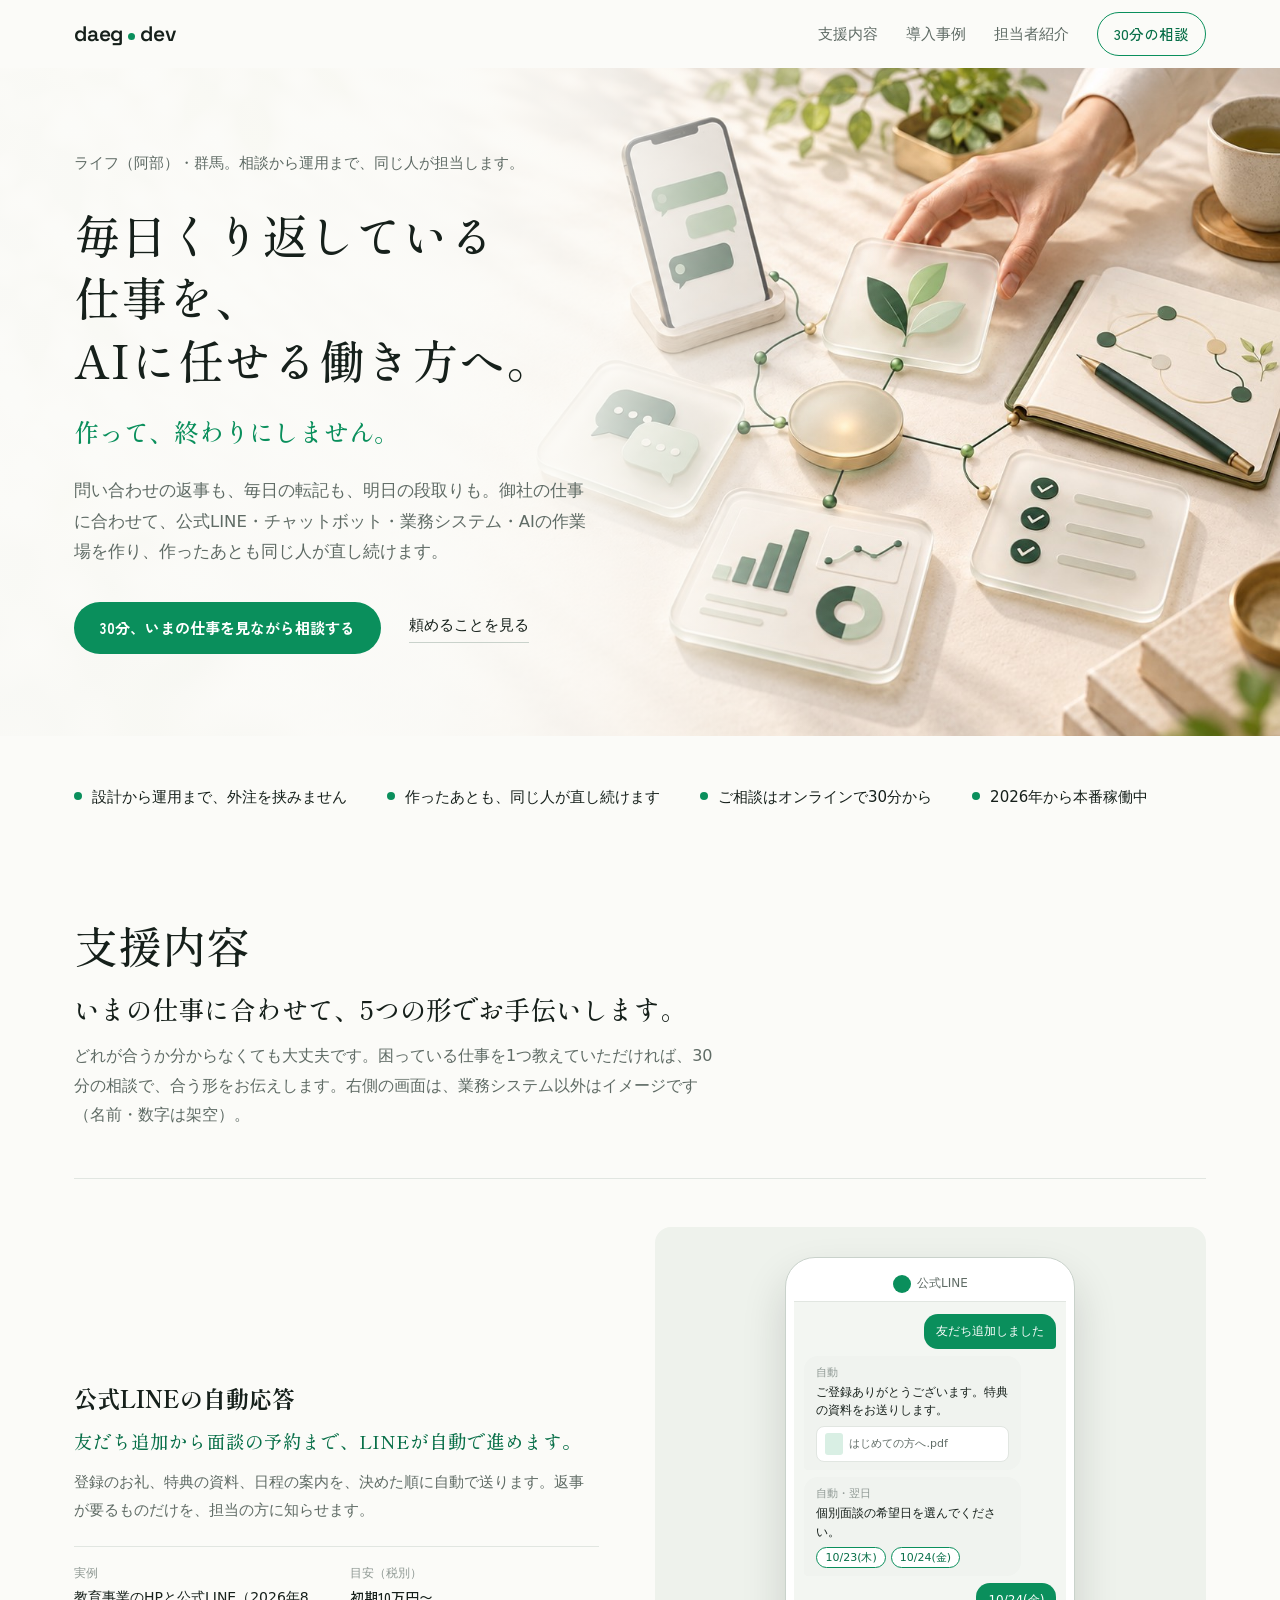
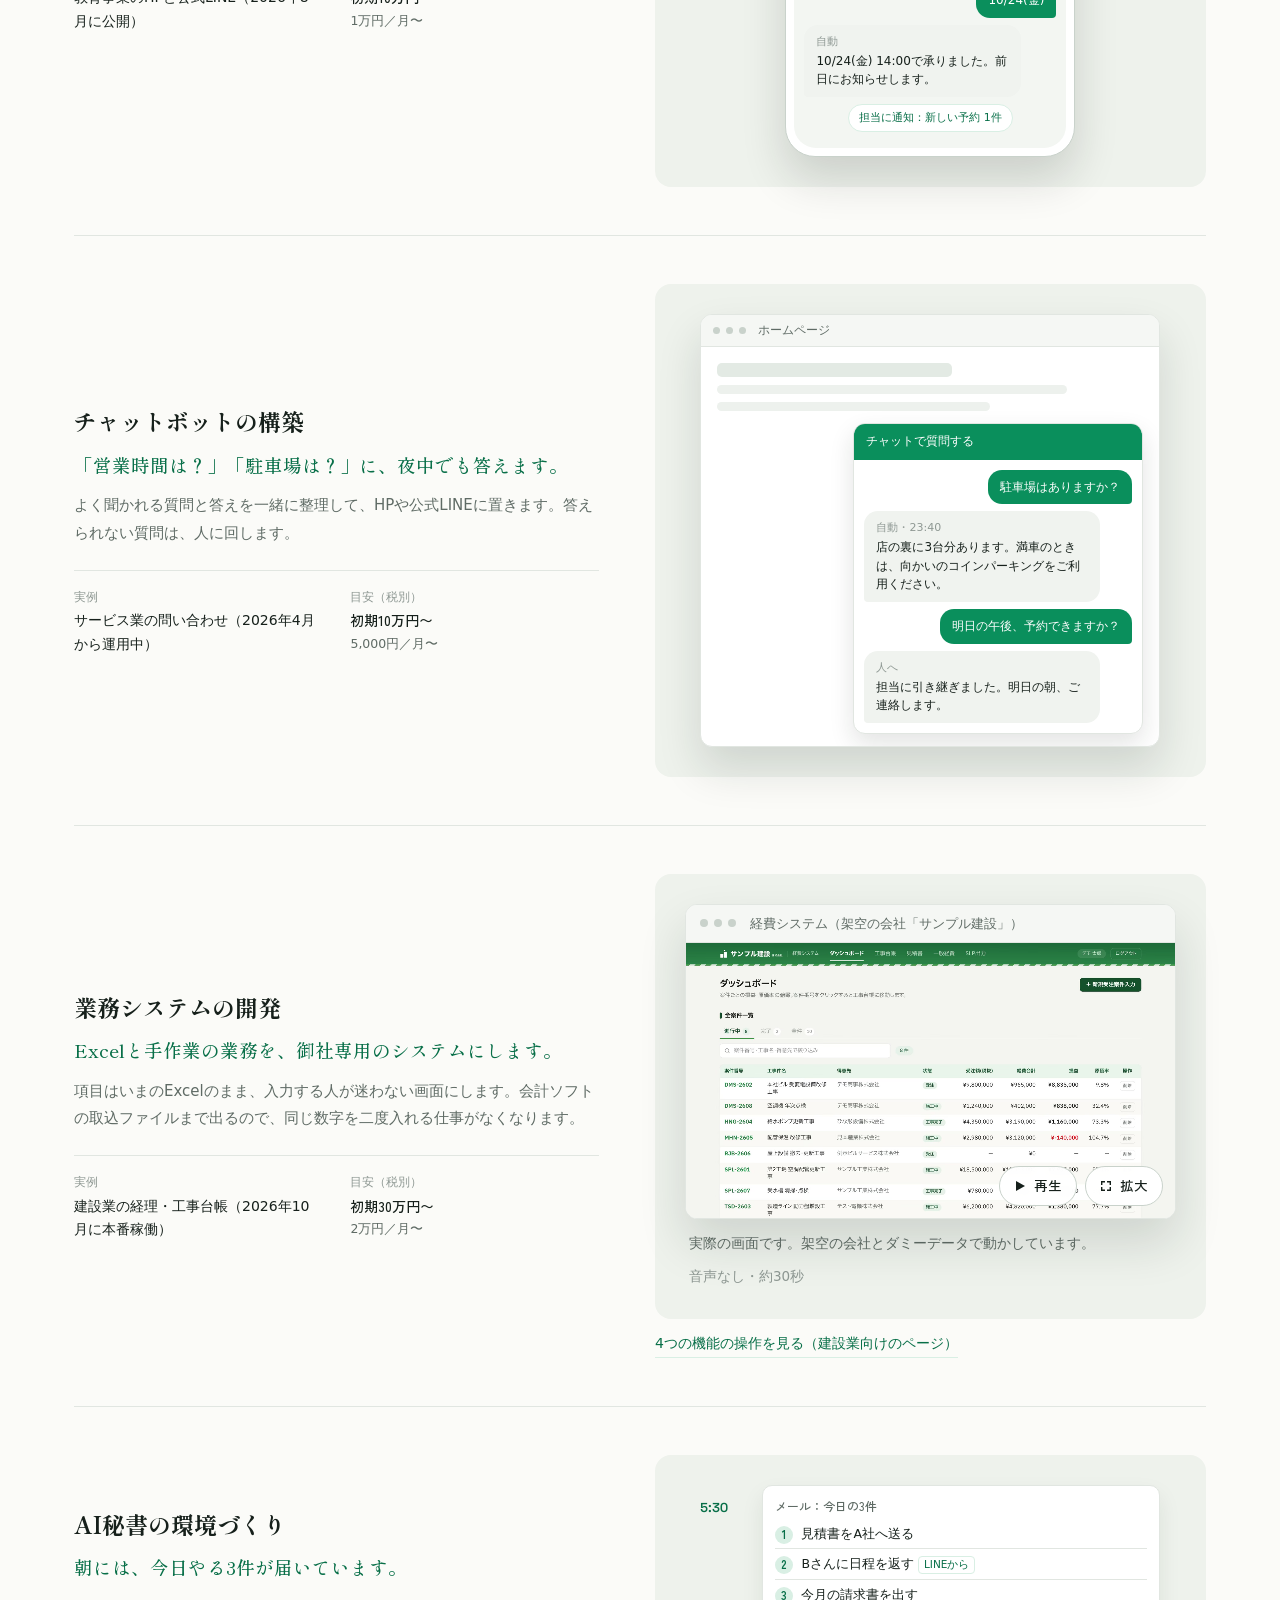
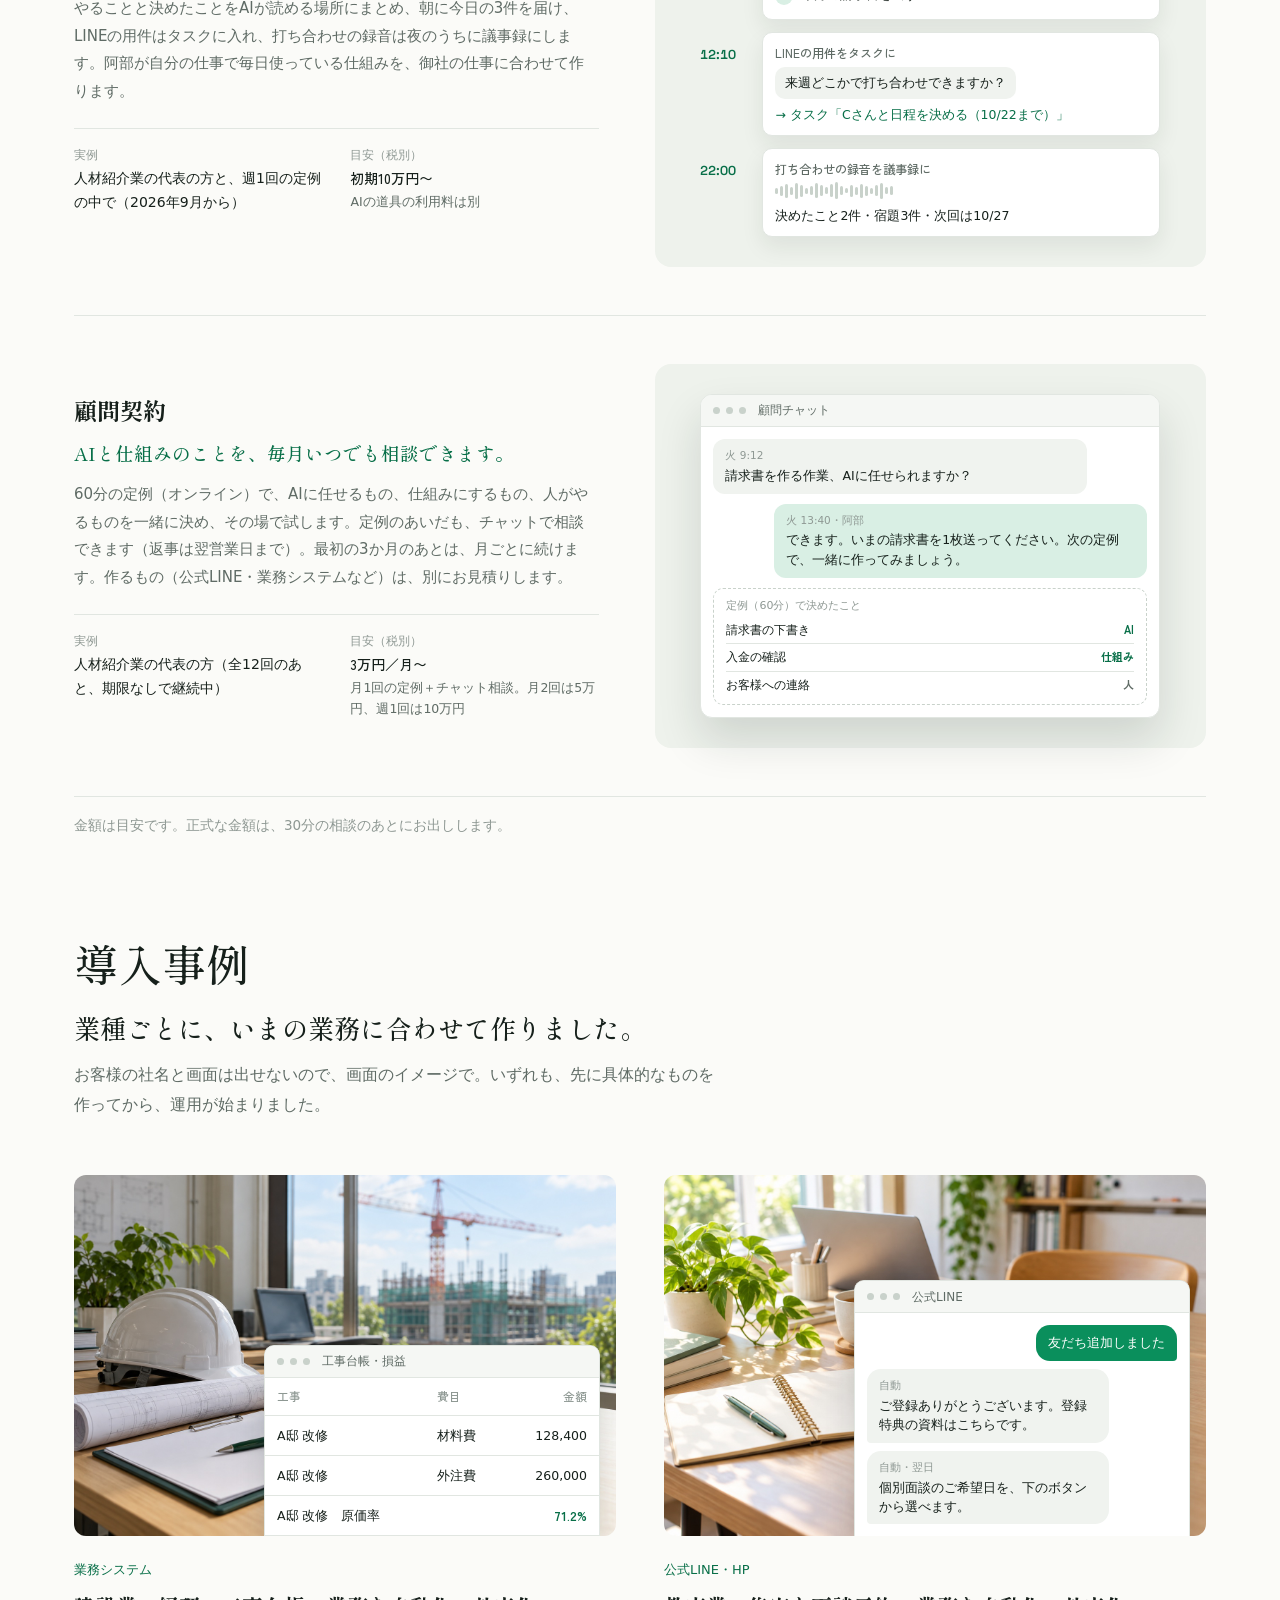
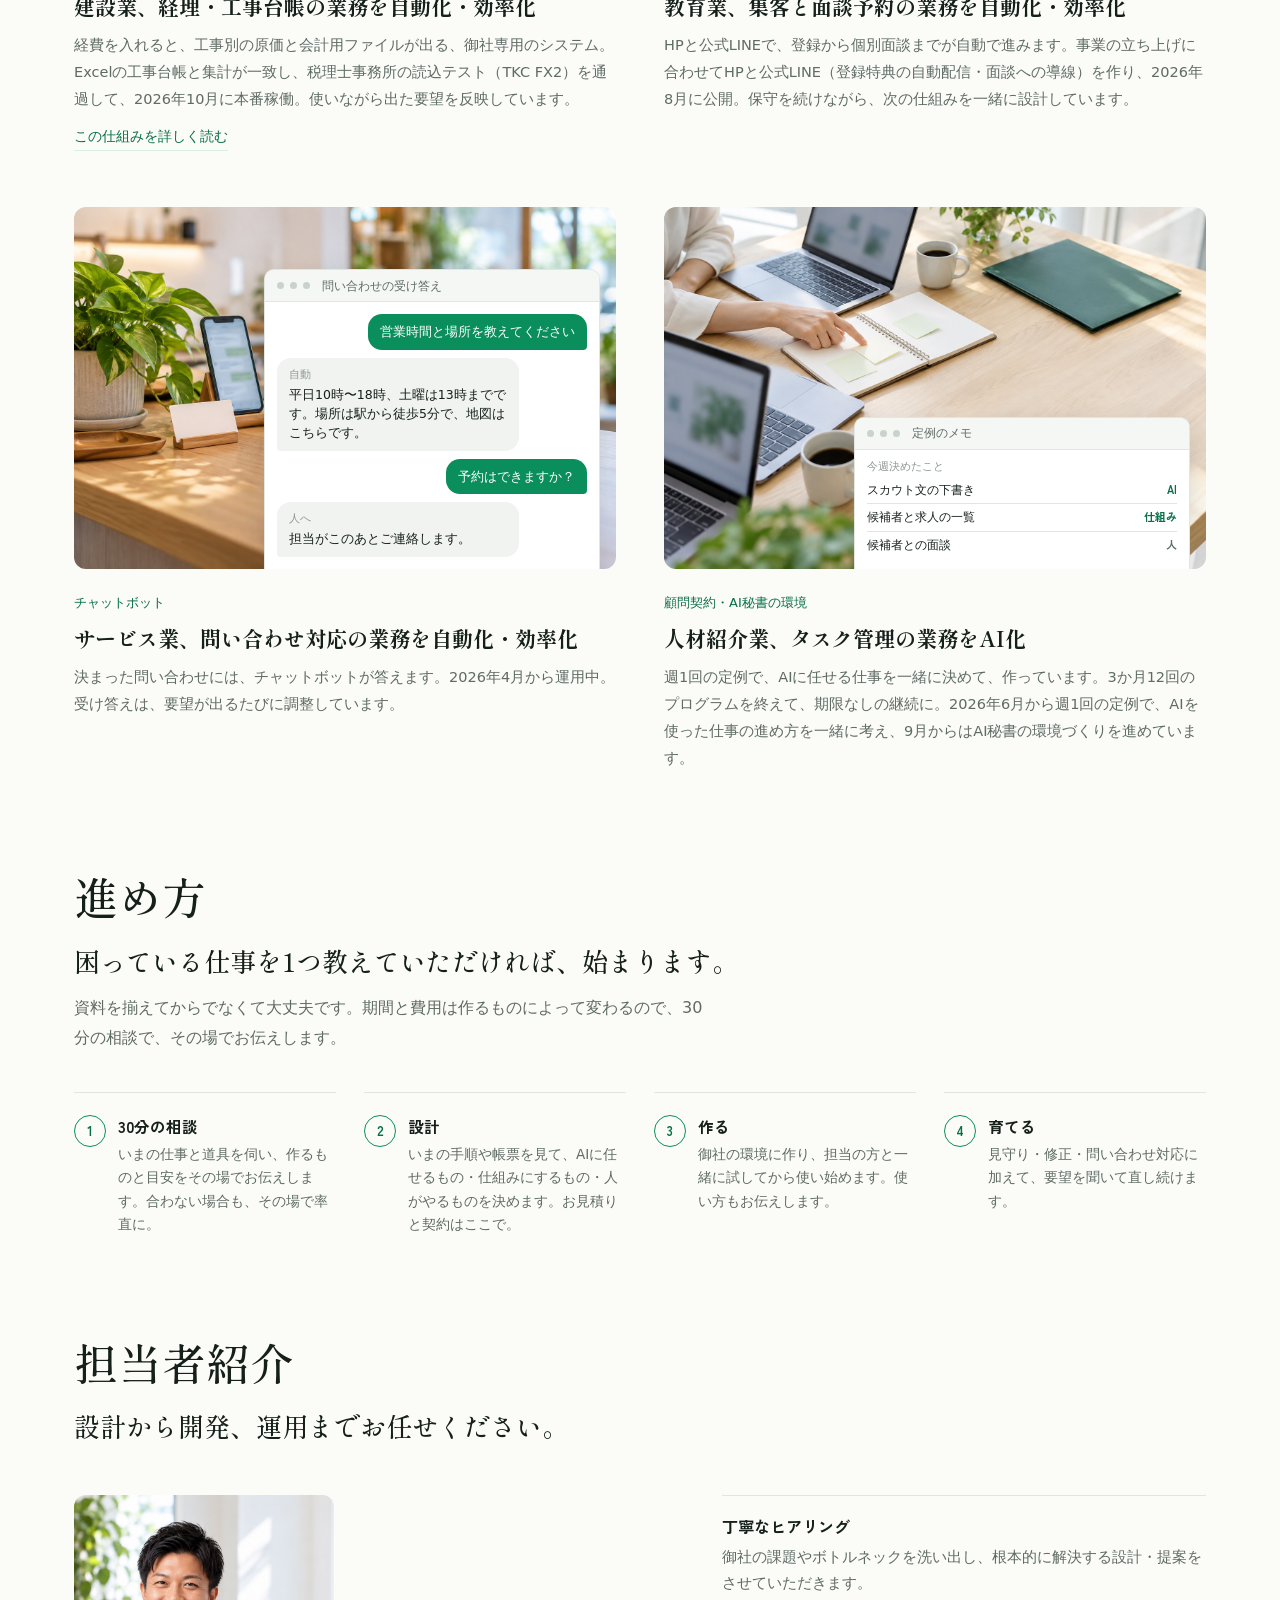
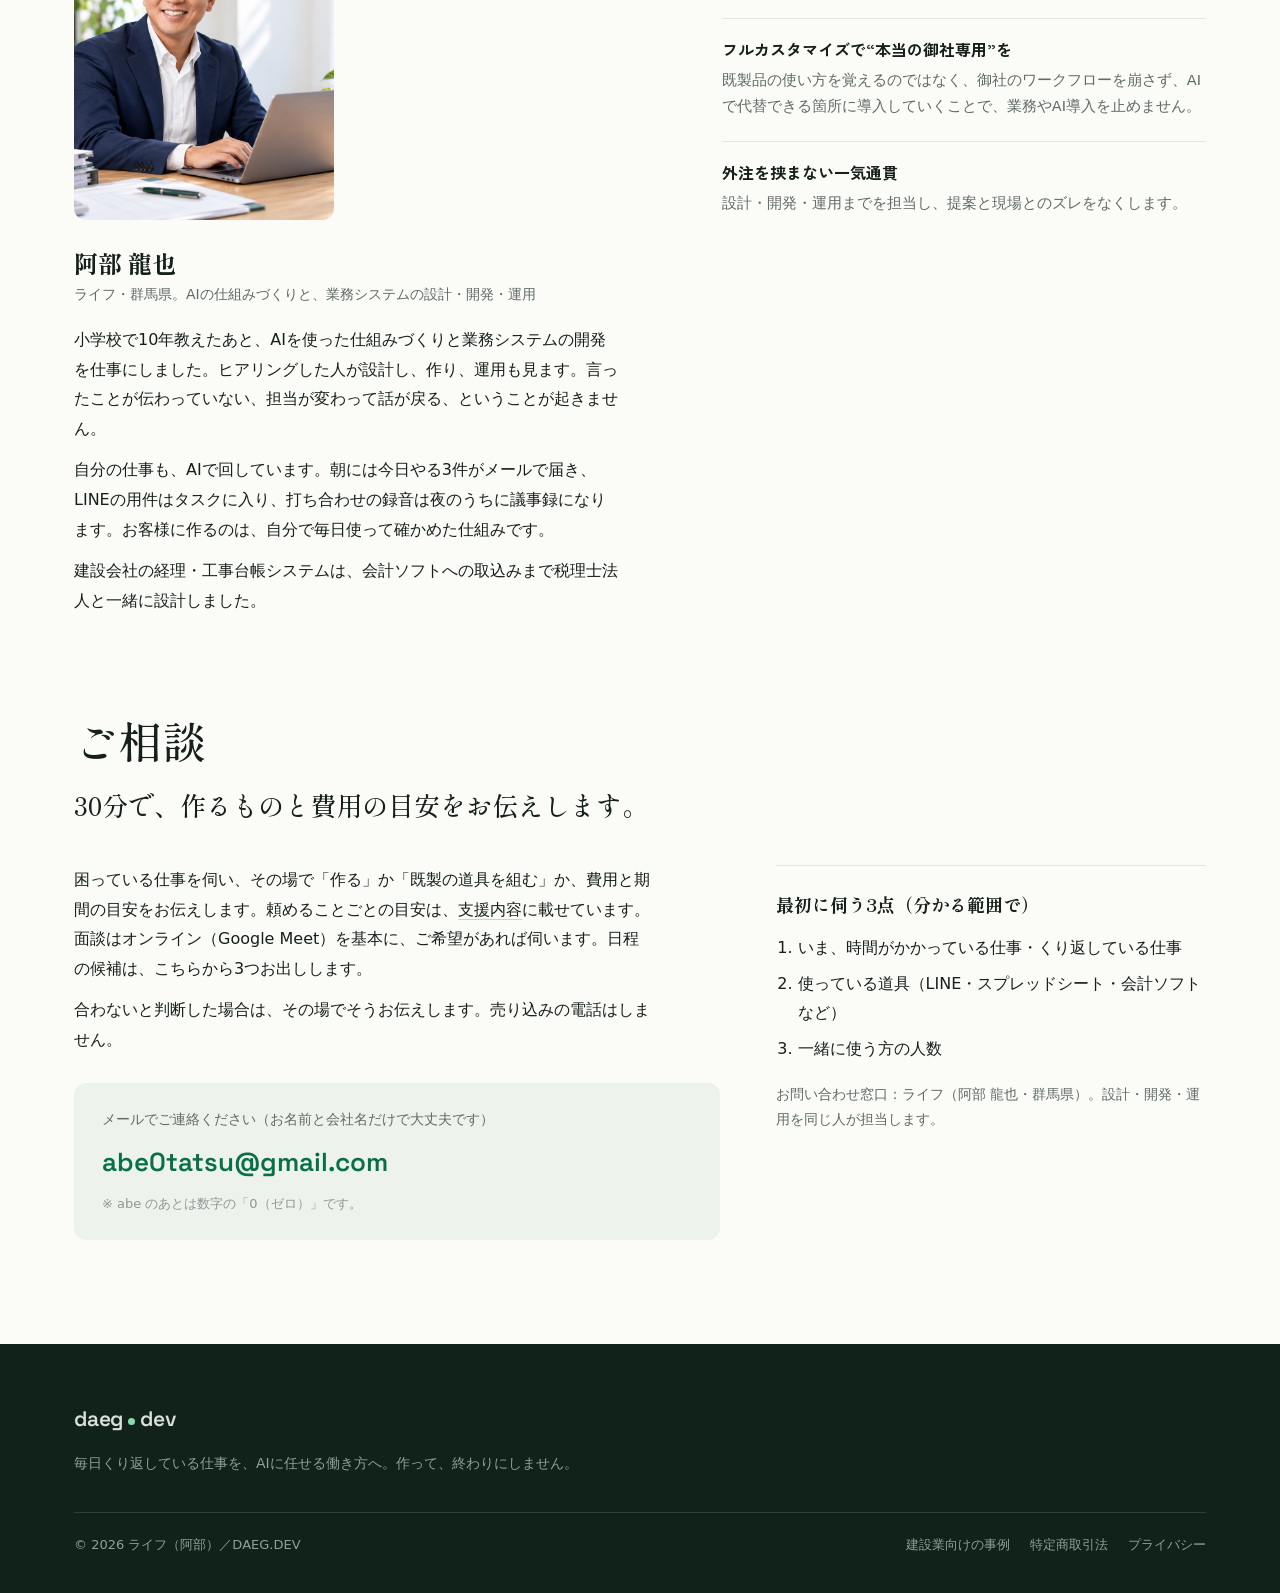
==== index.html @ 137a312c "ヒーロー画像を全面背景として再構成" ====
<!doctype html>
<html lang="ja">
<head>
  <meta charset="utf-8" />
  <meta name="viewport" content="width=device-width, initial-scale=1, viewport-fit=cover" />
  <title>毎日くり返している仕事を、AIに任せる働き方へ｜ライフ（阿部）</title>
  <meta name="description" content="公式LINEの自動応答、チャットボット、業務システムの開発、AI秘書の環境づくり、顧問契約まで。御社の仕事に合わせて作り、作ったあとも同じ人が直し続けます。群馬・ライフ（阿部）。" />
  <meta name="robots" content="index,follow" />

  <meta property="og:title" content="毎日くり返している仕事を、AIに任せる働き方へ｜ライフ（阿部）" />
  <meta property="og:description" content="公式LINEの自動応答、チャットボット、業務システムの開発、AI秘書の環境づくり、顧問契約まで。作ったあとも、同じ人が直し続けます。" />
  <meta property="og:type" content="website" />
  <meta property="og:url" content="https://tr-1103.github.io/daeg-dev/" />
  <link rel="canonical" href="https://tr-1103.github.io/daeg-dev/" />
  <meta property="og:image" content="https://tr-1103.github.io/daeg-dev/assets/images/og-business.png" />
  <meta property="og:image:width" content="1200" />
  <meta property="og:image:height" content="630" />
  <meta name="twitter:card" content="summary_large_image" />

  <link rel="icon" href="./assets/favicon.svg" type="image/svg+xml" />
  <link rel="apple-touch-icon" href="./assets/apple-touch-icon.png" />

  <link rel="preconnect" href="https://fonts.googleapis.com" />
  <link rel="preconnect" href="https://fonts.gstatic.com" crossorigin />
  <link href="https://fonts.googleapis.com/css2?family=Shippori+Mincho+B1:wght@500;700&family=Zen+Kaku+Gothic+New:wght@400;500;700&family=Space+Grotesk:wght@600&display=swap" rel="stylesheet" />

  <style>
    /* ========== トップ（働き方を変える人のポートフォリオ）方向B「白い展示室」 2026-10-17／サービス全般へ 2026-10-19 ==========
       色：生成りがかった白（--bg）に、展示台の薄緑（--mat）と画面の白。差し色は深緑（--green）だけ。
       字：見出し＝Shippori Mincho B1／本文＝Zen Kaku Gothic New。製品ページ（Noto Serif JP＋Noto Sans JP）とは別の顔。
       組み：左寄せ、余白を広く。見出しは、5つの支援がつながる横長の背景画像に重ねる。
       このページは assets/style.css を読まない（製品ページ・法令ページはそのまま）。 */
    :root{
      --bg:#FBFBF8; --mat:#EEF2EC; --screen:#FFFFFF; --bar:#F5F7F4;
      --ink:#16201B; --ink-sub:#5F6B65; --mute:#8E9893; --line:#E1E6E1; --line-strong:#C9D2CB;
      --green:#0A8F5C; --green-deep:#086F48; --green-soft:#D9EFE4; --red:#B4483B;
      --foot:#102219; --foot-text:#D9E0DB; --foot-mute:#8FA096;
      --serif:"Shippori Mincho B1","Hiragino Mincho ProN","Yu Mincho",serif;
      --sans:"Zen Kaku Gothic New","Hiragino Sans","Noto Sans JP",system-ui,sans-serif;
      --logo:"Space Grotesk","Zen Kaku Gothic New",sans-serif;
      --max:1180px;
      color-scheme:light;
    }
    *{box-sizing:border-box}
    html{scroll-behavior:smooth}
    @media (prefers-reduced-motion:reduce){ html{scroll-behavior:auto} }
    body{margin:0;background:var(--bg);color:var(--ink);font-family:var(--sans);font-size:16px;line-height:1.85;-webkit-font-smoothing:antialiased}
    a{color:inherit;text-decoration:none}
    p{margin:0}
    .wrap{max-width:var(--max);margin:0 auto;padding-inline:24px}
    .nb{white-space:nowrap}
    :focus-visible{outline:2px solid var(--green);outline-offset:3px}

    /* ヘッダー */
    .hd{position:sticky;top:0;z-index:5;background:rgba(251,251,248,.9);backdrop-filter:blur(10px);-webkit-backdrop-filter:blur(10px)}
    .hd .wrap{display:flex;align-items:center;justify-content:space-between;height:68px}
    .logo{font-family:var(--logo);font-weight:600;font-size:21px;letter-spacing:-.01em;display:inline-flex;align-items:baseline;gap:5px}
    .logo .dot{width:7px;height:7px;border-radius:50%;background:var(--green);display:inline-block;transform:translateY(-1px)}
    .nav{display:flex;gap:28px;align-items:center;font-size:14.5px;color:var(--ink-sub)}
    .nav a:hover{color:var(--ink)}
    .nav .cta{color:var(--green-deep);border:1px solid var(--green);border-radius:999px;padding:8px 16px;font-weight:500}
    .nav .cta:hover{background:var(--green-soft)}
    @media (max-width:760px){ .nav{gap:18px} .nav a:not(.cta){display:none} }

    /* 見出し */
    .hero{position:relative;isolation:isolate;overflow:hidden;display:grid;align-items:center;min-height:620px;padding:0;background:var(--bg)}
    .hero::after{content:"";position:absolute;inset:0;z-index:-1;pointer-events:none;background:linear-gradient(90deg,rgba(251,251,248,.99) 0%,rgba(251,251,248,.97) 34%,rgba(251,251,248,.76) 47%,rgba(251,251,248,.18) 64%,rgba(251,251,248,0) 78%)}
    .hero-bg{position:absolute;inset:0;z-index:-2;margin:0;pointer-events:none}
    .hero-bg img{display:block;width:100%;height:100%;object-fit:cover;object-position:center center}
    .hero-grid{position:relative;z-index:1;width:100%;padding-block:82px}
    .hero-text{max-width:520px;min-width:0}
    @media (max-width:960px){
      .hero{align-items:start;min-height:900px}
      .hero::after{background:linear-gradient(180deg,rgba(251,251,248,1) 0%,rgba(251,251,248,1) 46%,rgba(251,251,248,.9) 54%,rgba(251,251,248,.2) 69%,rgba(251,251,248,0) 82%)}
      .hero-bg{inset:auto 0 0;height:52%}
      .hero-bg img{object-position:68% center}
      .hero-grid{padding-top:54px;padding-bottom:440px}
      .hero-text{max-width:650px}
    }
    @media (max-width:520px){
      .hero{min-height:850px}
      .hero::after{background:linear-gradient(180deg,rgba(251,251,248,1) 0%,rgba(251,251,248,1) 51%,rgba(251,251,248,.84) 60%,rgba(251,251,248,.1) 76%,rgba(251,251,248,0) 88%)}
      .hero-bg{height:46%}
      .hero-bg img{object-position:66% center}
      .hero-grid{padding-top:48px;padding-bottom:370px}
    }
    .who{font-size:14.5px;color:var(--ink-sub);margin:0 0 26px}
    h1{font-family:var(--serif);font-weight:500;font-size:clamp(32px,3.6vw,50px);line-height:1.36;letter-spacing:.02em;margin:0}
    .sub{font-family:var(--serif);font-weight:500;font-size:clamp(19px,2.1vw,25px);color:var(--green);margin:22px 0 0;line-height:1.5}
    .lead{font-size:16.5px;color:var(--ink-sub);max-width:36em;margin:26px 0 0}
    .ctas{display:flex;flex-wrap:wrap;gap:18px 28px;align-items:center;margin-top:34px}
    .btn{display:inline-flex;align-items:center;justify-content:center;min-height:52px;padding:0 26px;border-radius:999px;font-weight:700;font-size:15px;line-height:1.3;text-align:center;background:var(--green);color:#fff}
    .btn:hover{background:var(--green-deep)}
    .tlink{font-size:15px;color:var(--ink);border-bottom:1px solid var(--line-strong);padding-bottom:2px}
    .tlink:hover{border-color:var(--green);color:var(--green-deep)}

    /* 頼めることの模式画面（支援内容の各デモでも使う） */
    .collage{background:var(--mat);border-radius:16px;padding:clamp(14px,2vw,24px);display:grid;grid-template-columns:repeat(2,minmax(0,1fr));grid-template-areas:"line task" "line sys" "bot memo";grid-template-rows:auto 1fr auto;gap:clamp(10px,1.4vw,16px);align-items:start}
    .m{min-width:0;background:var(--screen);border:1px solid var(--line);border-radius:10px;box-shadow:0 14px 30px rgba(22,32,27,.10);overflow:hidden}
    .m-line{grid-area:line} .m-task{grid-area:task} .m-sys{grid-area:sys} .m-bot{grid-area:bot} .m-memo{grid-area:memo}
    .m .bar{display:flex;align-items:center;gap:6px;height:30px;padding:0 12px;border-bottom:1px solid var(--line);background:var(--bar);font-size:11.5px;color:var(--ink-sub)}
    .m .bar i{width:7px;height:7px;border-radius:50%;background:var(--line-strong);flex:none}
    .m .bar .t{margin-left:6px;min-width:0;white-space:nowrap;overflow:hidden;text-overflow:ellipsis}
    .m .chat{padding:10px;gap:7px;font-size:12px}
    .m .bub{max-width:88%;padding:7px 10px}
    .chips{display:flex;flex-wrap:wrap;gap:5px}
    .chips span{border:1px solid var(--green);color:var(--green-deep);border-radius:999px;padding:1px 8px;font-size:11px;background:var(--screen)}
    .todo{list-style:none;margin:0;padding:8px 12px 10px;font-size:12.5px;line-height:1.55;counter-reset:t}
    .todo li{counter-increment:t;display:flex;gap:8px;align-items:baseline;padding:5px 0;border-bottom:1px solid var(--line);min-width:0}
    .todo li:last-child{border-bottom:0}
    .todo li::before{content:counter(t);flex:none;width:18px;height:18px;border-radius:50%;background:var(--green-soft);color:var(--green-deep);font-size:11px;font-weight:700;display:grid;place-items:center;font-variant-numeric:tabular-nums;transform:translateY(1px)}
    .todo .tx{min-width:0;flex:1}
    .todo small{display:inline-block;font-size:10.5px;line-height:1.5;color:var(--green-deep);border:1px solid var(--green-soft);border-radius:4px;padding:0 5px;white-space:nowrap}
    .m table{width:100%;border-collapse:collapse;font-size:12px}
    .m th,.m td{padding:6px 12px;text-align:left;border-bottom:1px solid var(--line);white-space:nowrap}
    .m th{color:var(--mute);font-weight:500;font-size:11px}
    .m tr:last-child td{border-bottom:0}
    .m .r{text-align:right;font-variant-numeric:tabular-nums}
    .m .up{color:var(--green-deep);font-weight:700} .m .dn{color:var(--red);font-weight:700}
    .memo{margin:0;padding:8px 12px 10px;font-size:12px;line-height:1.55}
    .memo .h{color:var(--mute);font-size:11px;margin-bottom:2px}
    .memo ul{list-style:none;margin:0;padding:0}
    .memo li{display:flex;justify-content:space-between;gap:8px;padding:4px 0;border-bottom:1px solid var(--line)}
    .memo li:last-child{border-bottom:0}
    .memo li span:first-child{min-width:0;overflow:hidden;text-overflow:ellipsis;white-space:nowrap}
    .memo b{flex:none;font-size:11px;font-weight:700;color:var(--green-deep)}
    .memo b.p{color:var(--ink-sub)}
    @media (max-width:520px){
      .collage{gap:8px;padding:10px;border-radius:12px}
      .m .bar{height:26px;font-size:10.5px;padding:0 9px}
      .m .chat,.todo,.memo{font-size:11px}
      .m .chat{padding:8px}
      .todo,.memo{padding:6px 9px 8px}
      .m th,.m td{padding:5px 8px;font-size:11px}
    }

    /* 動いている画面（架空の会社・ダミーデータで動かした、実際のシステムの画面と操作動画） */
    .vf{position:relative;background:var(--screen);border:1px solid var(--line);border-radius:12px;box-shadow:0 24px 48px rgba(22,32,27,.14);overflow:hidden}
    .vf .bar{display:flex;align-items:center;gap:6px;height:38px;padding:0 14px;border-bottom:1px solid var(--line);background:var(--bar);font-size:12.5px;color:var(--ink-sub)}
    .vf .bar i{width:8px;height:8px;border-radius:50%;background:var(--line-strong);flex:none}
    .vf .bar .t{margin-left:8px;min-width:0;white-space:nowrap;overflow:hidden;text-overflow:ellipsis}
    .vf video,.vf img{display:block;width:100%;height:auto;aspect-ratio:16/9;background:#F4F5F2}
    .vf video{cursor:zoom-in}
    .vf .ctls{position:absolute;right:12px;bottom:12px;display:flex;gap:8px}
    .vf .ctl{display:inline-flex;align-items:center;gap:8px;min-height:40px;padding:0 14px;border:1px solid var(--line-strong);border-radius:999px;background:rgba(255,255,255,.94);color:var(--ink);font:500 13.5px/1 var(--sans);cursor:pointer;-webkit-backdrop-filter:blur(6px);backdrop-filter:blur(6px)}
    .vf .ctl:hover{border-color:var(--green);color:var(--green-deep)}
    .vf .ctl svg{width:12px;height:12px;fill:currentColor;flex:none}
    .cap{display:flex;justify-content:space-between;gap:8px 16px;flex-wrap:wrap;font-size:13.5px;color:var(--ink-sub);margin-top:14px;padding-inline:4px}
    .cap span{display:block}
    .cap span+span{color:var(--mute)}
    @media (max-width:760px){ .vf .ctls{right:8px;bottom:8px;gap:6px} .vf .ctl{min-height:36px;padding:0 11px} }

    /* 大きく見る（クリック・タップで開く） */
    .lb{border:0;padding:0;margin:0;width:100%;max-width:none;height:100%;max-height:none;background:transparent}
    .lb::backdrop{background:rgba(16,34,25,.8)}
    .lb-box{width:min(1240px,calc(100% - 32px));margin:4vh auto 0;background:var(--screen);border-radius:12px;overflow:hidden;box-shadow:0 30px 80px rgba(0,0,0,.4)}
    .lb-bar{display:flex;align-items:center;justify-content:space-between;gap:12px;height:52px;padding:0 8px 0 18px;border-bottom:1px solid var(--line);background:var(--bar);font-size:14.5px;color:var(--ink)}
    .lb-bar span{min-width:0;white-space:nowrap;overflow:hidden;text-overflow:ellipsis}
    .lb-x{flex:none;width:40px;height:40px;border:0;border-radius:50%;background:transparent;color:var(--ink);font:400 26px/1 var(--sans);cursor:pointer}
    .lb-x:hover{background:var(--green-soft)}
    .lb-scr video{display:block;width:100%;height:auto;aspect-ratio:16/9;background:#F4F5F2}
    .lb-hint{display:none;margin:0;padding:8px 16px;font-size:12.5px;color:var(--ink-sub);border-top:1px solid var(--line)}
    @media (max-width:760px){
      .lb-box{width:calc(100% - 16px);margin-top:2vh}
      .lb-scr{overflow-x:auto;-webkit-overflow-scrolling:touch;overscroll-behavior-x:contain}
      .lb-scr video{width:900px;max-width:none}
      .lb-hint{display:block}
    }

    /* 事実：静かな1行 */
    .facts{padding:48px 0 8px}
    .facts ul{list-style:none;margin:0;padding:0;display:flex;flex-wrap:wrap;gap:10px 40px;font-size:15px;color:var(--ink)}
    .facts li{display:flex;gap:10px;align-items:baseline;min-width:0}
    .facts li::before{content:"";width:8px;height:8px;border-radius:50%;background:var(--green);flex:none;transform:translateY(-2px)}

    /* 節の共通 */
    .sec{padding:96px 0 0}
    .sec h2{font-family:var(--serif);font-weight:500;font-size:clamp(30px,3.6vw,44px);line-height:1.35;margin:0;text-wrap:balance}
    .sec .catch{font-family:var(--serif);font-weight:500;font-size:clamp(20px,2.2vw,26px);line-height:1.55;color:var(--ink);max-width:32em;margin:14px 0 0}
    .sec .catch + .sl{margin-top:12px}
    .sec .sl{color:var(--ink-sub);max-width:40em;margin:16px 0 0}
    @media (max-width:760px){ .sec{padding:72px 0 0} }

    /* 支援内容：頼めること5つ。左に文（名前・起きること・説明・実例と目安）、右にその仕事のデモ */
    .svc{margin-top:48px;border-bottom:1px solid var(--line)}
    .svc article{display:grid;grid-template-columns:minmax(0,1fr) minmax(0,1.05fr);gap:24px 56px;padding:48px 0;border-top:1px solid var(--line);align-items:center}
    .svc .txt,.svc .media{min-width:0}
    .svc h3{font-family:var(--serif);font-weight:700;font-size:23px;line-height:1.5;margin:0}
    .svc .say{font-family:var(--serif);font-weight:500;font-size:18.5px;line-height:1.6;color:var(--green-deep);margin:12px 0 0}
    .svc .d{font-size:15px;color:var(--ink-sub);line-height:1.85;margin-top:12px}
    .svc dl{margin:22px 0 0;display:grid;grid-template-columns:repeat(2,minmax(0,1fr));gap:12px 28px;font-size:14px;line-height:1.7;padding-top:16px;border-top:1px solid var(--line)}
    .svc dt{font-size:12px;color:var(--mute);margin:0}
    .svc dd{margin:2px 0 0}
    .svc dd a{color:var(--green-deep);border-bottom:1px solid var(--green-soft)}
    .svc dd a:hover{border-color:var(--green)}
    .svc .yen{font-variant-numeric:tabular-nums;font-weight:500}
    .svc .yen small{display:block;font-size:12.5px;color:var(--ink-sub);font-weight:400}
    .svc-note{font-size:13.5px;color:var(--mute);margin-top:16px}
    @media (max-width:860px){ .svc article{grid-template-columns:1fr;gap:22px;padding:36px 0} }
    @media (max-width:420px){ .svc dl{grid-template-columns:1fr} }

    /* デモの展示台（薄緑の台に、画面を1つ置く） */
    .stage{background:var(--mat);border-radius:16px;padding:clamp(16px,2.6vw,30px);display:grid;place-items:center;min-height:340px}
    .stage{grid-template-columns:minmax(0,1fr)}
    .stage>*{width:100%;min-width:0}
    .stage .cap{margin-top:12px}
    .media .go{display:inline-block;margin-top:12px;font-size:14px;color:var(--green-deep);border-bottom:1px solid var(--green-soft)}
    .media .go:hover{border-color:var(--green)}
    /* 公式LINE：スマホの画面 */
    .phone{max-width:290px;background:var(--screen);border:1px solid var(--line-strong);border-radius:30px;padding:8px;box-shadow:0 22px 44px rgba(22,32,27,.16)}
    .phone .ph-top{display:flex;align-items:center;justify-content:center;gap:6px;height:36px;font-size:12px;color:var(--ink-sub);border-bottom:1px solid var(--line)}
    .phone .ph-top b{width:18px;height:18px;border-radius:50%;background:var(--green);display:inline-block}
    .phone .chat{background:#F3F6F2;border-radius:0 0 22px 22px;padding:12px 10px 16px;font-size:12px;gap:7px}
    .phone .bub{max-width:86%}
    .file{display:flex;align-items:center;gap:6px;margin-top:6px;padding:6px 8px;border:1px solid var(--line);border-radius:8px;background:var(--screen);font-size:11px;color:var(--ink-sub)}
    .file i{flex:none;width:18px;height:22px;border-radius:3px;background:var(--green-soft);font-style:normal}
    .notice{align-self:center;font-size:11px;color:var(--green-deep);background:var(--screen);border:1px solid var(--green-soft);border-radius:999px;padding:3px 10px}
    /* チャットボット：ホームページ＋右下の質問窓 */
    .site{max-width:460px;background:var(--screen);border:1px solid var(--line);border-radius:12px;overflow:hidden;box-shadow:0 22px 44px rgba(22,32,27,.14)}
    .site .bar{display:flex;align-items:center;gap:6px;height:32px;padding:0 12px;border-bottom:1px solid var(--line);background:var(--bar);font-size:11.5px;color:var(--ink-sub)}
    .site .bar i{width:7px;height:7px;border-radius:50%;background:var(--line-strong);flex:none}
    .site .bar .t{margin-left:6px}
    .site .pg{position:relative;padding:16px 16px 12px;display:grid;gap:8px}
    .sk{height:9px;border-radius:5px;background:#EDF1ED}
    .sk.h{height:14px;width:55%;background:#E3EAE4} .sk.w8{width:82%} .sk.w6{width:64%} .sk.w7{width:72%}
    .widget{margin:4px 0 0 auto;width:min(290px,92%);border:1px solid var(--line);border-radius:12px;overflow:hidden;background:var(--screen);box-shadow:0 10px 24px rgba(22,32,27,.12)}
    .widget .wh{background:var(--green);color:#fff;font-size:11.5px;padding:7px 12px}
    .widget .chat{padding:10px;font-size:12px;gap:7px}
    .widget .bub{max-width:88%}
    /* AI秘書：一日の流れ（朝・昼・夜） */
    .day{list-style:none;margin:0;padding:0;display:grid;gap:12px;max-width:460px}
    .day>li{display:grid;grid-template-columns:52px minmax(0,1fr);gap:10px;align-items:start}
    .day .when{font-family:var(--logo);font-weight:600;font-size:13px;color:var(--green-deep);padding-top:11px;font-variant-numeric:tabular-nums}
    .day .card{min-width:0;background:var(--screen);border:1px solid var(--line);border-radius:10px;padding:10px 12px;box-shadow:0 10px 22px rgba(22,32,27,.08);font-size:12.5px;line-height:1.6}
    .day .card>b{display:block;font-size:12px;color:var(--ink-sub);font-weight:500;margin-bottom:4px}
    .day .todo{padding:0}
    .day .q{background:#F0F3EF;border-radius:10px;padding:6px 10px;display:inline-block}
    .day .to{display:block;margin-top:6px;color:var(--green-deep)}
    .wave{display:flex;align-items:center;gap:2px;height:18px;margin:2px 0 6px}
    .wave i{width:3px;border-radius:2px;background:var(--line-strong)}
    /* 顧問契約：チャットと定例のメモ */
    .thread{max-width:460px;background:var(--screen);border:1px solid var(--line);border-radius:12px;overflow:hidden;box-shadow:0 22px 44px rgba(22,32,27,.14)}
    .thread .bar{display:flex;align-items:center;gap:6px;height:32px;padding:0 12px;border-bottom:1px solid var(--line);background:var(--bar);font-size:11.5px;color:var(--ink-sub)}
    .thread .bar i{width:7px;height:7px;border-radius:50%;background:var(--line-strong);flex:none}
    .thread .bar .t{margin-left:6px}
    .thread .tb{padding:12px;display:grid;gap:10px;font-size:12.5px;line-height:1.6}
    .msg{max-width:86%;padding:8px 12px;border-radius:12px;background:#F0F3EF}
    .msg.abe{justify-self:end;background:var(--green-soft)}
    .msg small{display:block;font-size:10.5px;color:var(--mute);margin-bottom:2px}
    .thread .memo{border:1px dashed var(--line-strong);border-radius:10px;padding:8px 12px 6px}
    /* デモの動き：JSが動き、動きを減らす設定でない時だけ html に .play が付く。付かなければ最初から全部見えている */
    .play [data-step]{opacity:0;transform:translateY(6px);transition:opacity .45s ease,transform .45s ease}
    .play [data-step].in{opacity:1;transform:none}
    @media (max-width:520px){ .stage{min-height:0;padding:14px;border-radius:12px} .phone{max-width:260px} }

    /* 導入事例 */
    .grid{display:grid;grid-template-columns:repeat(2,minmax(0,1fr));gap:56px 48px;margin-top:56px}
    .work{min-width:0}
    .pic{position:relative;border-radius:12px;overflow:hidden;aspect-ratio:3/2;max-width:100%;background:var(--mat)}
    .pic img{display:block;width:100%;height:100%;object-fit:cover}
    .pic .shot{position:absolute;right:16px;bottom:0;width:62%}
    .shot{background:var(--screen);border:1px solid var(--line);border-bottom:0;border-radius:10px 10px 0 0;box-shadow:0 14px 30px rgba(22,32,27,.16);overflow:hidden}
    .shot .bar{display:flex;align-items:center;gap:6px;height:32px;padding:0 12px;border-bottom:1px solid var(--line);background:var(--bar);font-size:12px;color:var(--ink-sub)}
    .shot .bar i{width:7px;height:7px;border-radius:50%;background:var(--line-strong)}
    .shot .bar .t{margin-left:6px}
    .shot table{width:100%;border-collapse:collapse;font-size:12.5px}
    .shot th,.shot td{padding:8px 12px;text-align:left;border-bottom:1px solid var(--line);white-space:nowrap}
    .shot th{color:var(--mute);font-weight:500;font-size:11.5px}
    .shot .r{text-align:right;font-variant-numeric:tabular-nums}
    .shot .ok{color:var(--green-deep);font-weight:700}
    .chat{padding:12px;display:flex;flex-direction:column;gap:8px;font-size:12.5px}
    .bub{max-width:78%;padding:8px 12px;border-radius:14px;line-height:1.55;background:#F0F3EF;color:var(--ink)}
    .bub.me{align-self:flex-end;background:var(--green);color:#fff;border-bottom-right-radius:4px}
    .bub.bot{border-bottom-left-radius:4px}
    .bub small{display:block;font-size:11px;color:var(--mute);margin-bottom:2px}
    .label{margin-top:22px}
    .label .ind{font-size:13px;color:var(--green-deep);margin:0 0 8px}
    .label h3{font-family:var(--serif);font-weight:700;font-size:21px;line-height:1.5;margin:0}
    .label p{font-size:14.5px;color:var(--ink-sub);margin:10px 0 0;line-height:1.85}
    .label .more{display:inline-block;margin-top:12px;font-size:14px;color:var(--green-deep);border-bottom:1px solid var(--green-soft)}
    .label .more:hover{border-color:var(--green)}
    @media (max-width:760px){ .grid{grid-template-columns:1fr;gap:48px;margin-top:40px} .pic .shot{width:72%;right:12px} }

    /* 進め方 */
    .flow ol{list-style:none;margin:40px 0 0;padding:0;display:grid;grid-template-columns:repeat(4,minmax(0,1fr));gap:28px;counter-reset:f}
    .flow li{min-width:0;counter-increment:f;padding-left:44px;position:relative;padding-top:22px;border-top:1px solid var(--line)}
    .flow li::before{content:counter(f);position:absolute;left:0;top:22px;width:30px;height:30px;border-radius:50%;border:1px solid var(--green);color:var(--green-deep);font-size:13px;font-weight:700;display:grid;place-items:center;font-variant-numeric:tabular-nums}
    .flow b{display:block;font-size:15.5px;font-weight:700;line-height:1.5}
    .flow span{display:block;font-size:13.5px;color:var(--ink-sub);margin-top:4px;line-height:1.75}
    @media (max-width:900px){ .flow ol{grid-template-columns:repeat(2,minmax(0,1fr))} }
    @media (max-width:520px){ .flow ol{grid-template-columns:1fr;gap:22px} }

    /* 担当者紹介 */
    .person{display:grid;grid-template-columns:minmax(0,1.1fr) minmax(0,.9fr);gap:56px;margin-top:48px;align-items:start}
    .portrait{margin:0 0 26px;width:min(260px,70%);aspect-ratio:4/5;border-radius:12px;overflow:hidden;background:var(--mat);display:grid;place-items:center}
    .portrait img{display:block;width:100%;height:100%;object-fit:cover;object-position:22% center}
    .person .name{font-family:var(--serif);font-weight:700;font-size:24px;line-height:1.4;margin:0}
    .person .name small{display:block;font-family:var(--sans);font-weight:400;font-size:14px;color:var(--ink-sub);margin-top:6px}
    .person .bio{margin-top:20px;color:var(--ink);max-width:34em}
    .person .bio p + p{margin-top:12px}
    .ways{list-style:none;margin:0;padding:0;display:grid;gap:22px}
    .ways li{padding-top:18px;border-top:1px solid var(--line);min-width:0}
    .ways b{display:block;font-size:16px;font-weight:700;line-height:1.5}
    .ways span{display:block;font-size:14.5px;color:var(--ink-sub);margin-top:6px;line-height:1.8}
    @media (max-width:860px){ .person{grid-template-columns:1fr;gap:36px} }

    /* ご相談 */
    .contact{padding-bottom:104px}
    .cgrid{display:grid;grid-template-columns:minmax(0,1.2fr) minmax(0,.8fr);gap:56px;margin-top:40px;align-items:start}
    .cprose{color:var(--ink);max-width:36em}
    .cprose p + p{margin-top:12px}
    .mail{margin-top:28px;padding:24px 28px;background:var(--mat);border-radius:12px}
    .mail .l{font-size:13.5px;color:var(--ink-sub);margin:0 0 6px}
    .mail a{font-family:var(--logo);font-weight:600;font-size:clamp(20px,2.4vw,26px);color:var(--green-deep);word-break:break-all}
    .mail .z{font-size:13px;color:var(--mute);margin-top:6px}
    .ask{padding-top:22px;border-top:1px solid var(--line)}
    .ask h3{font-family:var(--serif);font-weight:700;font-size:18px;margin:0 0 12px}
    .ask ol{margin:0;padding-left:22px;color:var(--ink)}
    .ask li{margin-bottom:6px}
    .ask .note{font-size:13.5px;color:var(--ink-sub);margin-top:18px}
    @media (max-width:860px){ .cgrid{grid-template-columns:1fr;gap:36px} .contact{padding-bottom:80px} }

    /* フッター */
    .ft{background:var(--foot);color:var(--foot-text);padding:56px 0 36px}
    .ft .top{display:flex;justify-content:space-between;gap:24px;flex-wrap:wrap;align-items:flex-end}
    .ft .logo .dot{background:#86DBAC}
    .ft .tag{font-size:14px;color:var(--foot-mute);margin-top:12px}
    .ft .bottom{display:flex;justify-content:space-between;gap:12px 24px;flex-wrap:wrap;margin-top:36px;padding-top:20px;border-top:1px solid rgba(217,224,219,.16);font-size:13px;color:var(--foot-mute)}
    .ft ul{list-style:none;margin:0;padding:0;display:flex;gap:20px;flex-wrap:wrap}
    .ft ul a:hover{color:var(--foot-text)}
  </style>
</head>
<body>
  <header class="hd">
    <div class="wrap">
      <a class="logo" href="./" aria-label="ページの先頭へ">daeg<span class="dot"></span>dev</a>
      <nav class="nav" aria-label="ページ内">
        <a href="#services">支援内容</a>
        <a href="#works">導入事例</a>
        <a href="#who">担当者紹介</a>
        <a class="cta" href="#contact">30分の相談</a>
      </nav>
    </div>
  </header>

  <main>
    <!-- 見出し：タイトルの左余白を確保した、5つの支援がつながる背景画像 -->
    <section class="hero">
      <figure class="hero-bg">
        <img data-hero-stage src="./assets/images/business/hero-connected-work-wide.jpg" width="1672" height="941" alt="公式LINE、チャットボット、業務システム、AI秘書、個別相談がひとつにつながる仕事環境のイメージ" fetchpriority="high" decoding="async" />
      </figure>
      <div class="wrap hero-grid">
        <div class="hero-text">
          <p class="who">ライフ（阿部）・群馬。<span class="nb">相談から運用まで、</span><span class="nb">同じ人が担当します。</span></p>
          <h1><span class="nb">毎日くり返している</span><span class="nb">仕事を、</span><br /><span class="nb">AIに任せる</span><span class="nb">働き方へ。</span></h1>
          <p class="sub">作って、終わりにしません。</p>
          <p class="lead">問い合わせの返事も、毎日の転記も、明日の段取りも。御社の仕事に合わせて、公式LINE・チャットボット・業務システム・AIの作業場を作り、作ったあとも同じ人が直し続けます。</p>
          <div class="ctas">
            <a class="btn" href="#contact">30分、いまの仕事を見ながら相談する</a>
            <a class="tlink" href="#services">頼めることを見る</a>
          </div>
        </div>
      </div>
    </section>

    <!-- 事実 -->
    <section class="facts" aria-label="事実">
      <div class="wrap">
        <ul>
          <li>設計から運用まで、外注を挟みません</li>
          <li>作ったあとも、同じ人が直し続けます</li>
          <li>ご相談はオンラインで30分から</li>
          <li>2026年から本番稼働中</li>
        </ul>
      </div>
    </section>

    <!-- 支援内容：頼めること5つ（左に文、右にデモ。画面は業務システム以外イメージ） -->
    <section class="sec" id="services">
      <div class="wrap">
        <h2>支援内容</h2>
        <p class="catch"><span class="nb">いまの仕事に合わせて、</span><span class="nb">5つの形で</span><span class="nb">お手伝いします。</span></p>
        <p class="sl">どれが合うか分からなくても大丈夫です。困っている仕事を1つ教えていただければ、30分の相談で、合う形をお伝えします。右側の画面は、業務システム以外はイメージです（名前・数字は架空）。</p>
        <div class="svc">
          <article id="svc-line">
            <div class="txt">
              <h3>公式LINEの自動応答</h3>
              <p class="say">友だち追加から面談の予約まで、LINEが自動で進めます。</p>
              <p class="d">登録のお礼、特典の資料、日程の案内を、決めた順に自動で送ります。返事が要るものだけを、担当の方に知らせます。</p>
              <dl>
                <div><dt>実例</dt><dd>教育事業のHPと公式LINE（2026年8月に公開）</dd></div>
                <div><dt>目安（税別）</dt><dd class="yen" data-price="line">初期10万円〜<small>1万円／月〜</small></dd></div>
              </dl>
            </div>
            <div class="media">
              <div class="stage" role="img" aria-label="公式LINEの画面のイメージ。友だち追加のあと、お礼と特典の資料、翌日に面談の希望日の案内が自動で届き、日を選ぶと予約が確定して、担当に通知が届く">
                <div class="phone" aria-hidden="true">
                  <div class="ph-top"><b></b><span>公式LINE</span></div>
                  <div class="chat" data-demo-seq>
                    <div class="bub me" data-step>友だち追加しました</div>
                    <div class="bub bot" data-step><small>自動</small>ご登録ありがとうございます。特典の資料をお送りします。<span class="file"><i></i>はじめての方へ.pdf</span></div>
                    <div class="bub bot" data-step><small>自動・翌日</small>個別面談の希望日を選んでください。<span class="chips" style="margin-top:6px"><span>10/23(木)</span><span>10/24(金)</span></span></div>
                    <div class="bub me" data-step>10/24(金)</div>
                    <div class="bub bot" data-step><small>自動</small>10/24(金) 14:00で承りました。前日にお知らせします。</div>
                    <div class="notice" data-step>担当に通知：新しい予約 1件</div>
                  </div>
                </div>
              </div>
            </div>
          </article>
          <article id="svc-bot">
            <div class="txt">
              <h3>チャットボットの構築</h3>
              <p class="say">「営業時間は？」「駐車場は？」に、夜中でも答えます。</p>
              <p class="d">よく聞かれる質問と答えを一緒に整理して、HPや公式LINEに置きます。答えられない質問は、人に回します。</p>
              <dl>
                <div><dt>実例</dt><dd>サービス業の問い合わせ（2026年4月から運用中）</dd></div>
                <div><dt>目安（税別）</dt><dd class="yen" data-price="bot">初期10万円〜<small>5,000円／月〜</small></dd></div>
              </dl>
            </div>
            <div class="media">
              <div class="stage" role="img" aria-label="ホームページの右下のチャットボットのイメージ。駐車場の質問には自動で答え、予約の相談は担当に引き継ぐ">
                <div class="site" aria-hidden="true">
                  <div class="bar"><i></i><i></i><i></i><span class="t">ホームページ</span></div>
                  <div class="pg">
                    <div class="sk h"></div><div class="sk w8"></div><div class="sk w6"></div>
                    <div class="widget">
                      <div class="wh">チャットで質問する</div>
                      <div class="chat" data-demo-seq>
                        <div class="bub me" data-step>駐車場はありますか？</div>
                        <div class="bub bot" data-step><small>自動・23:40</small>店の裏に3台分あります。満車のときは、向かいのコインパーキングをご利用ください。</div>
                        <div class="bub me" data-step>明日の午後、予約できますか？</div>
                        <div class="bub bot" data-step><small>人へ</small>担当に引き継ぎました。明日の朝、ご連絡します。</div>
                      </div>
                    </div>
                  </div>
                </div>
              </div>
            </div>
          </article>
          <article id="svc-system">
            <div class="txt">
              <h3>業務システムの開発</h3>
              <p class="say">Excelと手作業の業務を、御社専用のシステムにします。</p>
              <p class="d">項目はいまのExcelのまま、入力する人が迷わない画面にします。会計ソフトの取込ファイルまで出るので、同じ数字を二度入れる仕事がなくなります。</p>
              <dl>
                <div><dt>実例</dt><dd>建設業の経理・工事台帳（2026年10月に本番稼働）</dd></div>
                <div><dt>目安（税別）</dt><dd class="yen" data-price="system">初期30万円〜<small>2万円／月〜</small></dd></div>
              </dl>
            </div>
            <div class="media">
              <div class="stage">
                <div>
                  <div class="vf" data-demo data-title="経費システム（架空の会社「サンプル建設」）" data-src-webm="./assets/demo/demo-all.webm" data-src-mp4="./assets/demo/demo-all.mp4">
                    <div class="bar"><i></i><i></i><i></i><span class="t">経費システム（架空の会社「サンプル建設」）</span></div>
                    <div class="scr"><video muted playsinline loop preload="none" width="1600" height="900" poster="./assets/demo/shot-f1-dashboard-list.webp" aria-label="案件ごとの経費と利益、一般経費と現金出納帳、手書きの見積書の読み取り、会計ソフトへの出力を、続けて操作している画面">
                      <source src="./assets/demo/demo-all.webm" type="video/webm" />
                      <source src="./assets/demo/demo-all.mp4" type="video/mp4" />
                    </video></div>
                    <div class="ctls">
                      <button class="ctl" type="button" data-toggle aria-label="動画を再生する"><svg viewBox="0 0 12 12" aria-hidden="true"><path d="M2 1l9 5-9 5z"/></svg><span>再生</span></button>
                      <button class="ctl" type="button" data-zoom aria-label="大きく見る"><svg viewBox="0 0 12 12" aria-hidden="true"><path d="M1 1h4v1.4H2.4V5H1zM7 1h4v4H9.6V2.4H7zM1 7h1.4v2.6H5V11H1zM9.6 7H11v4H7V9.6h2.6z"/></svg><span>拡大</span></button>
                    </div>
                  </div>
                  <p class="cap"><span>実際の画面です。架空の会社とダミーデータで動かしています。</span><span>音声なし・約30秒</span></p>
                </div>
              </div>
              <a class="go" href="./construction/#demo">4つの機能の操作を見る（建設業向けのページ）</a>
            </div>
          </article>
          <article id="svc-secretary">
            <div class="txt">
              <h3>AI秘書の<span class="nb">環境づくり</span></h3>
              <p class="say">朝には、今日やる3件が届いています。</p>
              <p class="d">やることと決めたことをAIが読める場所にまとめ、朝に今日の3件を届け、LINEの用件はタスクに入れ、打ち合わせの録音は夜のうちに議事録にします。阿部が自分の仕事で毎日使っている仕組みを、御社の仕事に合わせて作ります。</p>
              <dl>
                <div><dt>実例</dt><dd>人材紹介業の代表の方と、週1回の定例の中で（2026年9月から）</dd></div>
                <div><dt>目安（税別）</dt><dd class="yen" data-price="secretary">初期10万円〜<small>AIの道具の利用料は別</small></dd></div>
              </dl>
            </div>
            <div class="media">
              <div class="stage" role="img" aria-label="AI秘書の一日のイメージ。朝5時30分に今日の3件がメールで届き、昼にLINEの用件がタスクに入り、夜に打ち合わせの録音が議事録になる">
                <ol class="day" aria-hidden="true" data-demo-seq>
                  <li data-step><span class="when">5:30</span><div class="card"><b>メール：今日の3件</b><ol class="todo"><li><span class="tx">見積書をA社へ送る</span></li><li><span class="tx">Bさんに日程を返す <small>LINEから</small></span></li><li><span class="tx">今月の請求書を出す</span></li></ol></div></li>
                  <li data-step><span class="when">12:10</span><div class="card"><b>LINEの用件をタスクに</b><span class="q">来週どこかで打ち合わせできますか？</span><span class="to">→ タスク「Cさんと日程を決める（10/22まで）」</span></div></li>
                  <li data-step><span class="when">22:00</span><div class="card"><b>打ち合わせの録音を議事録に</b><div class="wave"><i style="height:6px"></i><i style="height:10px"></i><i style="height:14px"></i><i style="height:8px"></i><i style="height:16px"></i><i style="height:12px"></i><i style="height:6px"></i><i style="height:9px"></i><i style="height:15px"></i><i style="height:11px"></i><i style="height:7px"></i><i style="height:13px"></i><i style="height:17px"></i><i style="height:9px"></i><i style="height:5px"></i><i style="height:12px"></i><i style="height:8px"></i><i style="height:14px"></i><i style="height:10px"></i><i style="height:6px"></i><i style="height:11px"></i><i style="height:16px"></i><i style="height:7px"></i><i style="height:9px"></i></div>決めたこと2件・宿題3件・次回は10/27</div></li>
                </ol>
              </div>
            </div>
          </article>
          <article id="svc-advisor">
            <div class="txt">
              <h3>顧問契約</h3>
              <p class="say"><span class="nb">AIと仕組みのことを、</span><span class="nb">毎月いつでも相談できます。</span></p>
              <p class="d">60分の定例（オンライン）で、AIに任せるもの、仕組みにするもの、人がやるものを一緒に決め、その場で試します。定例のあいだも、チャットで相談できます（返事は翌営業日まで）。最初の3か月のあとは、月ごとに続けます。作るもの（公式LINE・業務システムなど）は、別にお見積りします。</p>
              <dl>
                <div><dt>実例</dt><dd>人材紹介業の代表の方（全12回のあと、期限なしで継続中）</dd></div>
                <div><dt>目安（税別）</dt><dd class="yen" data-price="advisor">3万円／月〜<small>月1回の定例＋チャット相談。月2回は5万円、週1回は10万円</small></dd></div>
              </dl>
            </div>
            <div class="media">
              <div class="stage" role="img" aria-label="顧問契約のイメージ。チャットで相談すると翌営業日までに返事があり、次の定例で、AIに任せるもの・仕組みにするもの・人がやるものを決める">
                <div class="thread" aria-hidden="true">
                  <div class="bar"><i></i><i></i><i></i><span class="t">顧問チャット</span></div>
                  <div class="tb" data-demo-seq>
                    <div class="msg" data-step><small>火 9:12</small>請求書を作る作業、AIに任せられますか？</div>
                    <div class="msg abe" data-step><small>火 13:40・阿部</small>できます。いまの請求書を1枚送ってください。次の定例で、一緒に作ってみましょう。</div>
                    <div class="memo" data-step>
                      <p class="h">定例（60分）で決めたこと</p>
                      <ul>
                        <li><span>請求書の下書き</span><b>AI</b></li>
                        <li><span>入金の確認</span><b>仕組み</b></li>
                        <li><span>お客様への連絡</span><b class="p">人</b></li>
                      </ul>
                    </div>
                  </div>
                </div>
              </div>
            </div>
          </article>
        </div>
        <p class="svc-note">金額は目安です。正式な金額は、30分の相談のあとにお出しします。</p>
      </div>
    </section>

    <!-- 導入事例 -->
    <section class="sec" id="works">
      <div class="wrap">
        <h2>導入事例</h2>
        <p class="catch"><span class="nb">業種ごとに、</span><span class="nb">いまの業務に合わせて</span><span class="nb">作りました。</span></p>
        <p class="sl">お客様の社名と画面は出せないので、画面のイメージで。いずれも、先に具体的なものを作ってから、運用が始まりました。</p>
        <div class="grid">
          <article class="work">
            <div class="pic"><img src="./assets/images/business/work-construction.jpg" width="1536" height="1024" alt="現場事務所の机。ヘルメットと図面、窓の向こうにクレーン" loading="lazy" /><div class="shot" aria-label="工事台帳・損益の画面のイメージ">
              <div class="bar"><i></i><i></i><i></i><span class="t">工事台帳・損益</span></div>
              <table>
                <tr><th>工事</th><th>費目</th><th class="r">金額</th></tr>
                <tr><td>A邸 改修</td><td>材料費</td><td class="r">128,400</td></tr>
                <tr><td>A邸 改修</td><td>外注費</td><td class="r">260,000</td></tr>
                <tr><td>A邸 改修　原価率</td><td></td><td class="r ok">71.2%</td></tr>
              </table>
            </div></div>
            <div class="label">
              <p class="ind">業務システム</p>
              <h3>建設業、経理・工事台帳の業務を自動化・効率化</h3>
              <p>経費を入れると、工事別の原価と会計用ファイルが出る、御社専用のシステム。Excelの工事台帳と集計が一致し、税理士事務所の読込テスト（TKC FX2）を通過して、2026年10月に本番稼働。使いながら出た要望を反映しています。</p>
              <a class="more" href="./construction/">この仕組みを詳しく読む</a>
            </div>
          </article>
          <article class="work">
            <div class="pic"><img src="./assets/images/business/work-education.jpg" width="1536" height="1024" alt="ノートとスマホの公式LINE、お茶と観葉植物のある机" loading="lazy" /><div class="shot" aria-label="公式LINEの画面のイメージ">
              <div class="bar"><i></i><i></i><i></i><span class="t">公式LINE</span></div>
              <div class="chat">
                <div class="bub me">友だち追加しました</div>
                <div class="bub bot"><small>自動</small>ご登録ありがとうございます。登録特典の資料はこちらです。</div>
                <div class="bub bot"><small>自動・翌日</small>個別面談のご希望日を、下のボタンから選べます。</div>
              </div>
            </div></div>
            <div class="label">
              <p class="ind">公式LINE・HP</p>
              <h3>教育業、集客と面談予約の業務を自動化・効率化</h3>
              <p>HPと公式LINEで、登録から個別面談までが自動で進みます。事業の立ち上げに合わせてHPと公式LINE（登録特典の自動配信・面談への導線）を作り、2026年8月に公開。保守を続けながら、次の仕組みを一緒に設計しています。</p>
            </div>
          </article>
          <article class="work">
            <div class="pic"><img src="./assets/images/business/work-service.jpg" width="1536" height="1024" alt="店の受付カウンター。スマホの画面と呼び鈴" loading="lazy" /><div class="shot" aria-label="問い合わせの受け答えの画面のイメージ">
              <div class="bar"><i></i><i></i><i></i><span class="t">問い合わせの受け答え</span></div>
              <div class="chat">
                <div class="bub me">営業時間と場所を教えてください</div>
                <div class="bub bot"><small>自動</small>平日10時〜18時、土曜は13時までです。場所は駅から徒歩5分で、地図はこちらです。</div>
                <div class="bub me">予約はできますか？</div>
                <div class="bub bot"><small>人へ</small>担当がこのあとご連絡します。</div>
              </div>
            </div></div>
            <div class="label">
              <p class="ind">チャットボット</p>
              <h3>サービス業、問い合わせ対応の業務を自動化・効率化</h3>
              <p>決まった問い合わせには、チャットボットが答えます。2026年4月から運用中。受け答えは、要望が出るたびに調整しています。</p>
            </div>
          </article>
          <article class="work">
            <div class="pic"><img src="./assets/images/business/work-recruit.jpg" width="1536" height="1024" alt="打ち合わせの机。2台のノートPCと、ノートを指す手" loading="lazy" /><div class="shot" aria-label="定例のメモの画面のイメージ">
              <div class="bar"><i></i><i></i><i></i><span class="t">定例のメモ</span></div>
              <div class="memo">
                <p class="h">今週決めたこと</p>
                <ul>
                  <li><span>スカウト文の下書き</span><b>AI</b></li>
                  <li><span>候補者と求人の一覧</span><b>仕組み</b></li>
                  <li><span>候補者との面談</span><b class="p">人</b></li>
                </ul>
              </div>
            </div></div>
            <div class="label">
              <p class="ind">顧問契約・AI秘書の環境</p>
              <h3>人材紹介業、タスク管理の業務をAI化</h3>
              <p>週1回の定例で、AIに任せる仕事を一緒に決めて、作っています。3か月12回のプログラムを終えて、期限なしの継続に。2026年6月から週1回の定例で、AIを使った仕事の進め方を一緒に考え、9月からはAI秘書の環境づくりを進めています。</p>
            </div>
          </article>
        </div>
      </div>
    </section>

    <!-- 進め方 -->
    <section class="sec" id="flow">
      <div class="wrap">
        <h2>進め方</h2>
        <p class="catch"><span class="nb">困っている仕事を</span><span class="nb">1つ教えていただければ、</span><span class="nb">始まります。</span></p>
        <p class="sl">資料を揃えてからでなくて大丈夫です。期間と費用は作るものによって変わるので、30分の相談で、その場でお伝えします。</p>
        <div class="flow">
          <ol>
            <li><b>30分の相談</b><span>いまの仕事と道具を伺い、作るものと目安をその場でお伝えします。合わない場合も、その場で率直に。</span></li>
            <li><b>設計</b><span>いまの手順や帳票を見て、AIに任せるもの・仕組みにするもの・人がやるものを決めます。お見積りと契約はここで。</span></li>
            <li><b>作る</b><span>御社の環境に作り、担当の方と一緒に試してから使い始めます。使い方もお伝えします。</span></li>
            <li><b>育てる</b><span>見守り・修正・問い合わせ対応に加えて、要望を聞いて直し続けます。</span></li>
          </ol>
        </div>
      </div>
    </section>

    <!-- 担当者紹介 -->
    <section class="sec" id="who">
      <div class="wrap">
        <h2>担当者紹介</h2>
        <p class="catch"><span class="nb">設計から開発、</span><span class="nb">運用まで</span><span class="nb">お任せください。</span></p>
        <div class="person">
          <div>
            <figure class="portrait"><img src="./assets/images/business/hero-photo-with-abe.jpg" width="1672" height="941" alt="阿部龍也の仕事中のポートレート" loading="lazy" /></figure>
            <p class="name">阿部 龍也<small>ライフ・群馬県。AIの仕組みづくりと、業務システムの設計・開発・運用</small></p>
            <div class="bio">
              <p>小学校で10年教えたあと、AIを使った仕組みづくりと業務システムの開発を仕事にしました。ヒアリングした人が設計し、作り、運用も見ます。言ったことが伝わっていない、担当が変わって話が戻る、ということが起きません。</p>
              <p>自分の仕事も、AIで回しています。朝には今日やる3件がメールで届き、LINEの用件はタスクに入り、打ち合わせの録音は夜のうちに議事録になります。お客様に作るのは、自分で毎日使って確かめた仕組みです。</p>
              <p>建設会社の経理・工事台帳システムは、会計ソフトへの取込みまで税理士法人と一緒に設計しました。</p>
            </div>
          </div>
          <ul class="ways">
            <li><b>丁寧なヒアリング</b><span>御社の課題やボトルネックを洗い出し、根本的に解決する設計・提案をさせていただきます。</span></li>
            <li><b>フルカスタマイズで“本当の御社専用”を</b><span>既製品の使い方を覚えるのではなく、御社のワークフローを崩さず、AIで代替できる箇所に導入していくことで、業務やAI導入を止めません。</span></li>
            <li><b>外注を挟まない一気通貫</b><span>設計・開発・運用までを担当し、提案と現場とのズレをなくします。</span></li>
          </ul>
        </div>
      </div>
    </section>

    <!-- ご相談 -->
    <section class="sec contact" id="contact">
      <div class="wrap">
        <h2>ご相談</h2>
        <p class="catch"><span class="nb">30分で、</span><span class="nb">作るものと</span><span class="nb">費用の目安を</span><span class="nb">お伝えします。</span></p>
        <div class="cgrid">
          <div>
            <div class="cprose">
              <p>困っている仕事を伺い、その場で「作る」か「既製の道具を組む」か、費用と期間の目安をお伝えします。頼めることごとの目安は、<a href="#services" style="border-bottom:1px solid var(--line-strong)">支援内容</a>に載せています。面談はオンライン（Google Meet）を基本に、ご希望があれば伺います。日程の候補は、こちらから3つお出しします。</p>
              <p>合わないと判断した場合は、その場でそうお伝えします。売り込みの電話はしません。</p>
            </div>
            <div class="mail">
              <p class="l">メールでご連絡ください（お名前と会社名だけで大丈夫です）</p>
              <a href="mailto:abe0tatsu@gmail.com?subject=%E3%81%94%E7%9B%B8%E8%AB%87">abe0tatsu@gmail.com</a>
              <p class="z">※ abe のあとは数字の「0（ゼロ）」です。</p>
            </div>
          </div>
          <div class="ask">
            <h3>最初に伺う3点（分かる範囲で）</h3>
            <ol>
              <li>いま、時間がかかっている仕事・くり返している仕事</li>
              <li>使っている道具（LINE・スプレッドシート・会計ソフトなど）</li>
              <li>一緒に使う方の人数</li>
            </ol>
            <p class="note">お問い合わせ窓口：ライフ（阿部 龍也・群馬県）。設計・開発・運用を同じ人が担当します。</p>
          </div>
        </div>
      </div>
    </section>
  </main>

  <footer class="ft">
    <div class="wrap">
      <div class="top">
        <div>
          <a class="logo" href="./">daeg<span class="dot"></span>dev</a>
          <p class="tag">毎日くり返している仕事を、AIに任せる働き方へ。作って、終わりにしません。</p>
        </div>
      </div>
      <div class="bottom">
        <p>© 2026 ライフ（阿部）／DAEG.DEV</p>
        <ul>
          <li><a href="./construction/">建設業向けの事例</a></li>
          <li><a href="./legal/tokushoho.html">特定商取引法</a></li>
          <li><a href="./legal/privacy.html">プライバシー</a></li>
        </ul>
      </div>
    </div>
  </footer>
  <dialog class="lb" aria-label="画面を大きく見る">
    <div class="lb-box">
      <div class="lb-bar"><span></span><button class="lb-x" type="button" aria-label="閉じる">×</button></div>
      <div class="lb-scr"><video muted playsinline loop controls preload="none"></video></div>
      <p class="lb-hint">横にスワイプすると、画面の右側も見られます。</p>
    </div>
  </dialog>
  <script>
    (function () {
      var reduce = window.matchMedia && matchMedia('(prefers-reduced-motion: reduce)').matches;
      var c = navigator.connection || {};
      var saving = c.saveData === true || /(^|-)2g$/.test(c.effectiveType || '');
      var still = reduce || saving; // 静止画のまま：自動では再生せず、ボタンで見る
      var frames = document.querySelectorAll('.vf[data-demo], .vf[data-clip]');
      var dlg = document.querySelector('.lb'), lbv = dlg.querySelector('video'), lbt = dlg.querySelector('.lb-bar span');
      var PAUSE = '<rect x="1" y="1" width="3.5" height="10"/><rect x="7.5" y="1" width="3.5" height="10"/>', PLAY = '<path d="M2 1l9 5-9 5z"/>';
      function label(btn, playing, isDemo) {
        btn.setAttribute('aria-label', playing ? '動画を一時停止する' : '動画を再生する');
        btn.querySelector('span').textContent = playing ? '一時停止' : (isDemo ? '再生' : '操作を見る');
        btn.querySelector('svg').innerHTML = playing ? PAUSE : PLAY;
      }
      var openFrame = null;
      // f：動画の枠（.vf）。data-title／data-src-* を持つ
      function openLB(f) {
        openFrame = f;
        lbt.textContent = f.getAttribute('data-title') || '';
        lbv.innerHTML = '';
        [['data-src-webm', 'video/webm'], ['data-src-mp4', 'video/mp4']].forEach(function (a) {
          var u = f.getAttribute(a[0]);
          if (!u) return;
          var s = document.createElement('source'); s.src = u; s.type = a[1]; lbv.appendChild(s);
        });
        var pv = f.querySelector('video');
        lbv.poster = f.getAttribute('data-poster') || (pv ? pv.poster : '');
        lbv.load();
        dlg.showModal();
        var p = lbv.play(); if (p && p.catch) p.catch(function () {});
      }
      dlg.addEventListener('click', function (e) { if (e.target === dlg) dlg.close(); });
      dlg.querySelector('.lb-x').addEventListener('click', function () { dlg.close(); });
      dlg.addEventListener('close', function () {
        lbv.pause(); lbv.innerHTML = ''; lbv.removeAttribute('src'); lbv.load();
        if (openFrame && openFrame._resume) openFrame._resume();
        openFrame = null;
      });
      frames.forEach(function (f) {
        var v = f.querySelector('video'), btn = f.querySelector('[data-toggle]'), zoom = f.querySelector('[data-zoom]');
        var isDemo = f.hasAttribute('data-demo');
        var manual = false, visible = false; // manual：利用者が止めた／自分で再生した
        function play() { var p = v.play(); if (p && p.catch) p.catch(function () {}); }
        f._resume = function () { if (!still && visible && !manual) play(); };
        f._pause = function () { v.pause(); };
        btn.addEventListener('click', function () { if (v.paused) { manual = false; play(); } else { manual = true; v.pause(); } });
        zoom.addEventListener('click', function () { v.pause(); openLB(f); });
        v.addEventListener('click', function () { v.pause(); openLB(f); });
        v.addEventListener('play', function () { label(btn, true, isDemo); });
        v.addEventListener('pause', function () { label(btn, false, isDemo); });
        label(btn, false, isDemo);
        if (still || !('IntersectionObserver' in window)) return;
        new IntersectionObserver(function (es) {
          es.forEach(function (e) {
            visible = e.isIntersecting && e.intersectionRatio >= 0.5;
            if (visible) { if (!manual && !dlg.open) play(); }
            else if (!v.paused) v.pause();
          });
        }, { threshold: [0, 0.5] }).observe(f);
      });
      // 支援内容のデモ：画面に入ったら、吹き出しやカードを1つずつ出し、少し置いてから最初に戻す。
      // 画面から外れたら止めて、全部見えている状態に戻す（動きを減らす設定では動かさない）
      if (!reduce && 'IntersectionObserver' in window) {
        document.documentElement.classList.add('play');
        document.querySelectorAll('[data-demo-seq]').forEach(function (box) {
          var steps = [].slice.call(box.querySelectorAll('[data-step]'));
          var i = 0, timer = null, on = false;
          function showAll() { steps.forEach(function (x) { x.classList.add('in'); }); }
          function reset() { steps.forEach(function (x) { x.classList.remove('in'); }); i = 0; }
          function tick() {
            if (!on) return;
            if (i < steps.length) { steps[i].classList.add('in'); i++; timer = setTimeout(tick, i === steps.length ? 3600 : 1100); }
            else { reset(); timer = setTimeout(tick, 700); }
          }
          showAll();
          new IntersectionObserver(function (es) {
            es.forEach(function (e) {
              if (e.isIntersecting && e.intersectionRatio >= 0.45) { if (!on) { on = true; reset(); timer = setTimeout(tick, 300); } }
              else if (on) { on = false; clearTimeout(timer); showAll(); }
            });
          }, { threshold: [0, 0.45] }).observe(box);
        });
      }
    })();
  </script>
</body>
</html>
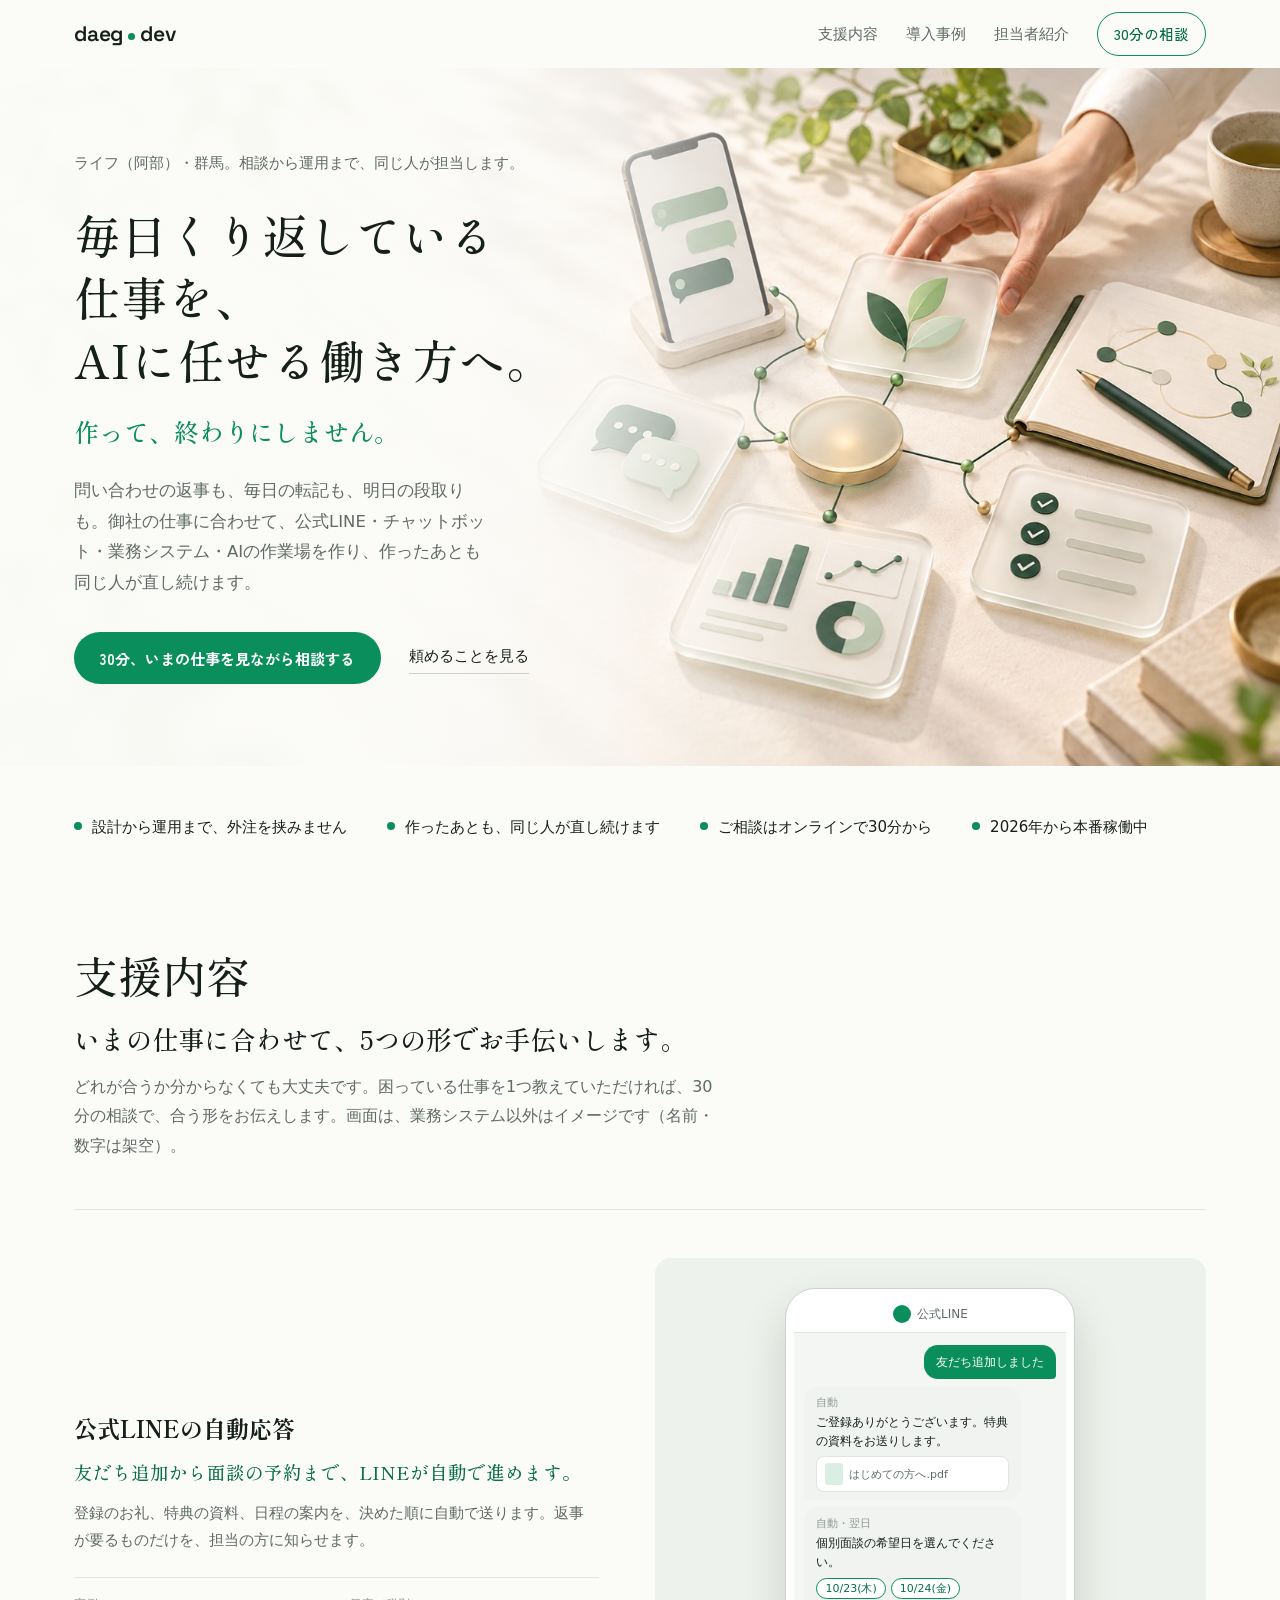
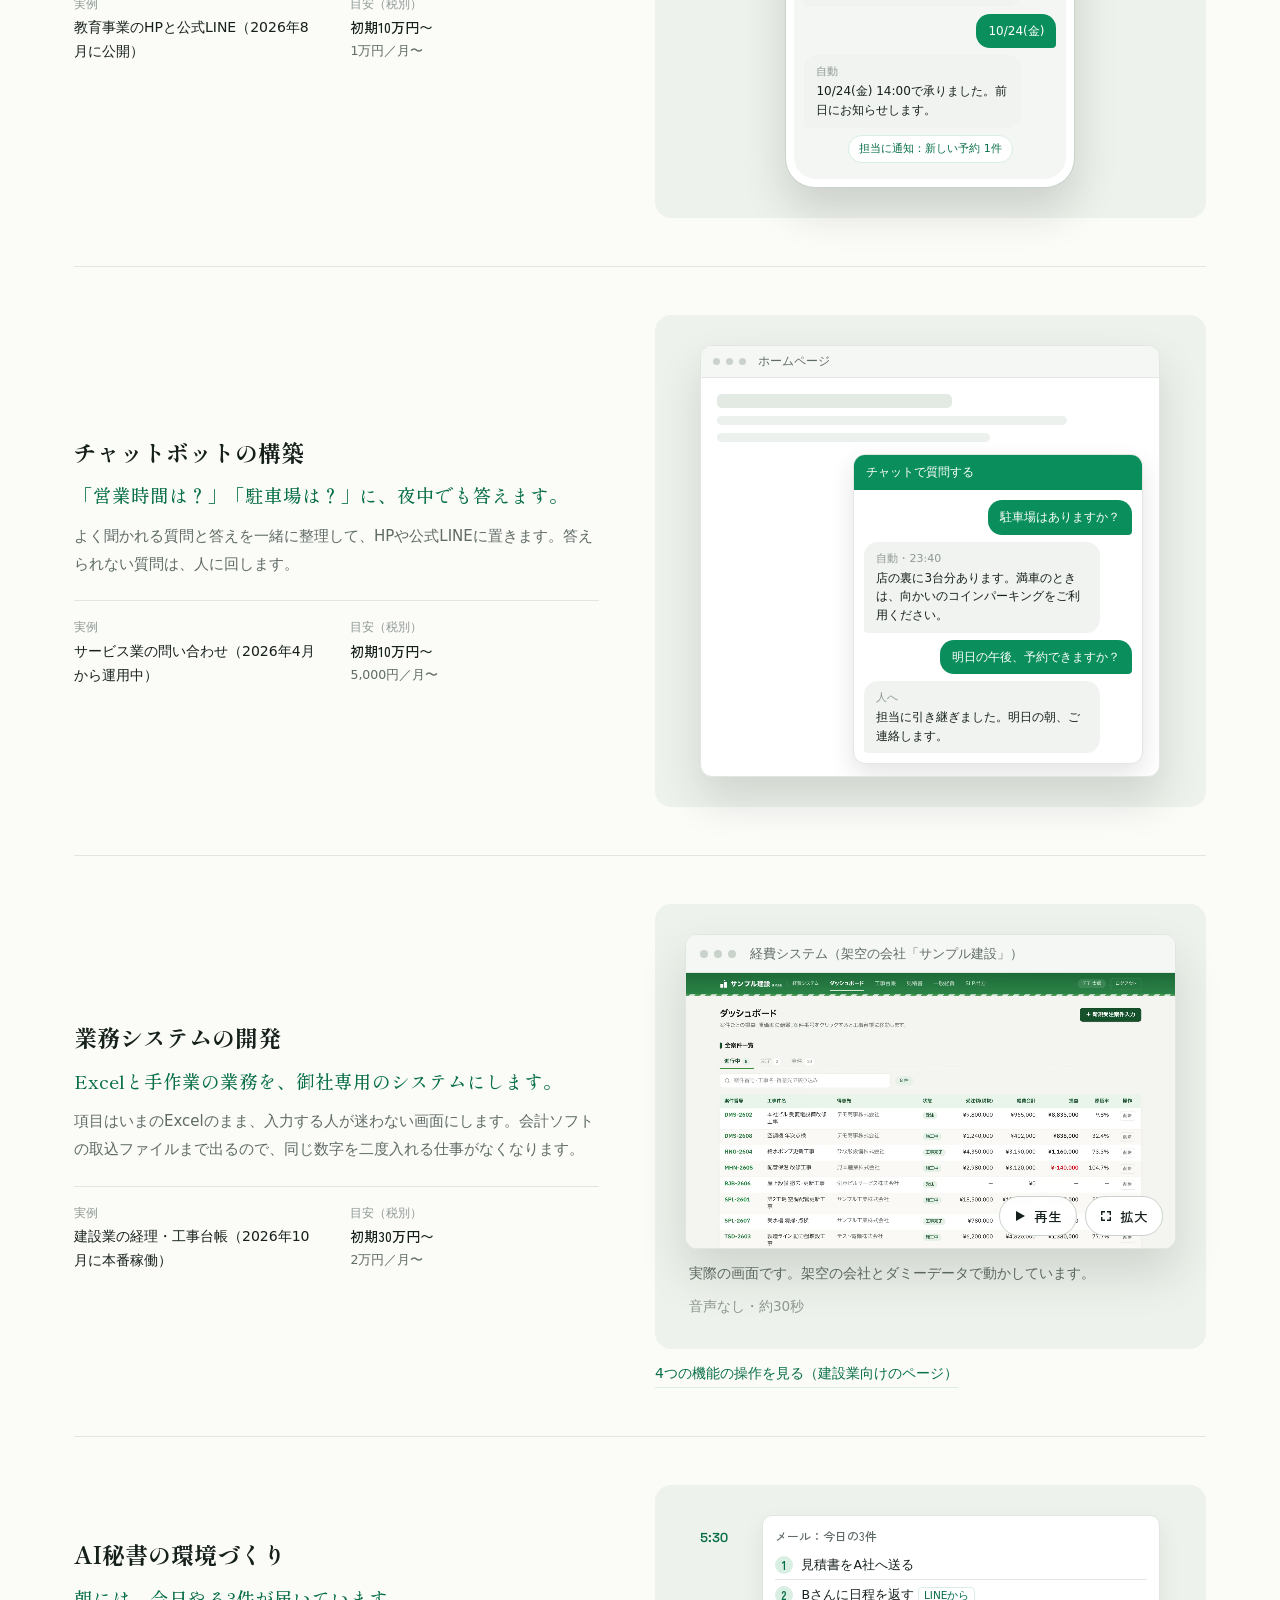
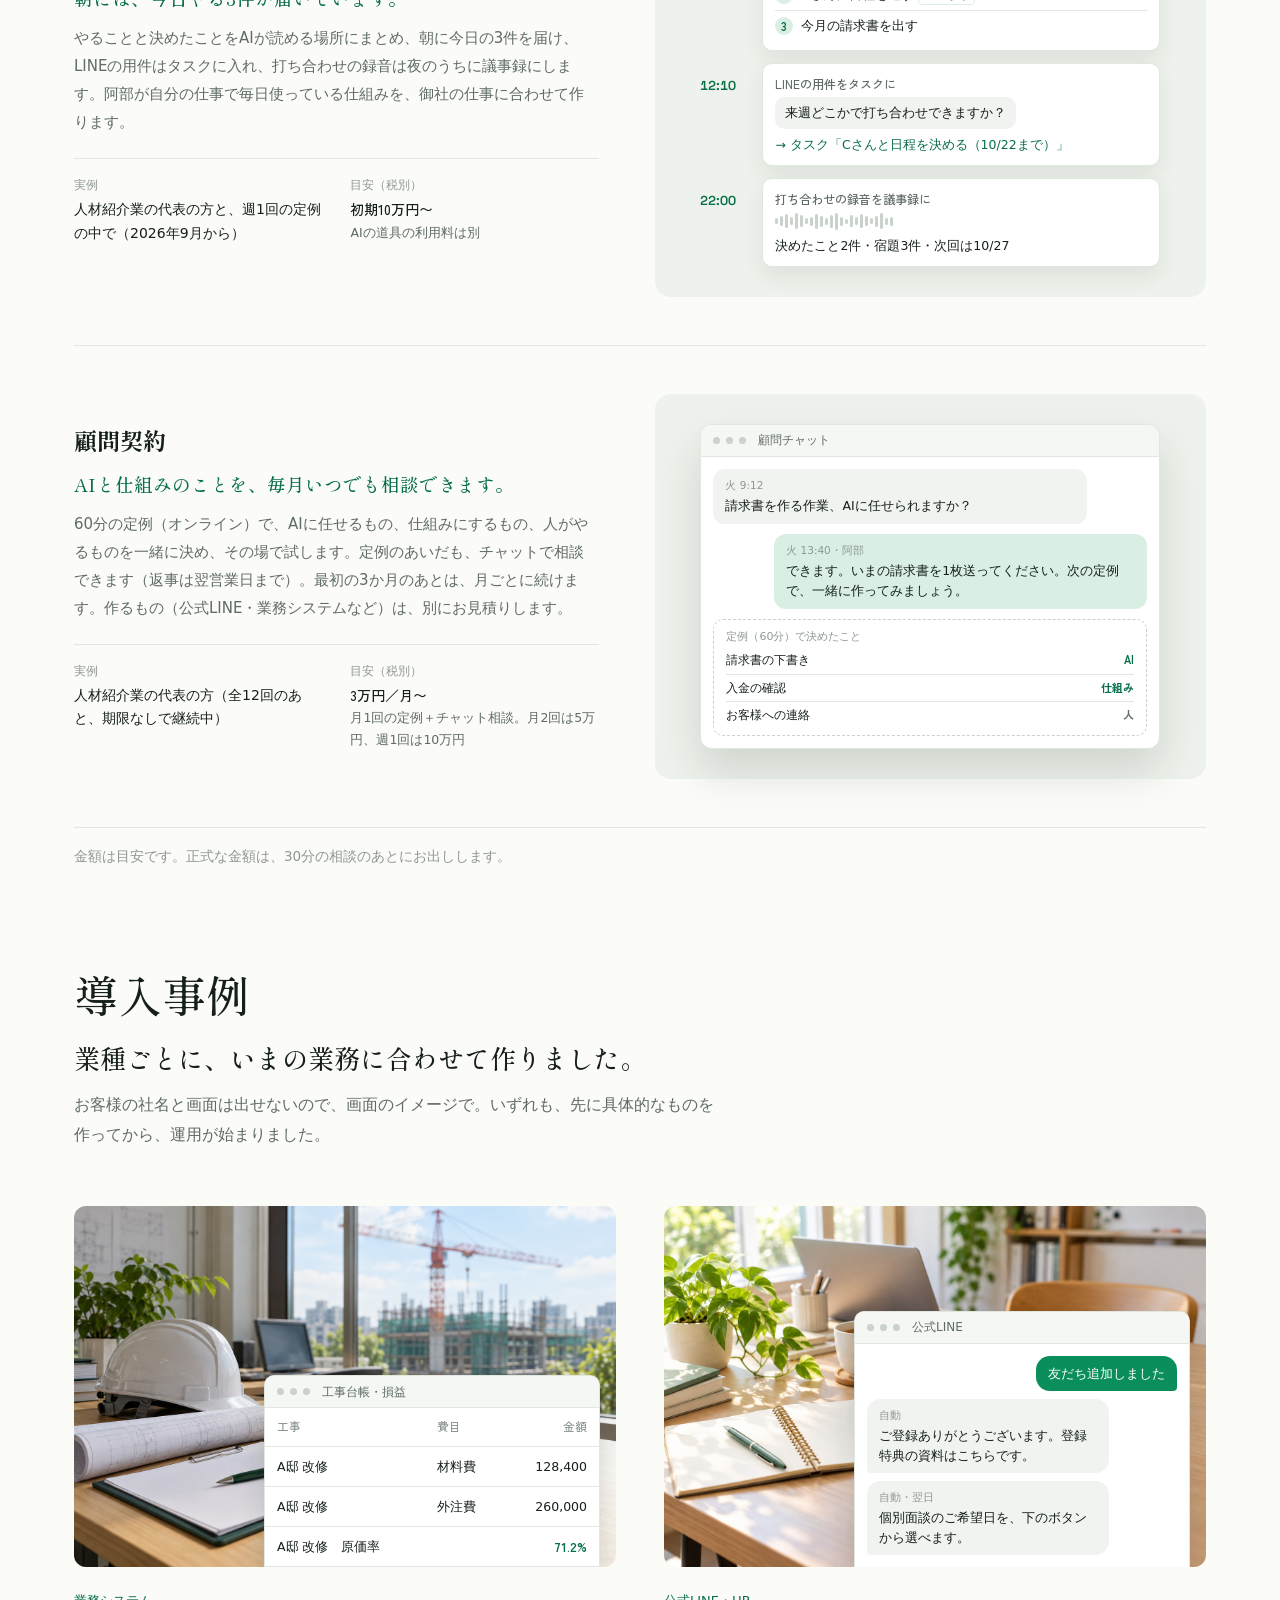
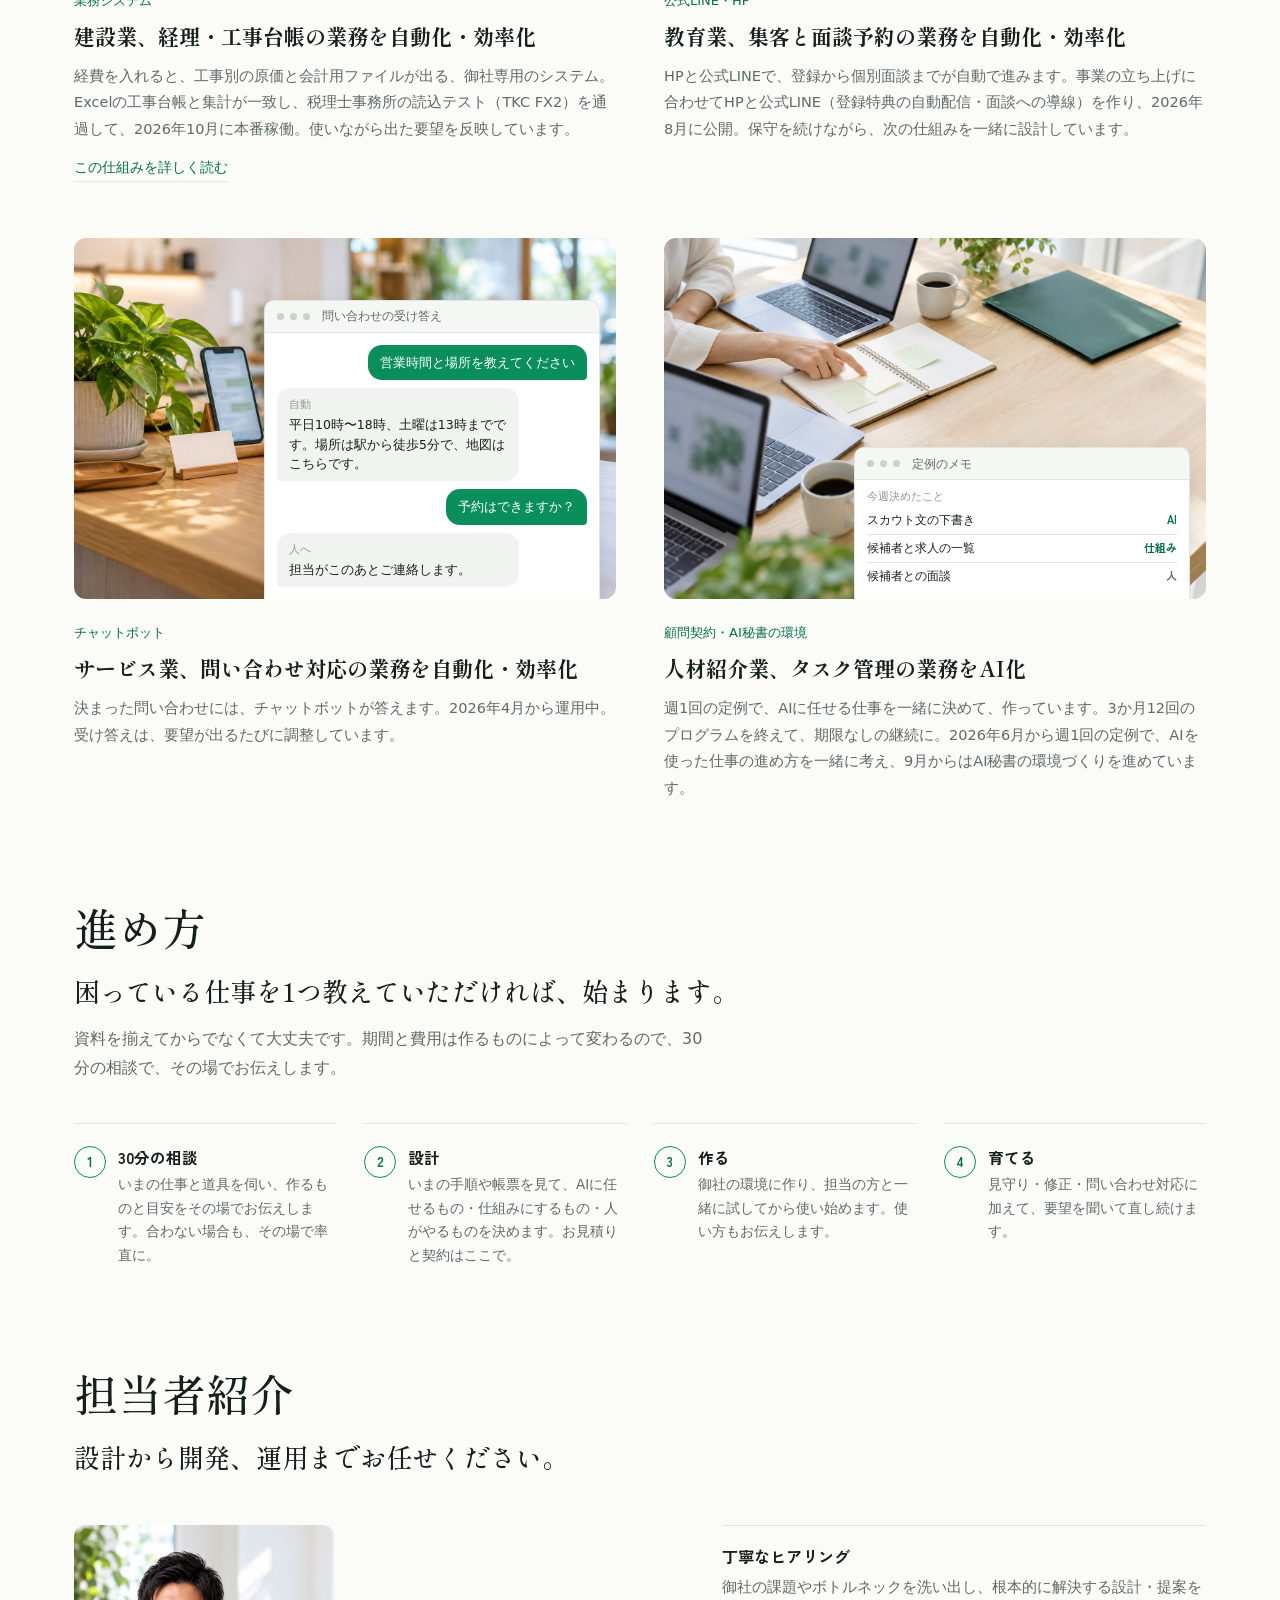
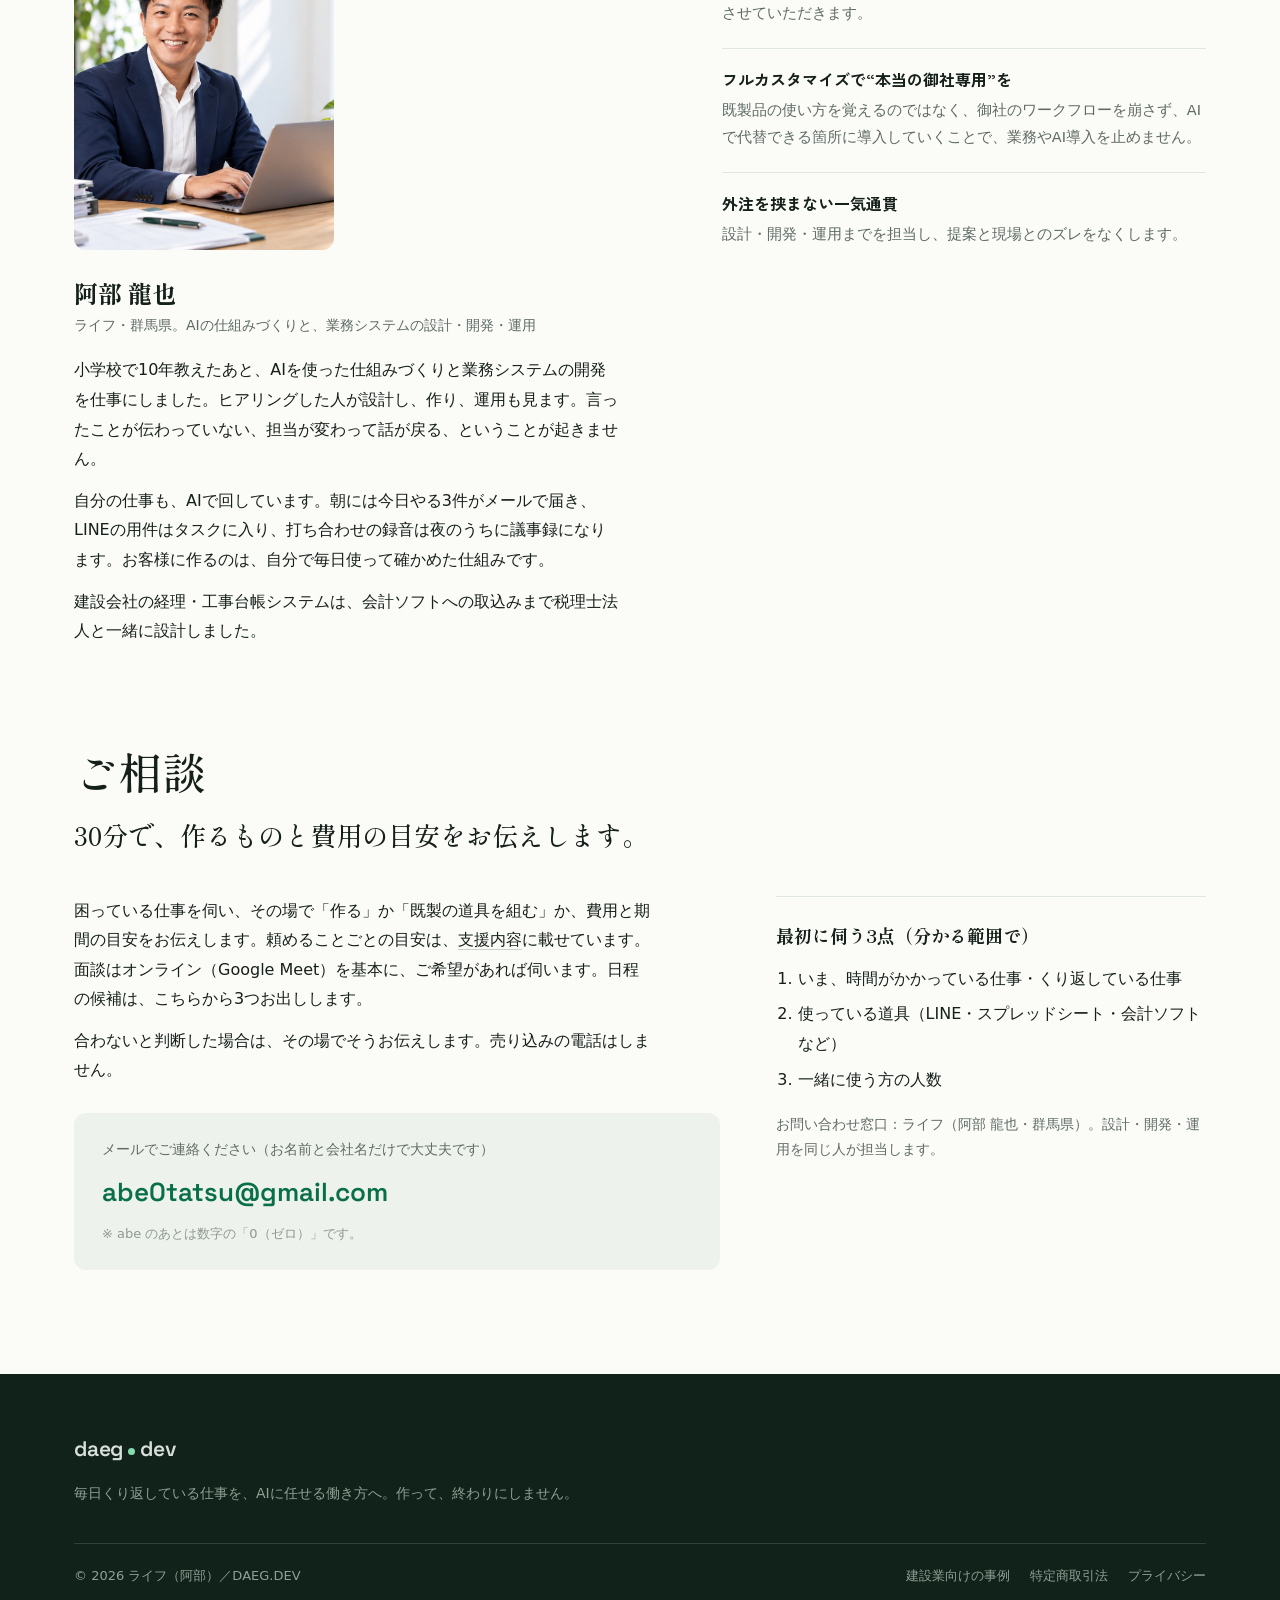
==== commit 601a91ee: "ヒーローの説明文と背景画像の重なりをなくす 説明文を25文字幅に狭め、文と画像を縦に並べる切り替えを1099px以下に上げた。 1600pxより広い画面では背景画像を右寄せ・幅1600pxで止め、13" ====
--- a/index.html
+++ b/index.html
@@ -69,13 +69,21 @@
     .hero-bg img{display:block;width:100%;height:100%;object-fit:cover;object-position:center center}
     .hero-grid{position:relative;z-index:1;width:100%;padding-block:82px}
     .hero-text{max-width:520px;min-width:0}
-    @media (max-width:960px){
+    .hero .lead{max-width:25em}
+    /* 見出しの文字が最大（50px）になる幅から、1行に「AIに任せる働き方へ。」が収まるよう、文の列を少し広げる（説明文は25emのまま） */
+    @media (min-width:1390px){ .hero-text{max-width:560px} }
+    /* 1600pxより広い画面：画像を右に寄せて幅を1600pxで止め、左端をぼかす（被写体が見出しの側へ寄ってこないように） */
+    @media (min-width:1601px){
+      .hero-bg{left:auto;right:0;width:1600px;-webkit-mask-image:linear-gradient(90deg,transparent 0,#000 30%);mask-image:linear-gradient(90deg,transparent 0,#000 30%)}
+    }
+    @media (max-width:1099px){
       .hero{align-items:start;min-height:900px}
       .hero::after{background:linear-gradient(180deg,rgba(251,251,248,1) 0%,rgba(251,251,248,1) 46%,rgba(251,251,248,.9) 54%,rgba(251,251,248,.2) 69%,rgba(251,251,248,0) 82%)}
       .hero-bg{inset:auto 0 0;height:52%}
       .hero-bg img{object-position:68% center}
       .hero-grid{padding-top:54px;padding-bottom:440px}
       .hero-text{max-width:650px}
+      .hero .lead{max-width:36em}
     }
     @media (max-width:520px){
       .hero{min-height:850px}
@@ -380,7 +388,7 @@
       <div class="wrap">
         <h2>支援内容</h2>
         <p class="catch"><span class="nb">いまの仕事に合わせて、</span><span class="nb">5つの形で</span><span class="nb">お手伝いします。</span></p>
-        <p class="sl">どれが合うか分からなくても大丈夫です。困っている仕事を1つ教えていただければ、30分の相談で、合う形をお伝えします。右側の画面は、業務システム以外はイメージです（名前・数字は架空）。</p>
+        <p class="sl">どれが合うか分からなくても大丈夫です。困っている仕事を1つ教えていただければ、30分の相談で、合う形をお伝えします。画面は、業務システム以外はイメージです（名前・数字は架空）。</p>
         <div class="svc">
           <article id="svc-line">
             <div class="txt">
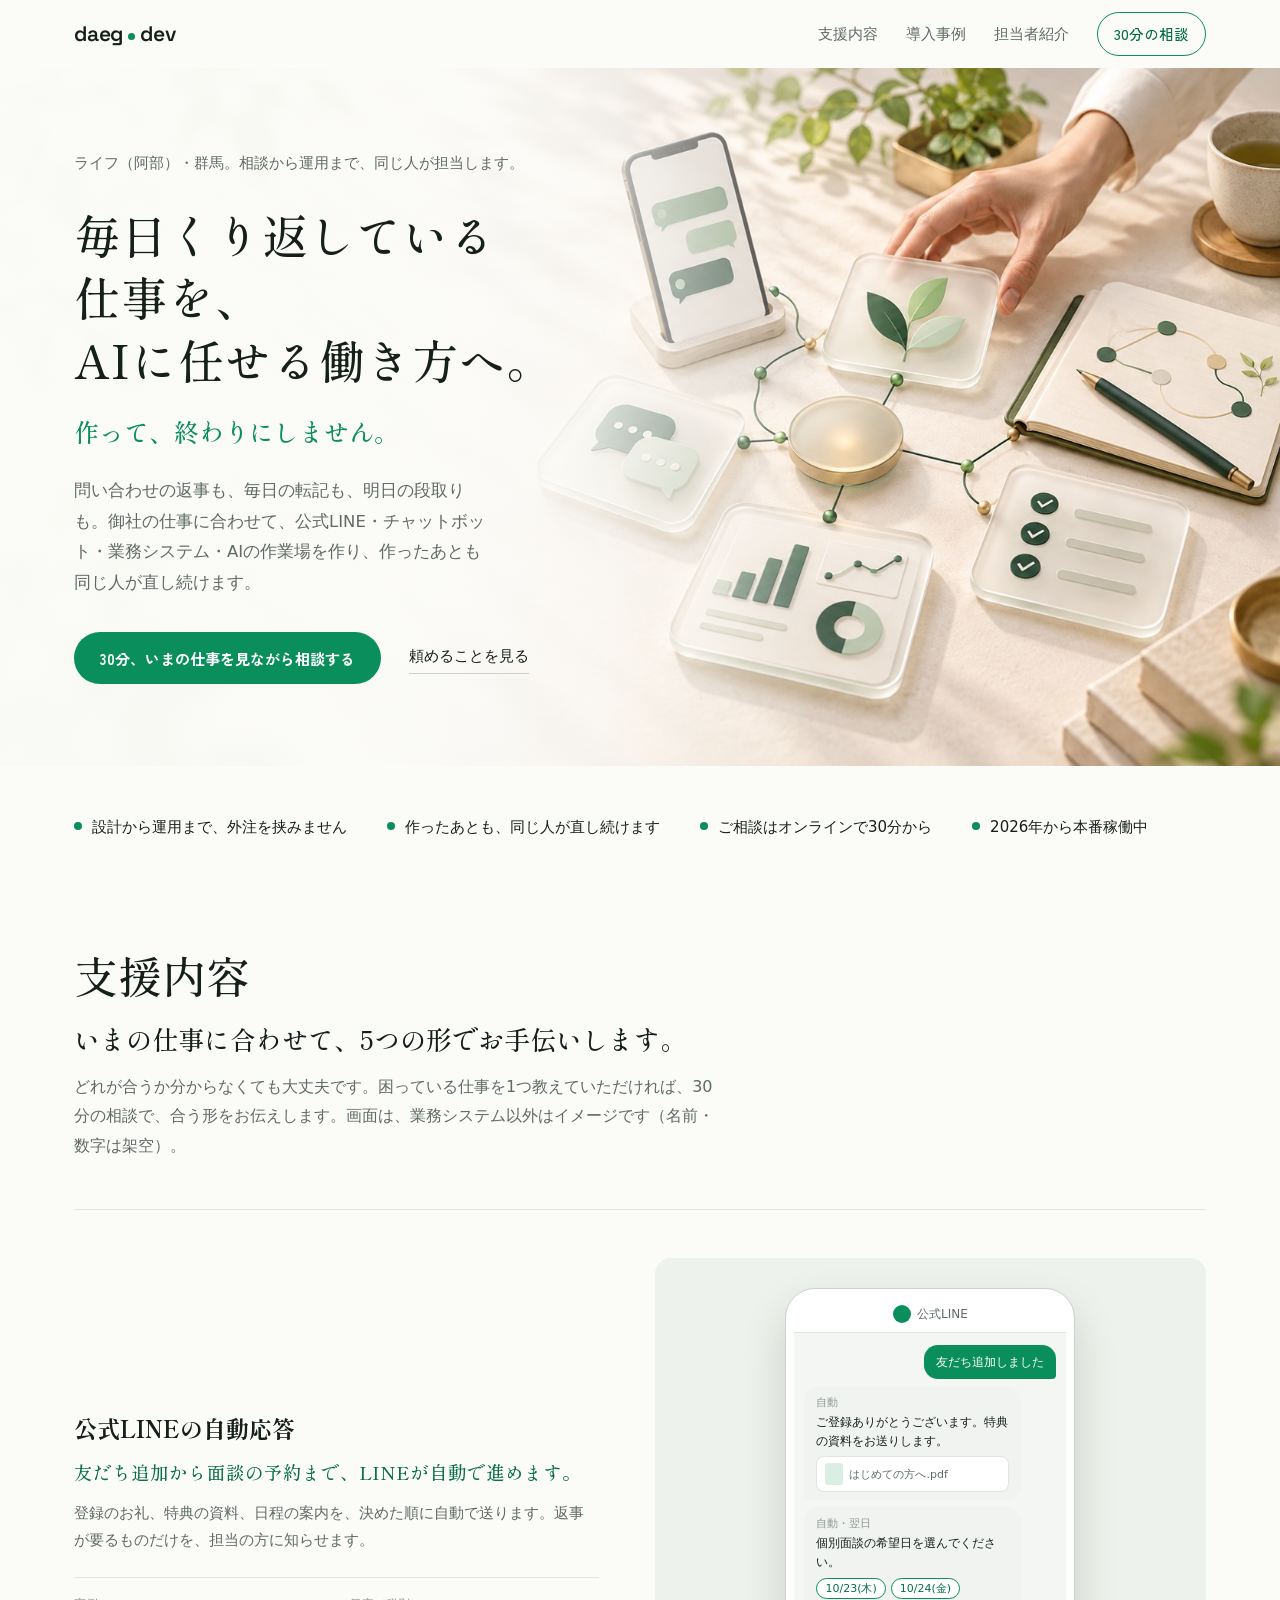
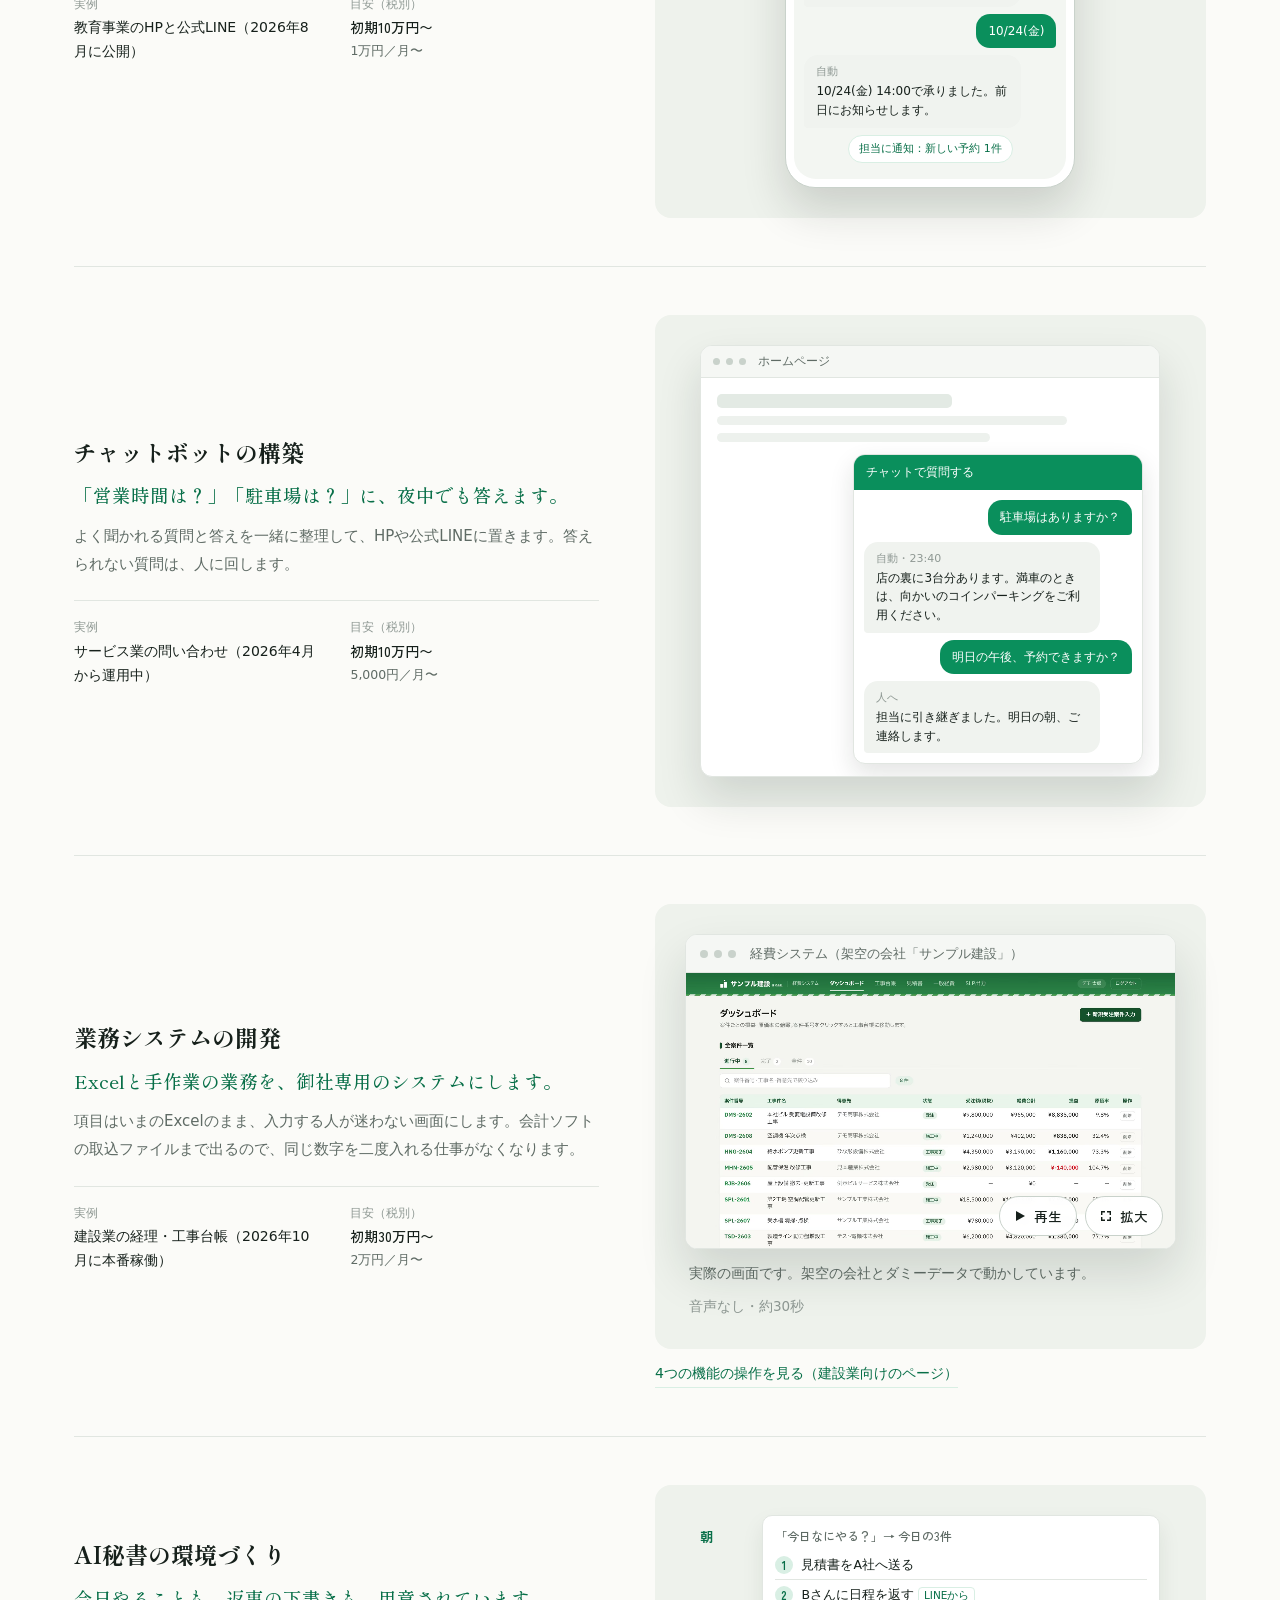
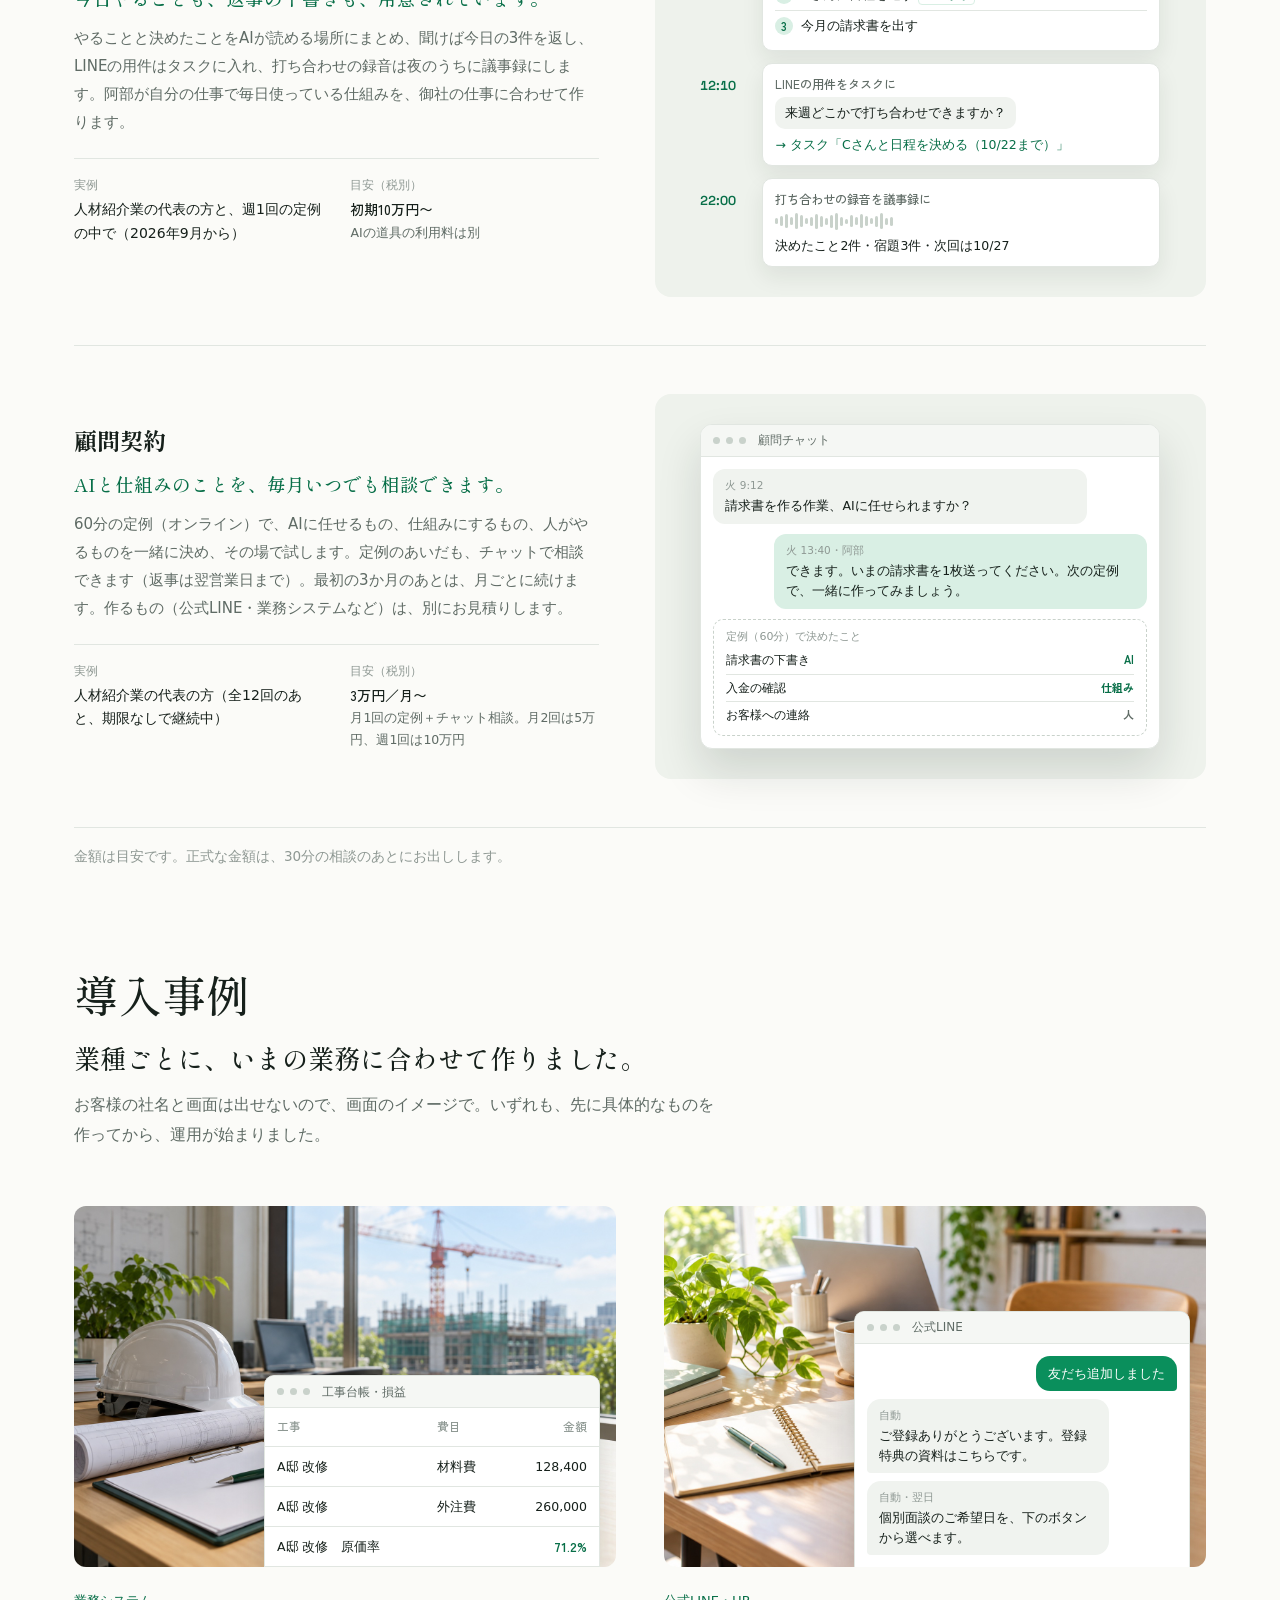
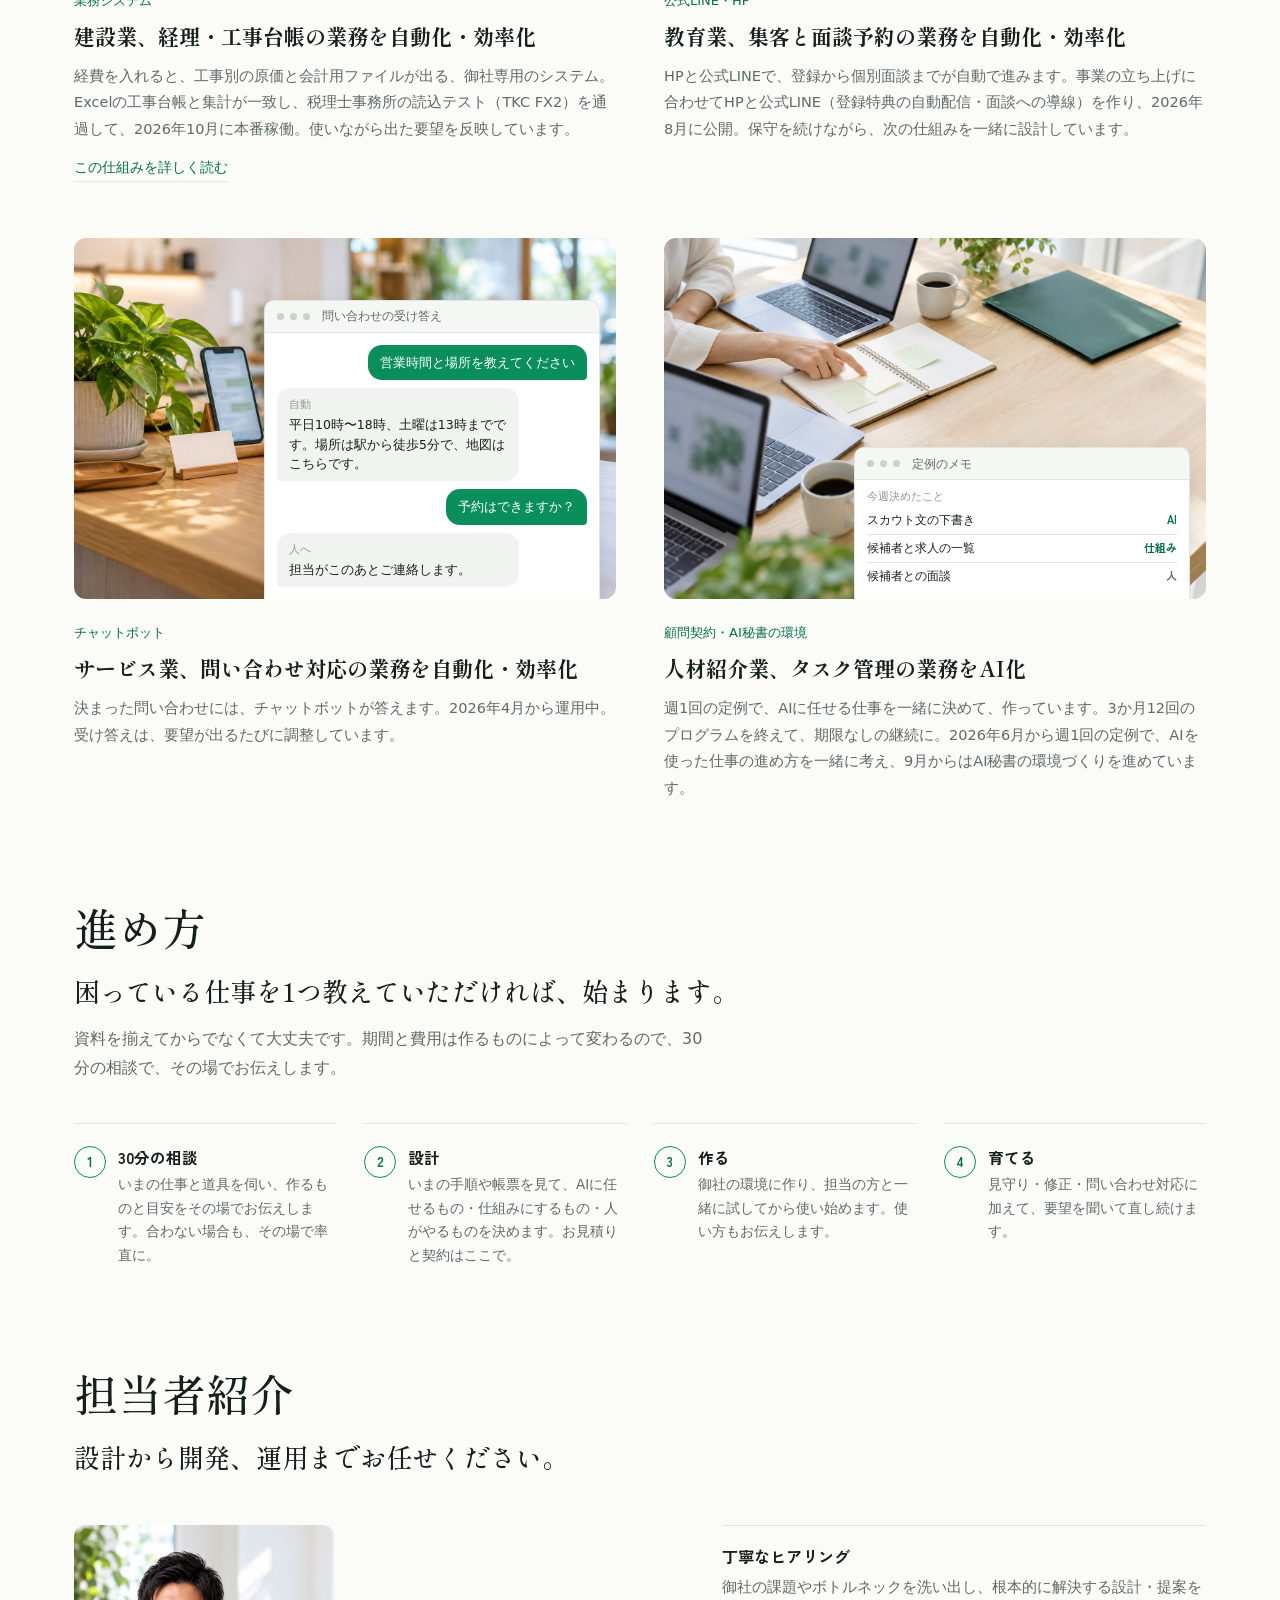
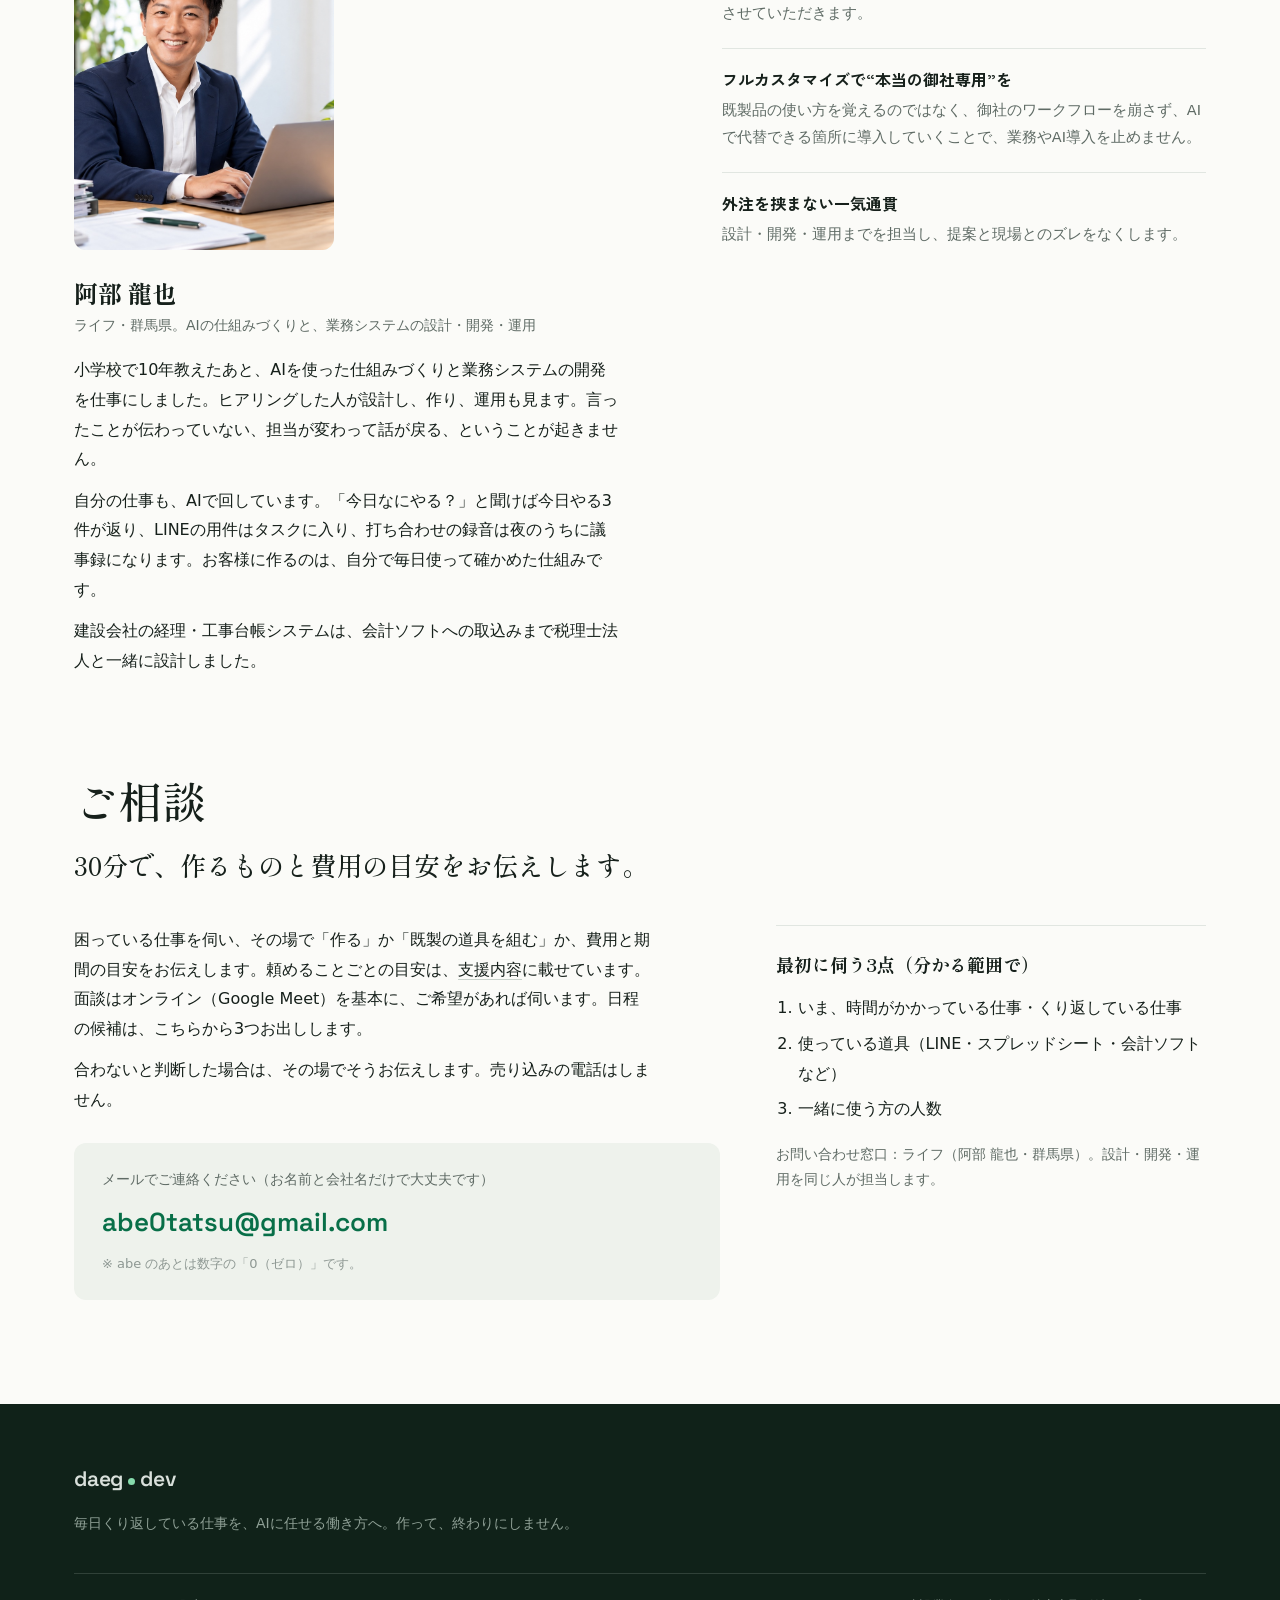
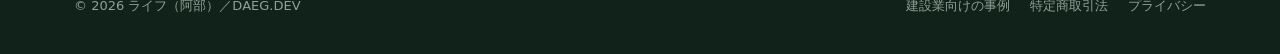
==== commit 99f99484: "トップ: AI秘書の「朝にメールが届く」5か所を、今の事実（聞けば今日の3件が返る）に直した 朝5:30のメールは2026-10-24に止めたため、AI秘書の行の見出し・説明・模式画面（1行目と読み上" ====
--- a/index.html
+++ b/index.html
@@ -462,8 +462,8 @@
                   <div class="vf" data-demo data-title="経費システム（架空の会社「サンプル建設」）" data-src-webm="./assets/demo/demo-all.webm" data-src-mp4="./assets/demo/demo-all.mp4">
                     <div class="bar"><i></i><i></i><i></i><span class="t">経費システム（架空の会社「サンプル建設」）</span></div>
                     <div class="scr"><video muted playsinline loop preload="none" width="1600" height="900" poster="./assets/demo/shot-f1-dashboard-list.webp" aria-label="案件ごとの経費と利益、一般経費と現金出納帳、手書きの見積書の読み取り、会計ソフトへの出力を、続けて操作している画面">
+                      <source src="./assets/demo/demo-all.mp4" type="video/mp4" />
                       <source src="./assets/demo/demo-all.webm" type="video/webm" />
-                      <source src="./assets/demo/demo-all.mp4" type="video/mp4" />
                     </video></div>
                     <div class="ctls">
                       <button class="ctl" type="button" data-toggle aria-label="動画を再生する"><svg viewBox="0 0 12 12" aria-hidden="true"><path d="M2 1l9 5-9 5z"/></svg><span>再生</span></button>
@@ -479,17 +479,17 @@
           <article id="svc-secretary">
             <div class="txt">
               <h3>AI秘書の<span class="nb">環境づくり</span></h3>
-              <p class="say">朝には、今日やる3件が届いています。</p>
-              <p class="d">やることと決めたことをAIが読める場所にまとめ、朝に今日の3件を届け、LINEの用件はタスクに入れ、打ち合わせの録音は夜のうちに議事録にします。阿部が自分の仕事で毎日使っている仕組みを、御社の仕事に合わせて作ります。</p>
+              <p class="say">今日やることも、返事の下書きも、用意されています。</p>
+              <p class="d">やることと決めたことをAIが読める場所にまとめ、聞けば今日の3件を返し、LINEの用件はタスクに入れ、打ち合わせの録音は夜のうちに議事録にします。阿部が自分の仕事で毎日使っている仕組みを、御社の仕事に合わせて作ります。</p>
               <dl>
                 <div><dt>実例</dt><dd>人材紹介業の代表の方と、週1回の定例の中で（2026年9月から）</dd></div>
                 <div><dt>目安（税別）</dt><dd class="yen" data-price="secretary">初期10万円〜<small>AIの道具の利用料は別</small></dd></div>
               </dl>
             </div>
             <div class="media">
-              <div class="stage" role="img" aria-label="AI秘書の一日のイメージ。朝5時30分に今日の3件がメールで届き、昼にLINEの用件がタスクに入り、夜に打ち合わせの録音が議事録になる">
+              <div class="stage" role="img" aria-label="AI秘書の一日のイメージ。朝、「今日なにやる？」と聞くと今日の3件が返り、昼にLINEの用件がタスクに入り、夜に打ち合わせの録音が議事録になる">
                 <ol class="day" aria-hidden="true" data-demo-seq>
-                  <li data-step><span class="when">5:30</span><div class="card"><b>メール：今日の3件</b><ol class="todo"><li><span class="tx">見積書をA社へ送る</span></li><li><span class="tx">Bさんに日程を返す <small>LINEから</small></span></li><li><span class="tx">今月の請求書を出す</span></li></ol></div></li>
+                  <li data-step><span class="when">朝</span><div class="card"><b>「今日なにやる？」→ 今日の3件</b><ol class="todo"><li><span class="tx">見積書をA社へ送る</span></li><li><span class="tx">Bさんに日程を返す <small>LINEから</small></span></li><li><span class="tx">今月の請求書を出す</span></li></ol></div></li>
                   <li data-step><span class="when">12:10</span><div class="card"><b>LINEの用件をタスクに</b><span class="q">来週どこかで打ち合わせできますか？</span><span class="to">→ タスク「Cさんと日程を決める（10/22まで）」</span></div></li>
                   <li data-step><span class="when">22:00</span><div class="card"><b>打ち合わせの録音を議事録に</b><div class="wave"><i style="height:6px"></i><i style="height:10px"></i><i style="height:14px"></i><i style="height:8px"></i><i style="height:16px"></i><i style="height:12px"></i><i style="height:6px"></i><i style="height:9px"></i><i style="height:15px"></i><i style="height:11px"></i><i style="height:7px"></i><i style="height:13px"></i><i style="height:17px"></i><i style="height:9px"></i><i style="height:5px"></i><i style="height:12px"></i><i style="height:8px"></i><i style="height:14px"></i><i style="height:10px"></i><i style="height:6px"></i><i style="height:11px"></i><i style="height:16px"></i><i style="height:7px"></i><i style="height:9px"></i></div>決めたこと2件・宿題3件・次回は10/27</div></li>
                 </ol>
@@ -636,7 +636,7 @@
             <p class="name">阿部 龍也<small>ライフ・群馬県。AIの仕組みづくりと、業務システムの設計・開発・運用</small></p>
             <div class="bio">
               <p>小学校で10年教えたあと、AIを使った仕組みづくりと業務システムの開発を仕事にしました。ヒアリングした人が設計し、作り、運用も見ます。言ったことが伝わっていない、担当が変わって話が戻る、ということが起きません。</p>
-              <p>自分の仕事も、AIで回しています。朝には今日やる3件がメールで届き、LINEの用件はタスクに入り、打ち合わせの録音は夜のうちに議事録になります。お客様に作るのは、自分で毎日使って確かめた仕組みです。</p>
+              <p>自分の仕事も、AIで回しています。「今日なにやる？」と聞けば今日やる3件が返り、LINEの用件はタスクに入り、打ち合わせの録音は夜のうちに議事録になります。お客様に作るのは、自分で毎日使って確かめた仕組みです。</p>
               <p>建設会社の経理・工事台帳システムは、会計ソフトへの取込みまで税理士法人と一緒に設計しました。</p>
             </div>
           </div>
@@ -725,7 +725,7 @@
         openFrame = f;
         lbt.textContent = f.getAttribute('data-title') || '';
         lbv.innerHTML = '';
-        [['data-src-webm', 'video/webm'], ['data-src-mp4', 'video/mp4']].forEach(function (a) {
+        [['data-src-mp4', 'video/mp4'], ['data-src-webm', 'video/webm']].forEach(function (a) {
           var u = f.getAttribute(a[0]);
           if (!u) return;
           var s = document.createElement('source'); s.src = u; s.type = a[1]; lbv.appendChild(s);
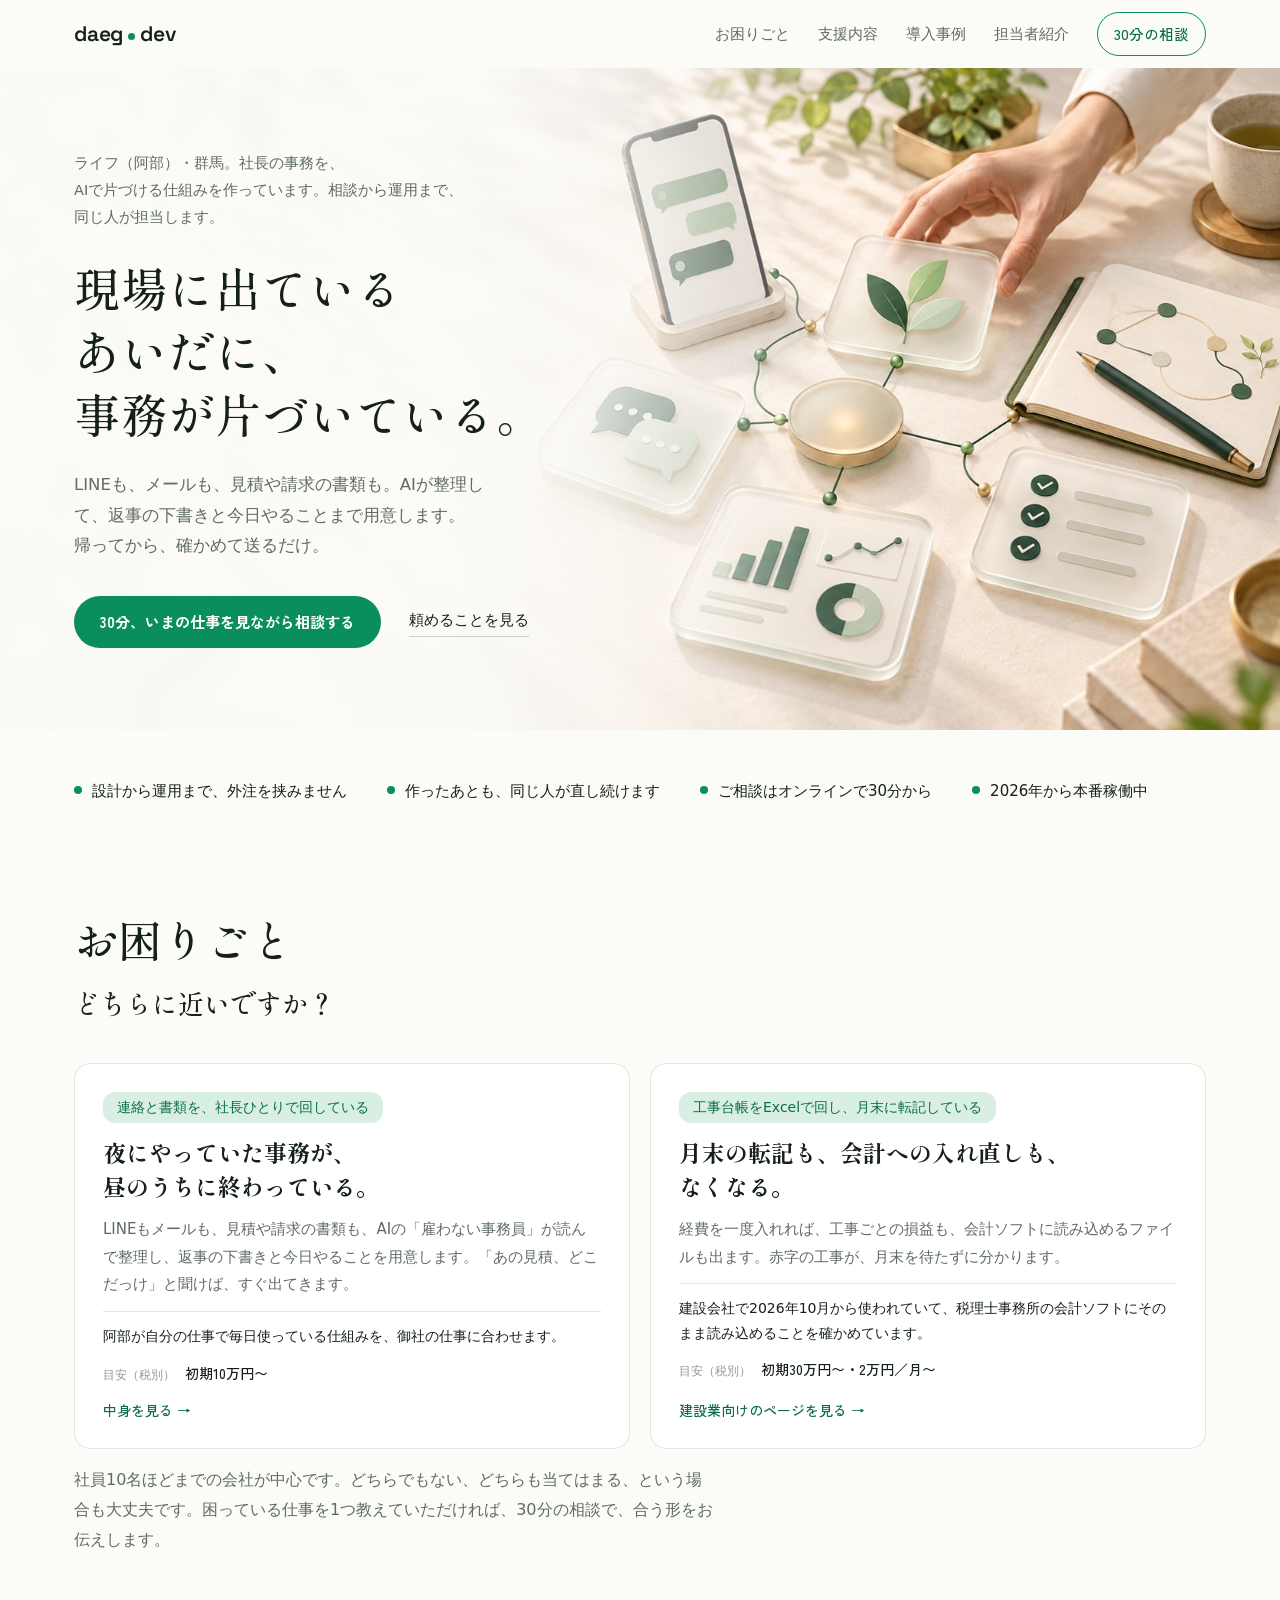
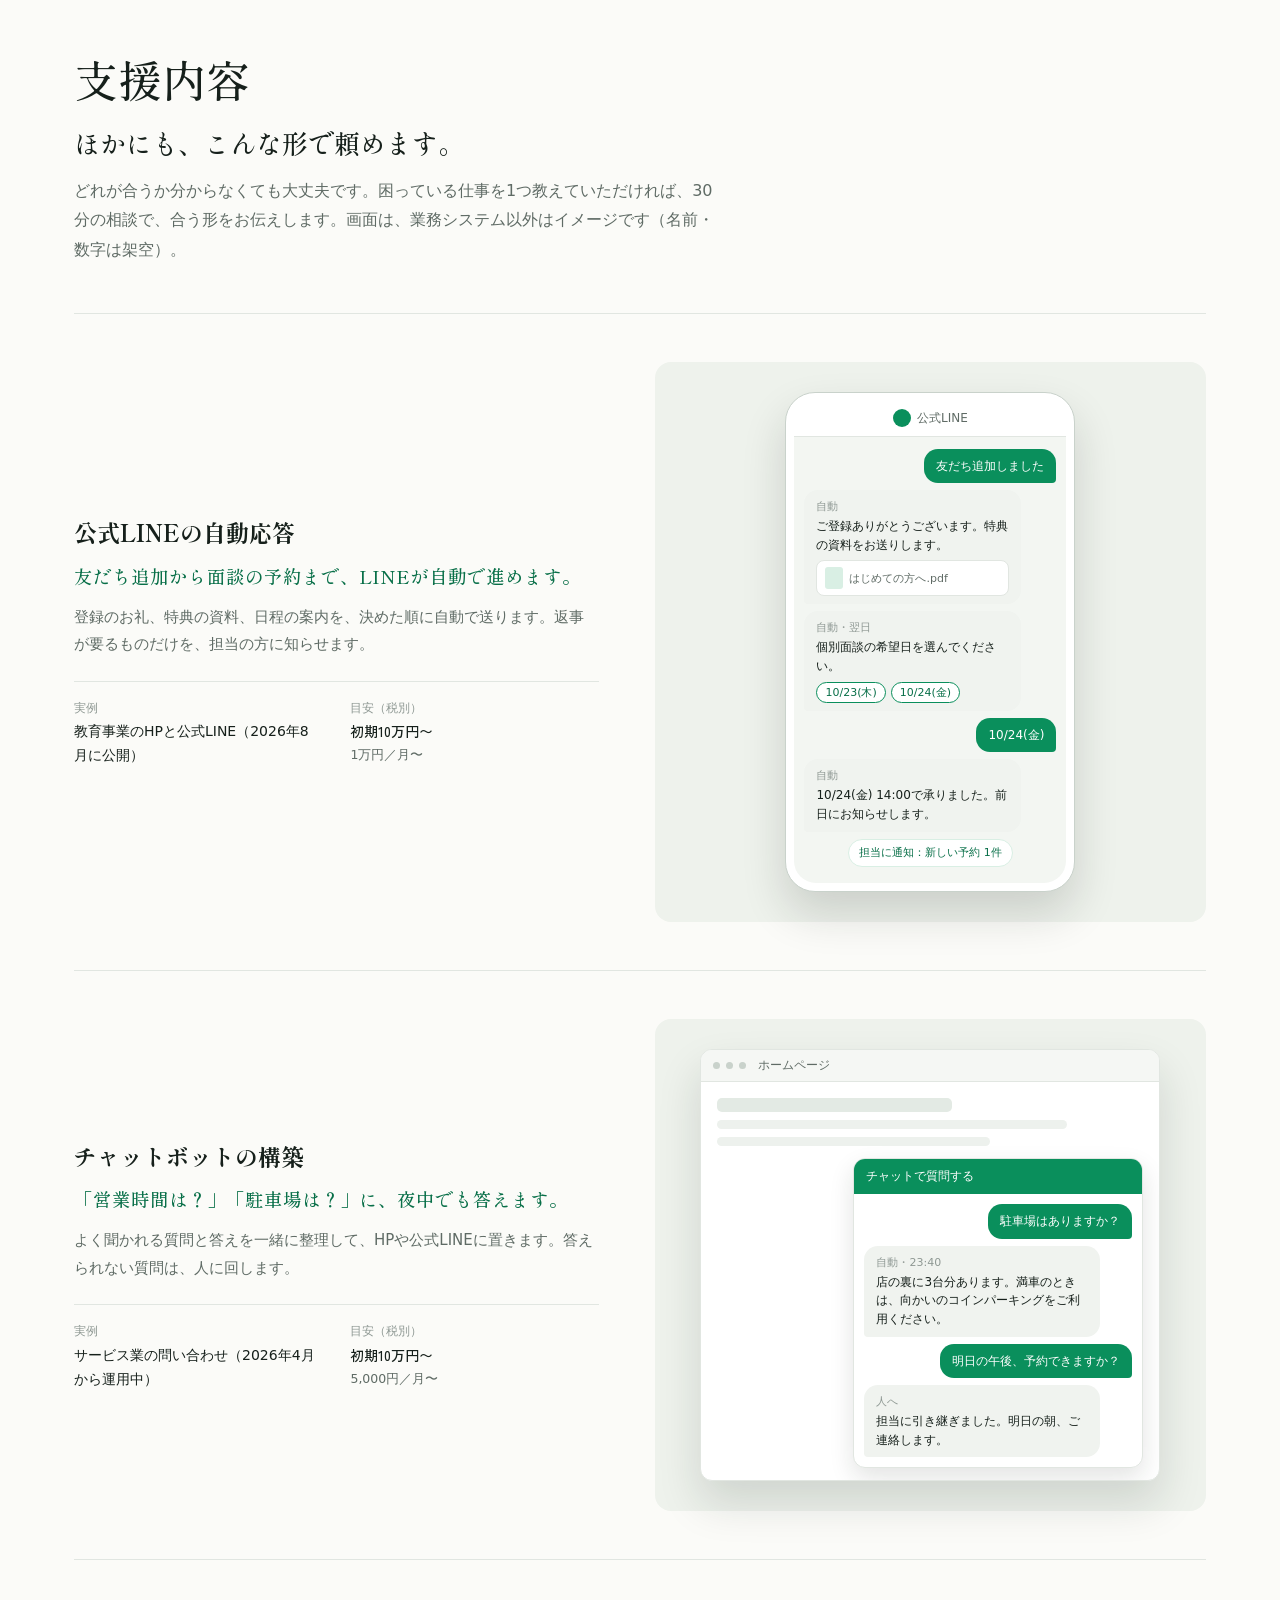
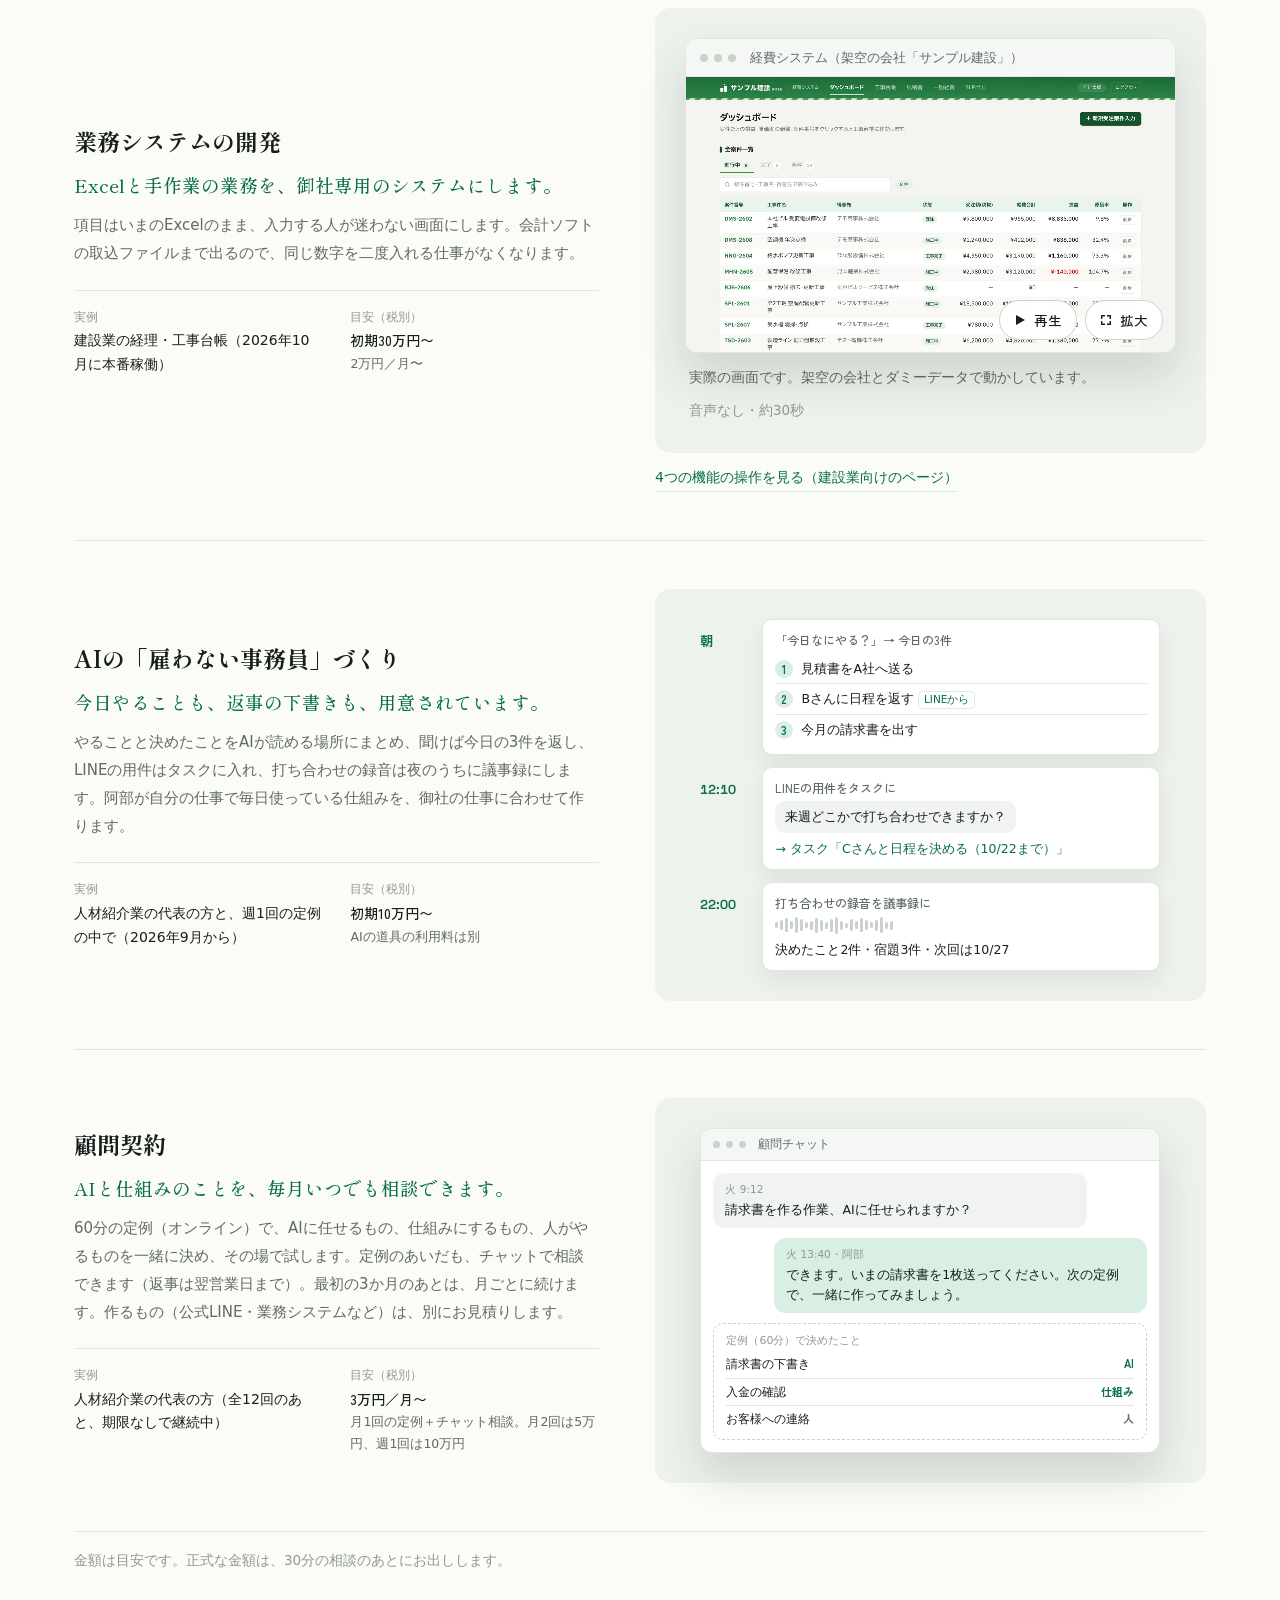
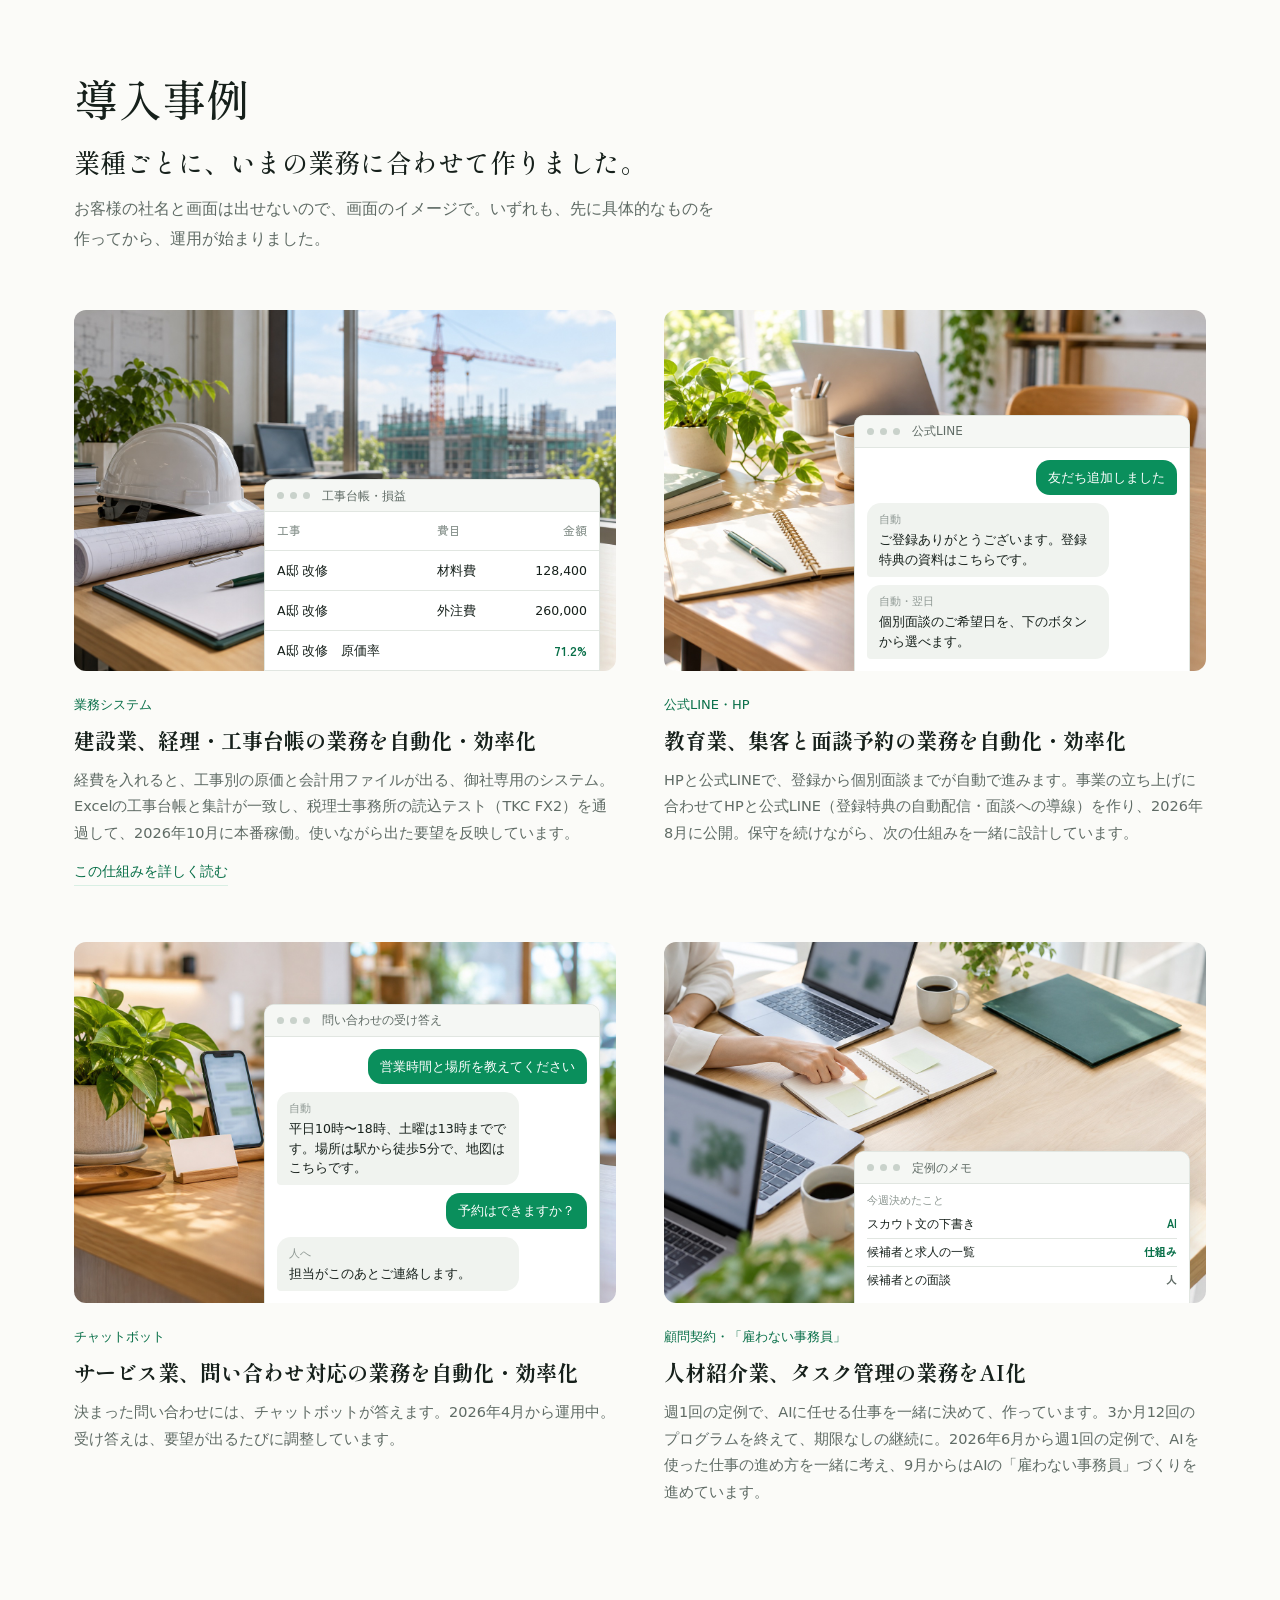
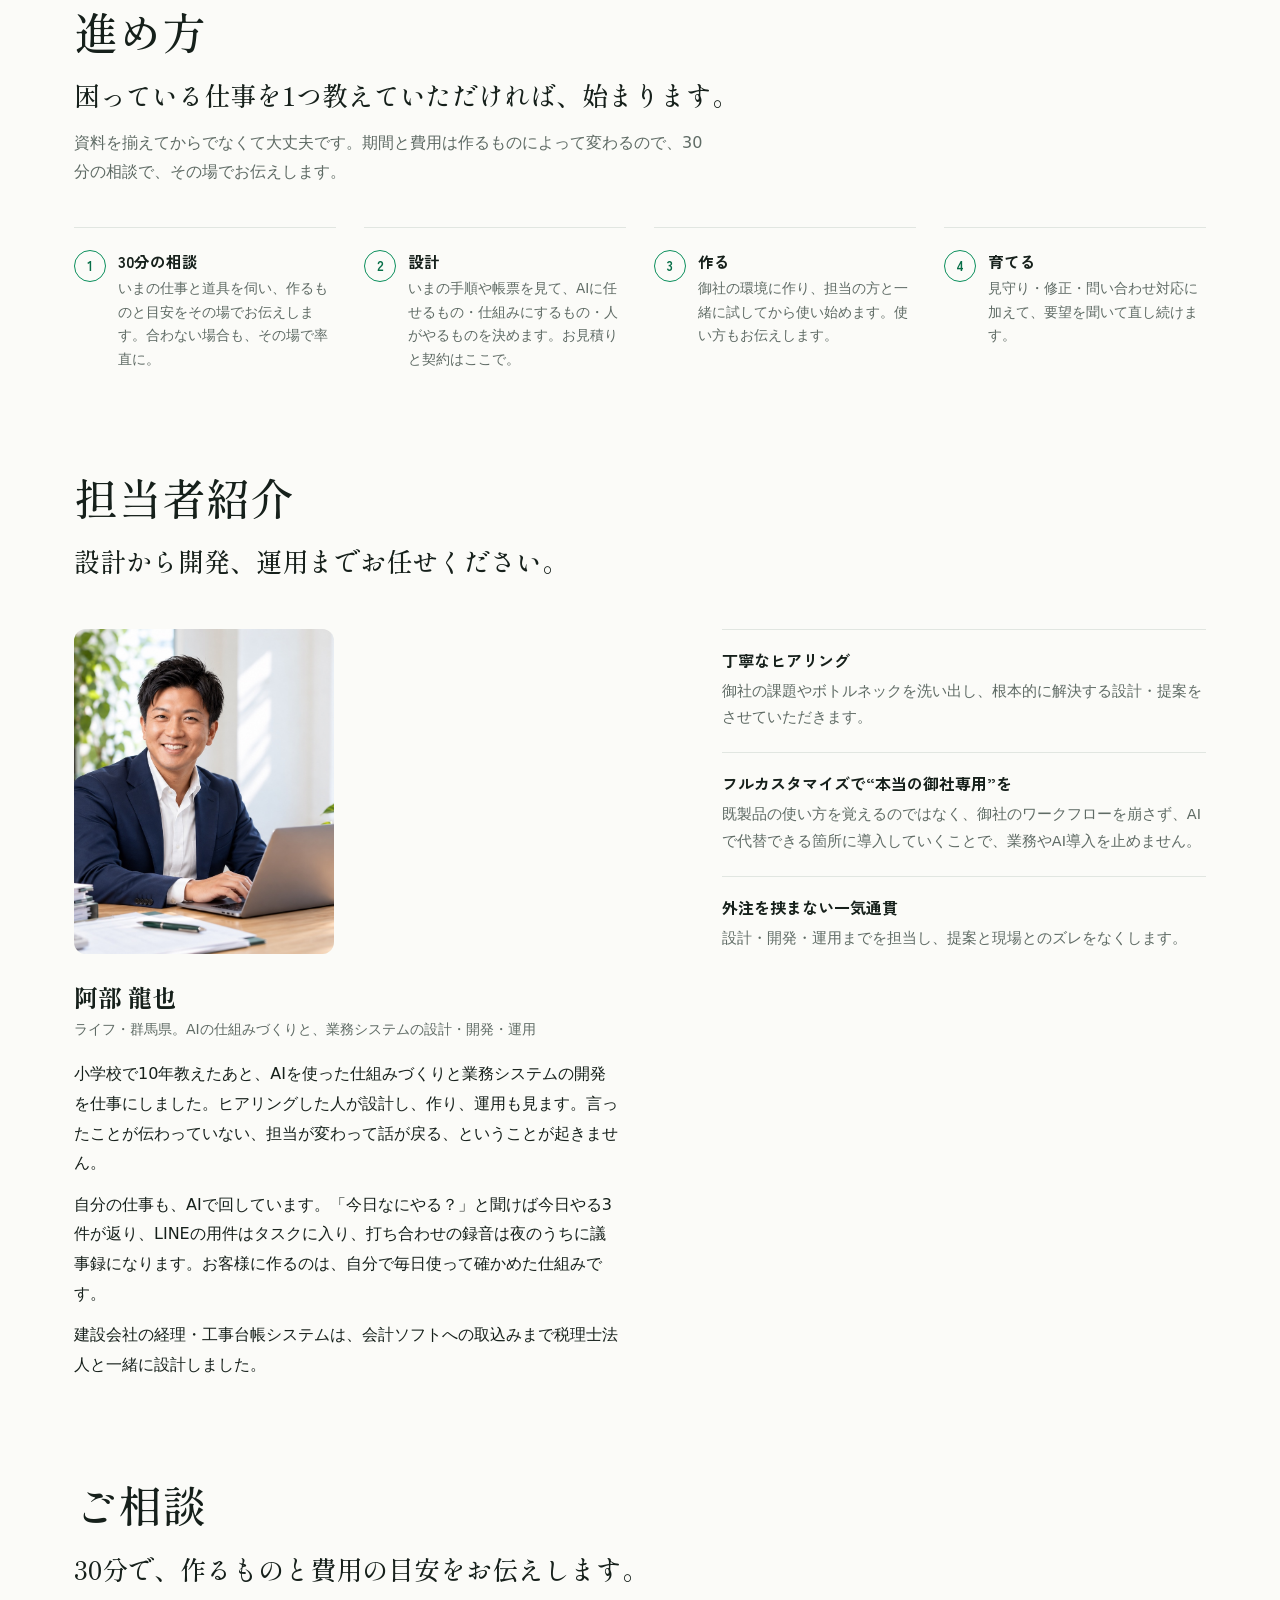
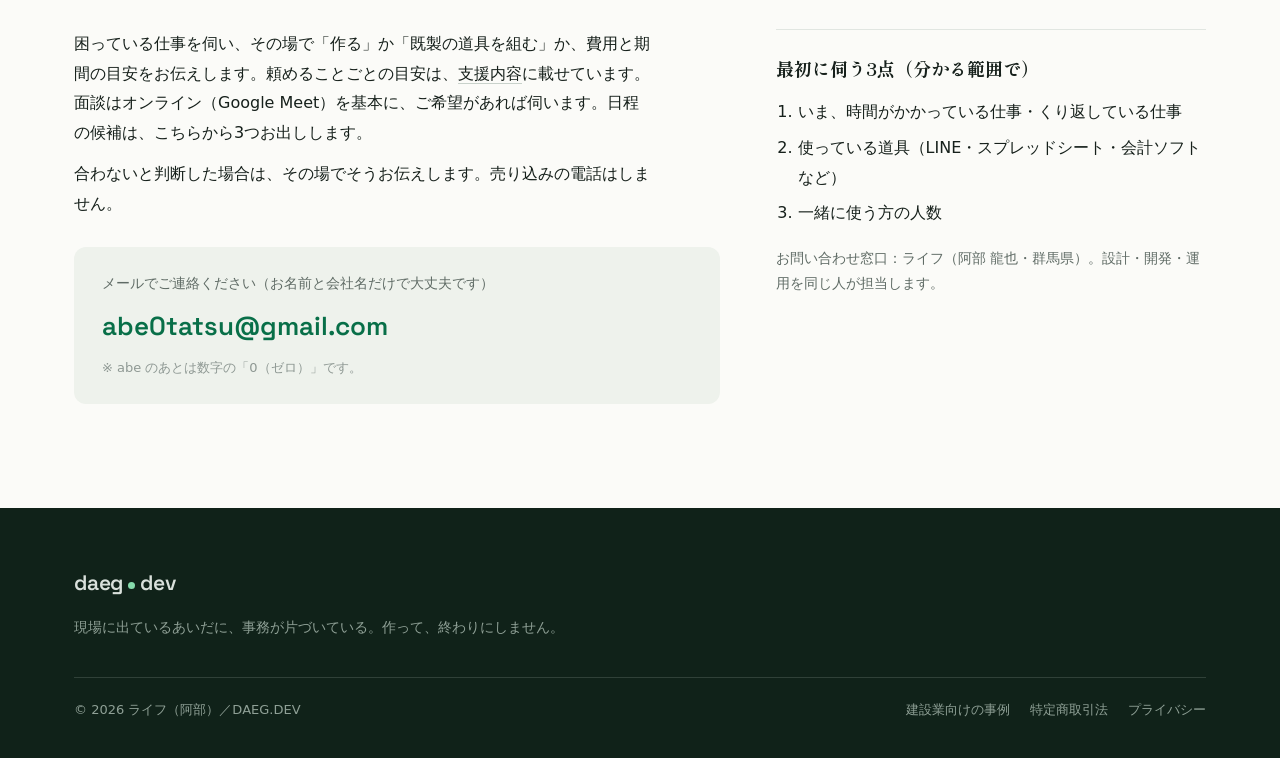
==== commit 5debd530: "トップ：見出しを「現場に出ているあいだに、事務が片づいている。」に。入口2つ（お困りごと）を足し、「AI秘書」を「雇わない事務員」に揃える Co-Authored-By: Claude Opus 5." ====
--- a/index.html
+++ b/index.html
@@ -3,12 +3,12 @@
 <head>
   <meta charset="utf-8" />
   <meta name="viewport" content="width=device-width, initial-scale=1, viewport-fit=cover" />
-  <title>毎日くり返している仕事を、AIに任せる働き方へ｜ライフ（阿部）</title>
-  <meta name="description" content="公式LINEの自動応答、チャットボット、業務システムの開発、AI秘書の環境づくり、顧問契約まで。御社の仕事に合わせて作り、作ったあとも同じ人が直し続けます。群馬・ライフ（阿部）。" />
+  <title>現場に出ているあいだに、事務が片づいている｜ライフ（阿部）</title>
+  <meta name="description" content="公式LINEの自動応答、チャットボット、業務システムの開発、AIの「雇わない事務員」づくり、顧問契約まで。御社の仕事に合わせて作り、作ったあとも同じ人が直し続けます。群馬・ライフ（阿部）。" />
   <meta name="robots" content="index,follow" />
 
-  <meta property="og:title" content="毎日くり返している仕事を、AIに任せる働き方へ｜ライフ（阿部）" />
-  <meta property="og:description" content="公式LINEの自動応答、チャットボット、業務システムの開発、AI秘書の環境づくり、顧問契約まで。作ったあとも、同じ人が直し続けます。" />
+  <meta property="og:title" content="現場に出ているあいだに、事務が片づいている｜ライフ（阿部）" />
+  <meta property="og:description" content="公式LINEの自動応答、チャットボット、業務システムの開発、AIの「雇わない事務員」づくり、顧問契約まで。作ったあとも、同じ人が直し続けます。" />
   <meta property="og:type" content="website" />
   <meta property="og:url" content="https://tr-1103.github.io/daeg-dev/" />
   <link rel="canonical" href="https://tr-1103.github.io/daeg-dev/" />
@@ -188,6 +188,20 @@
     .sec .catch + .sl{margin-top:12px}
     .sec .sl{color:var(--ink-sub);max-width:40em;margin:16px 0 0}
     @media (max-width:760px){ .sec{padding:72px 0 0} }
+
+    /* お困りごと：入口2つ（相手の困りごと→手に入るもの→2文→根拠→目安） */
+    .ent{margin-top:40px;display:grid;grid-template-columns:repeat(2,minmax(0,1fr));gap:20px}
+    .ent-card{display:flex;flex-direction:column;gap:12px;min-width:0;background:var(--screen);border:1px solid var(--line);border-radius:16px;padding:28px 28px 24px;transition:border-color .2s}
+    .ent-card:hover{border-color:var(--green)}
+    .ent-card .q{font-size:14px;color:var(--green-deep);background:var(--green-soft);border-radius:12px;padding:4px 14px;align-self:flex-start;line-height:1.6}
+    .ent-card .get{font-family:var(--serif);font-weight:700;font-size:clamp(20px,2vw,23px);line-height:1.5;color:var(--ink)}
+    .ent-card .d{font-size:15px;color:var(--ink-sub);line-height:1.85}
+    .ent-card .proof{font-size:14px;color:var(--ink);line-height:1.75;padding-top:12px;border-top:1px solid var(--line)}
+    .ent-card .yen{font-size:14px;font-variant-numeric:tabular-nums;font-weight:500}
+    .ent-card .yen span{font-size:12px;color:var(--mute);font-weight:400;margin-right:10px}
+    .ent-card .more{margin-top:auto;font-size:14px;color:var(--green-deep);font-weight:500}
+    .ent-card .more::after{content:" →"}
+    @media (max-width:860px){ .ent{grid-template-columns:1fr} .ent-card{padding:22px 20px 20px} }
 
     /* 支援内容：頼めること5つ。左に文（名前・起きること・説明・実例と目安）、右にその仕事のデモ */
     .svc{margin-top:48px;border-bottom:1px solid var(--line)}
@@ -343,6 +357,7 @@
     <div class="wrap">
       <a class="logo" href="./" aria-label="ページの先頭へ">daeg<span class="dot"></span>dev</a>
       <nav class="nav" aria-label="ページ内">
+        <a href="#worries">お困りごと</a>
         <a href="#services">支援内容</a>
         <a href="#works">導入事例</a>
         <a href="#who">担当者紹介</a>
@@ -355,14 +370,13 @@
     <!-- 見出し：タイトルの左余白を確保した、5つの支援がつながる背景画像 -->
     <section class="hero">
       <figure class="hero-bg">
-        <img data-hero-stage src="./assets/images/business/hero-connected-work-wide.jpg" width="1672" height="941" alt="公式LINE、チャットボット、業務システム、AI秘書、個別相談がひとつにつながる仕事環境のイメージ" fetchpriority="high" decoding="async" />
+        <img data-hero-stage src="./assets/images/business/hero-connected-work-wide.jpg" width="1672" height="941" alt="公式LINE、チャットボット、業務システム、「雇わない事務員」、個別相談がひとつにつながる仕事環境のイメージ" fetchpriority="high" decoding="async" />
       </figure>
       <div class="wrap hero-grid">
         <div class="hero-text">
-          <p class="who">ライフ（阿部）・群馬。<span class="nb">相談から運用まで、</span><span class="nb">同じ人が担当します。</span></p>
-          <h1><span class="nb">毎日くり返している</span><span class="nb">仕事を、</span><br /><span class="nb">AIに任せる</span><span class="nb">働き方へ。</span></h1>
-          <p class="sub">作って、終わりにしません。</p>
-          <p class="lead">問い合わせの返事も、毎日の転記も、明日の段取りも。御社の仕事に合わせて、公式LINE・チャットボット・業務システム・AIの作業場を作り、作ったあとも同じ人が直し続けます。</p>
+          <p class="who">ライフ（阿部）・群馬。<span class="nb">社長の事務を、</span><span class="nb">AIで片づける仕組みを作っています。</span><span class="nb">相談から運用まで、</span><span class="nb">同じ人が担当します。</span></p>
+          <h1><span class="nb">現場に出ている</span><span class="nb">あいだに、</span><br /><span class="nb">事務が</span><span class="nb">片づいている。</span></h1>
+          <p class="lead">LINEも、メールも、見積や請求の書類も。AIが整理して、返事の下書きと今日やることまで用意します。<span class="nb">帰ってから、</span><span class="nb">確かめて送るだけ。</span></p>
           <div class="ctas">
             <a class="btn" href="#contact">30分、いまの仕事を見ながら相談する</a>
             <a class="tlink" href="#services">頼めることを見る</a>
@@ -383,11 +397,38 @@
       </div>
     </section>
 
+    <!-- お困りごと：手に入るものから選ぶ入口2つ（A＝雇わない事務員、B＝建設業の経理） -->
+    <section class="sec" id="worries">
+      <div class="wrap">
+        <h2>お困りごと</h2>
+        <p class="catch">どちらに近いですか？</p>
+        <div class="ent">
+          <a class="ent-card" href="#svc-secretary">
+            <p class="q"><span class="nb">連絡と書類を、</span><span class="nb">社長ひとりで回している</span></p>
+            <p class="get"><span class="nb">夜にやっていた事務が、</span><span class="nb">昼のうちに終わっている。</span></p>
+            <p class="d">LINEもメールも、見積や請求の書類も、AIの「雇わない事務員」が読んで整理し、返事の下書きと今日やることを用意します。「あの見積、どこだっけ」と聞けば、すぐ出てきます。</p>
+            <p class="proof">阿部が自分の仕事で毎日使っている仕組みを、御社の仕事に合わせます。</p>
+            <p class="yen"><span>目安（税別）</span>初期10万円〜</p>
+            <span class="more">中身を見る</span>
+          </a>
+          <a class="ent-card" href="./construction/">
+            <p class="q"><span class="nb">工事台帳をExcelで回し、</span><span class="nb">月末に転記している</span></p>
+            <p class="get"><span class="nb">月末の転記も、</span><span class="nb">会計への入れ直しも、</span><span class="nb">なくなる。</span></p>
+            <p class="d">経費を一度入れれば、工事ごとの損益も、会計ソフトに読み込めるファイルも出ます。赤字の工事が、月末を待たずに分かります。</p>
+            <p class="proof">建設会社で2026年10月から使われていて、税理士事務所の会計ソフトにそのまま読み込めることを確かめています。</p>
+            <p class="yen"><span>目安（税別）</span>初期30万円〜・2万円／月〜</p>
+            <span class="more">建設業向けのページを見る</span>
+          </a>
+        </div>
+        <p class="sl">社員10名ほどまでの会社が中心です。どちらでもない、どちらも当てはまる、という場合も大丈夫です。困っている仕事を1つ教えていただければ、30分の相談で、合う形をお伝えします。</p>
+      </div>
+    </section>
+
     <!-- 支援内容：頼めること5つ（左に文、右にデモ。画面は業務システム以外イメージ） -->
     <section class="sec" id="services">
       <div class="wrap">
         <h2>支援内容</h2>
-        <p class="catch"><span class="nb">いまの仕事に合わせて、</span><span class="nb">5つの形で</span><span class="nb">お手伝いします。</span></p>
+        <p class="catch"><span class="nb">ほかにも、</span><span class="nb">こんな形で頼めます。</span></p>
         <p class="sl">どれが合うか分からなくても大丈夫です。困っている仕事を1つ教えていただければ、30分の相談で、合う形をお伝えします。画面は、業務システム以外はイメージです（名前・数字は架空）。</p>
         <div class="svc">
           <article id="svc-line">
@@ -478,7 +519,7 @@
           </article>
           <article id="svc-secretary">
             <div class="txt">
-              <h3>AI秘書の<span class="nb">環境づくり</span></h3>
+              <h3>AIの<span class="nb">「雇わない事務員」</span><span class="nb">づくり</span></h3>
               <p class="say">今日やることも、返事の下書きも、用意されています。</p>
               <p class="d">やることと決めたことをAIが読める場所にまとめ、聞けば今日の3件を返し、LINEの用件はタスクに入れ、打ち合わせの録音は夜のうちに議事録にします。阿部が自分の仕事で毎日使っている仕組みを、御社の仕事に合わせて作ります。</p>
               <dl>
@@ -487,7 +528,7 @@
               </dl>
             </div>
             <div class="media">
-              <div class="stage" role="img" aria-label="AI秘書の一日のイメージ。朝、「今日なにやる？」と聞くと今日の3件が返り、昼にLINEの用件がタスクに入り、夜に打ち合わせの録音が議事録になる">
+              <div class="stage" role="img" aria-label="「雇わない事務員」の一日のイメージ。朝、「今日なにやる？」と聞くと今日の3件が返り、昼にLINEの用件がタスクに入り、夜に打ち合わせの録音が議事録になる">
                 <ol class="day" aria-hidden="true" data-demo-seq>
                   <li data-step><span class="when">朝</span><div class="card"><b>「今日なにやる？」→ 今日の3件</b><ol class="todo"><li><span class="tx">見積書をA社へ送る</span></li><li><span class="tx">Bさんに日程を返す <small>LINEから</small></span></li><li><span class="tx">今月の請求書を出す</span></li></ol></div></li>
                   <li data-step><span class="when">12:10</span><div class="card"><b>LINEの用件をタスクに</b><span class="q">来週どこかで打ち合わせできますか？</span><span class="to">→ タスク「Cさんと日程を決める（10/22まで）」</span></div></li>
@@ -599,9 +640,9 @@
               </div>
             </div></div>
             <div class="label">
-              <p class="ind">顧問契約・AI秘書の環境</p>
+              <p class="ind">顧問契約・「雇わない事務員」</p>
               <h3>人材紹介業、タスク管理の業務をAI化</h3>
-              <p>週1回の定例で、AIに任せる仕事を一緒に決めて、作っています。3か月12回のプログラムを終えて、期限なしの継続に。2026年6月から週1回の定例で、AIを使った仕事の進め方を一緒に考え、9月からはAI秘書の環境づくりを進めています。</p>
+              <p>週1回の定例で、AIに任せる仕事を一緒に決めて、作っています。3か月12回のプログラムを終えて、期限なしの継続に。2026年6月から週1回の定例で、AIを使った仕事の進め方を一緒に考え、9月からはAIの「雇わない事務員」づくりを進めています。</p>
             </div>
           </article>
         </div>
@@ -685,7 +726,7 @@
       <div class="top">
         <div>
           <a class="logo" href="./">daeg<span class="dot"></span>dev</a>
-          <p class="tag">毎日くり返している仕事を、AIに任せる働き方へ。作って、終わりにしません。</p>
+          <p class="tag">現場に出ているあいだに、事務が片づいている。作って、終わりにしません。</p>
         </div>
       </div>
       <div class="bottom">
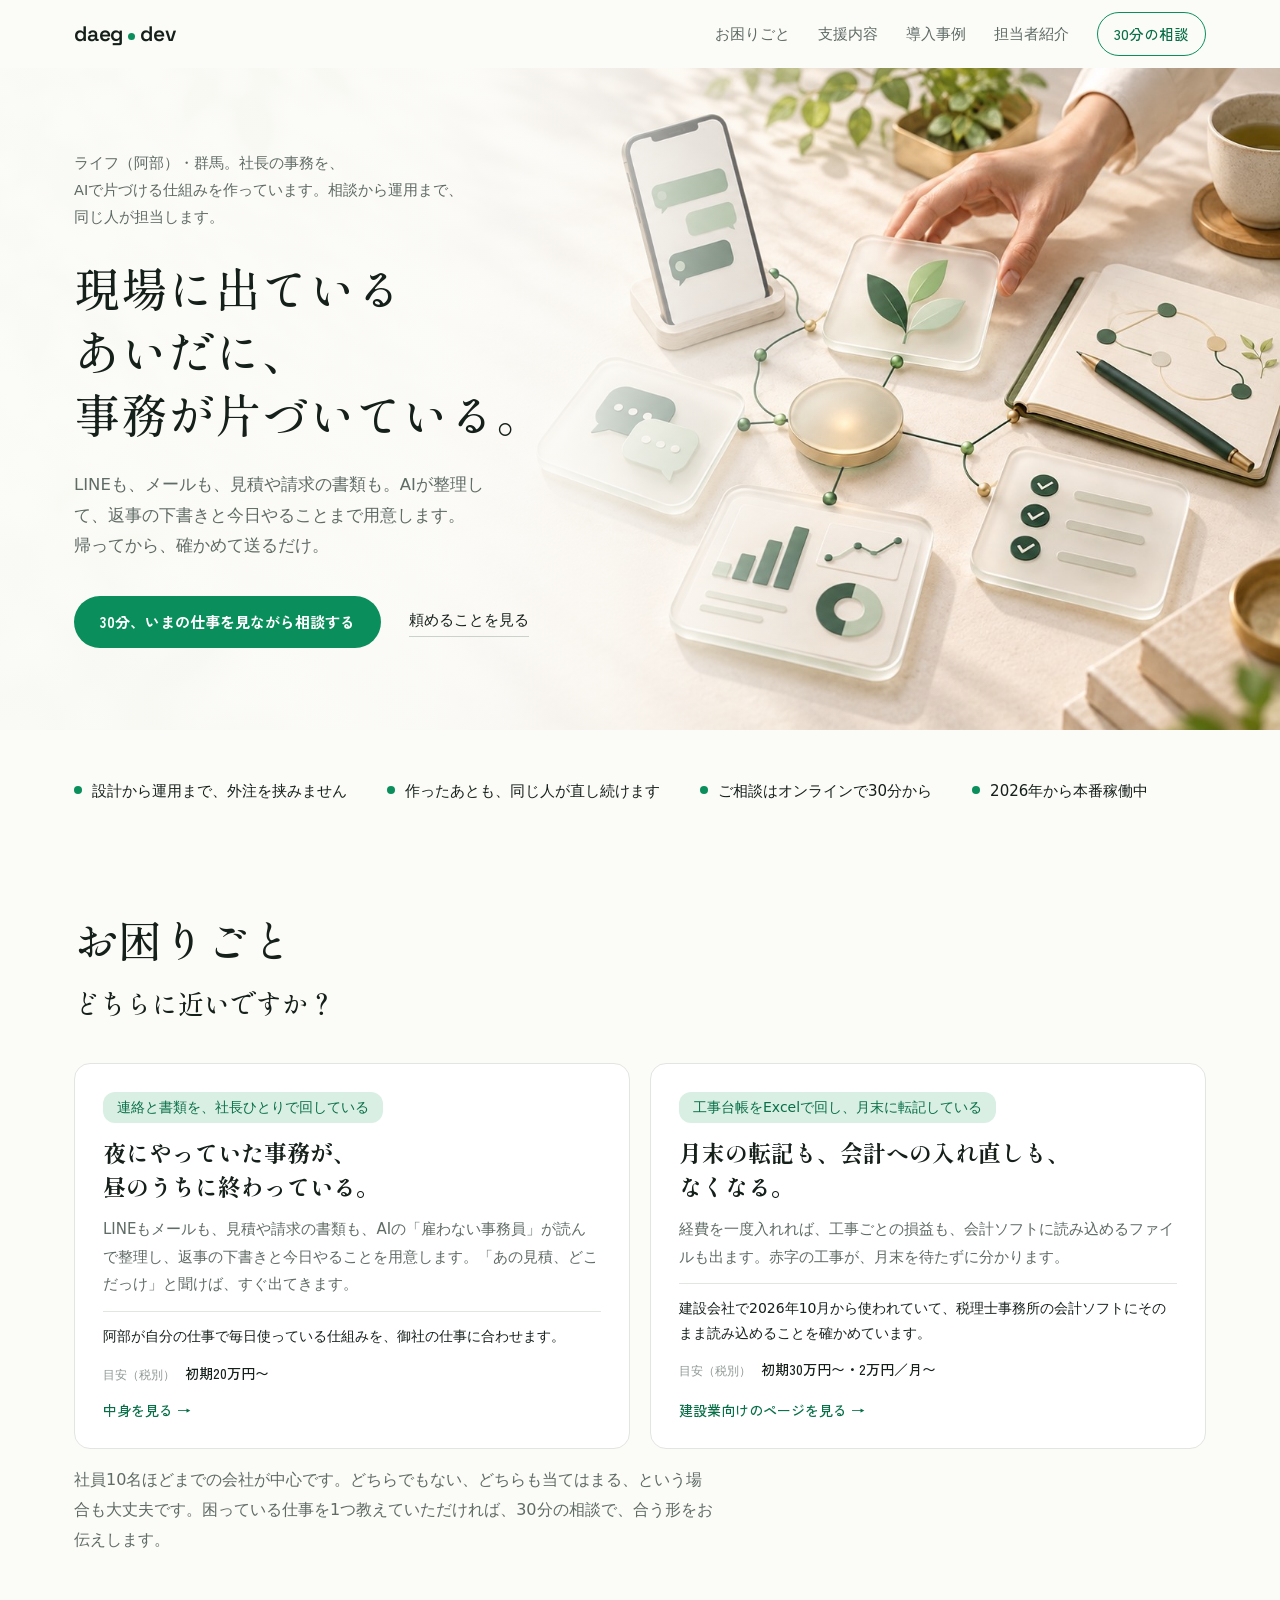
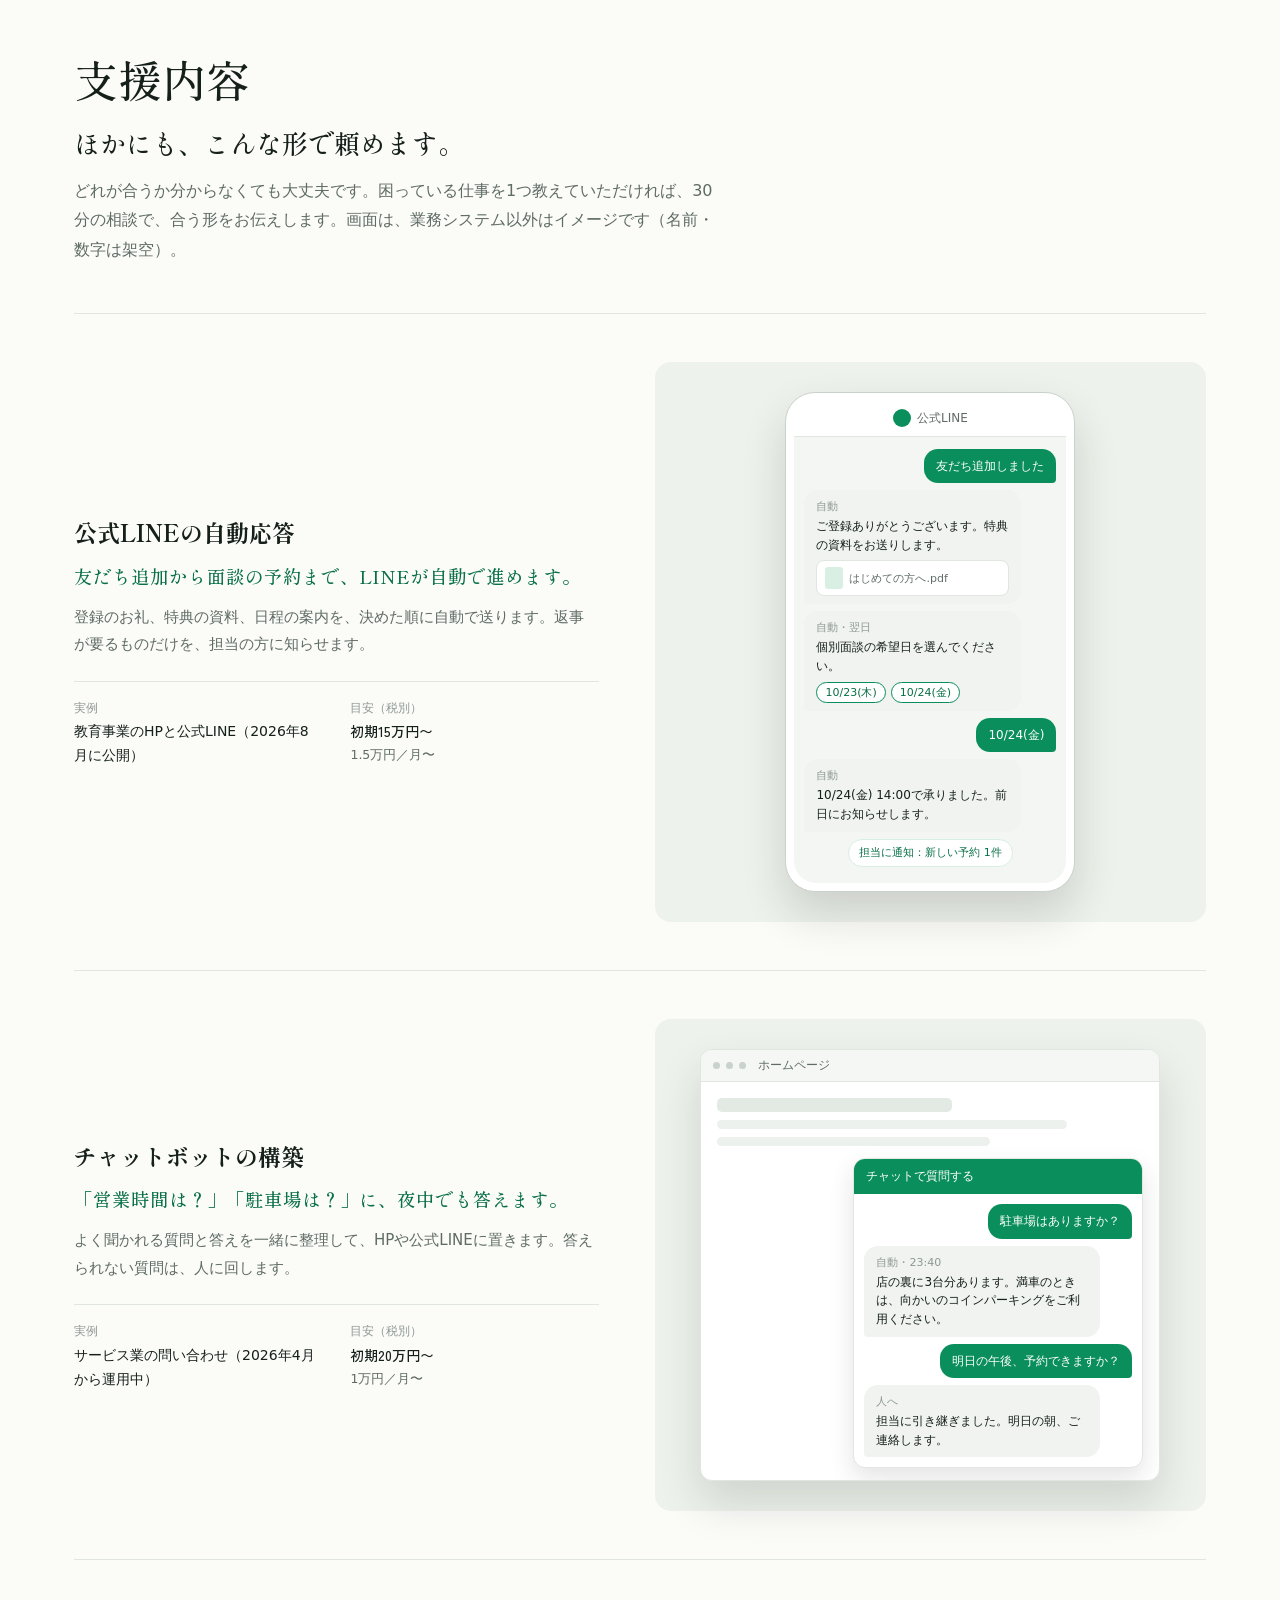
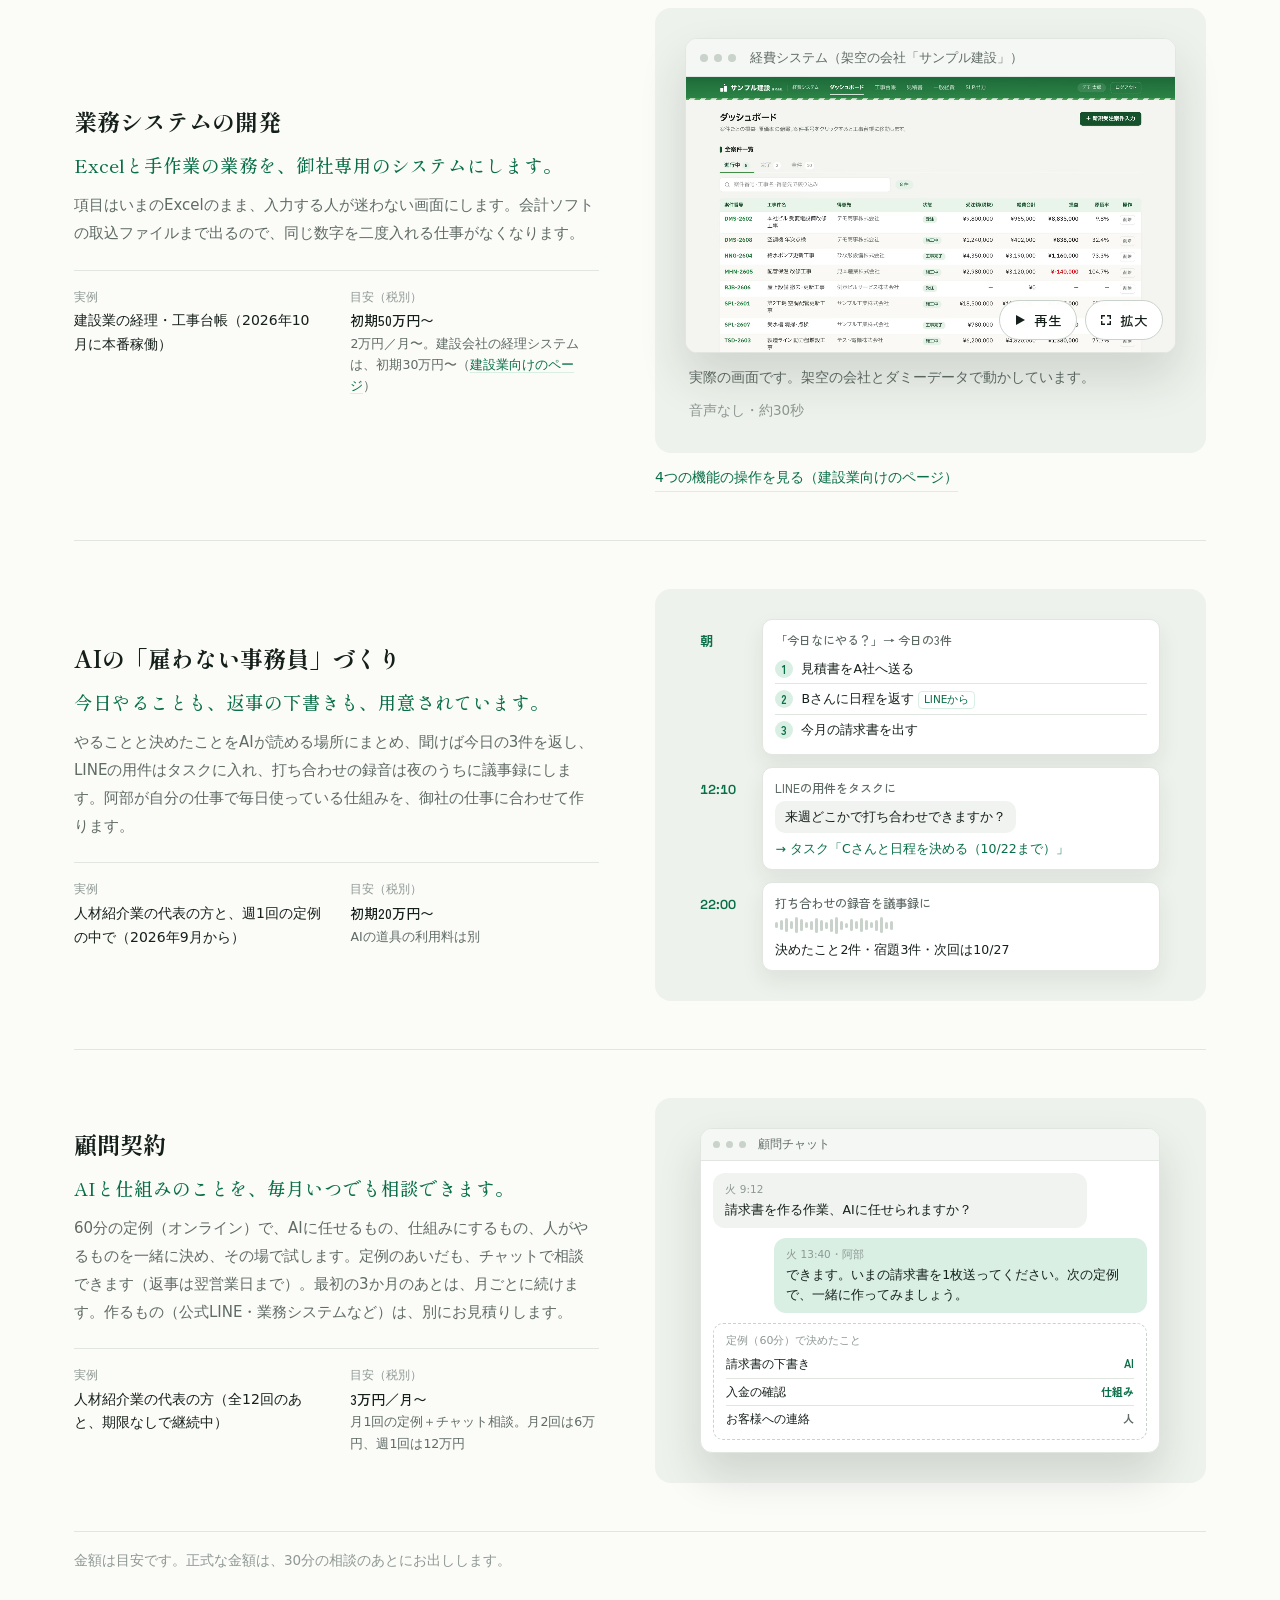
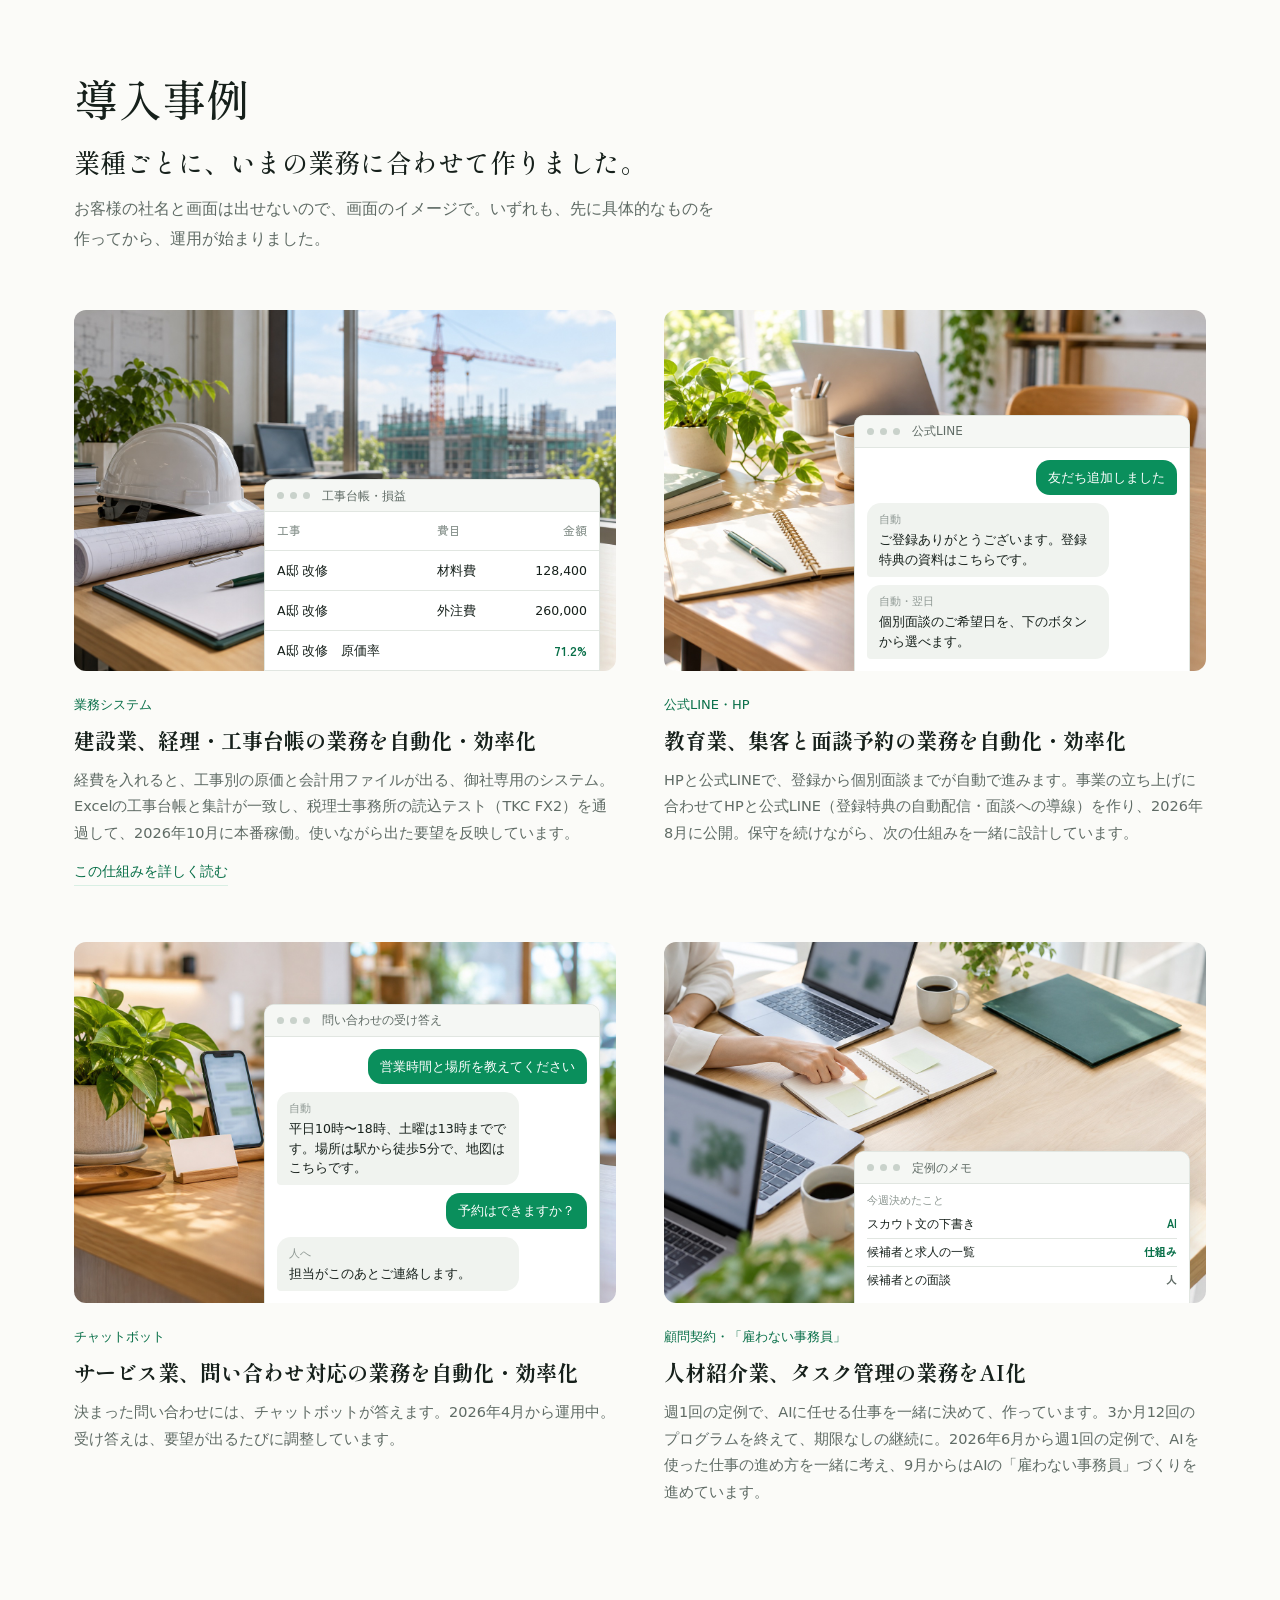
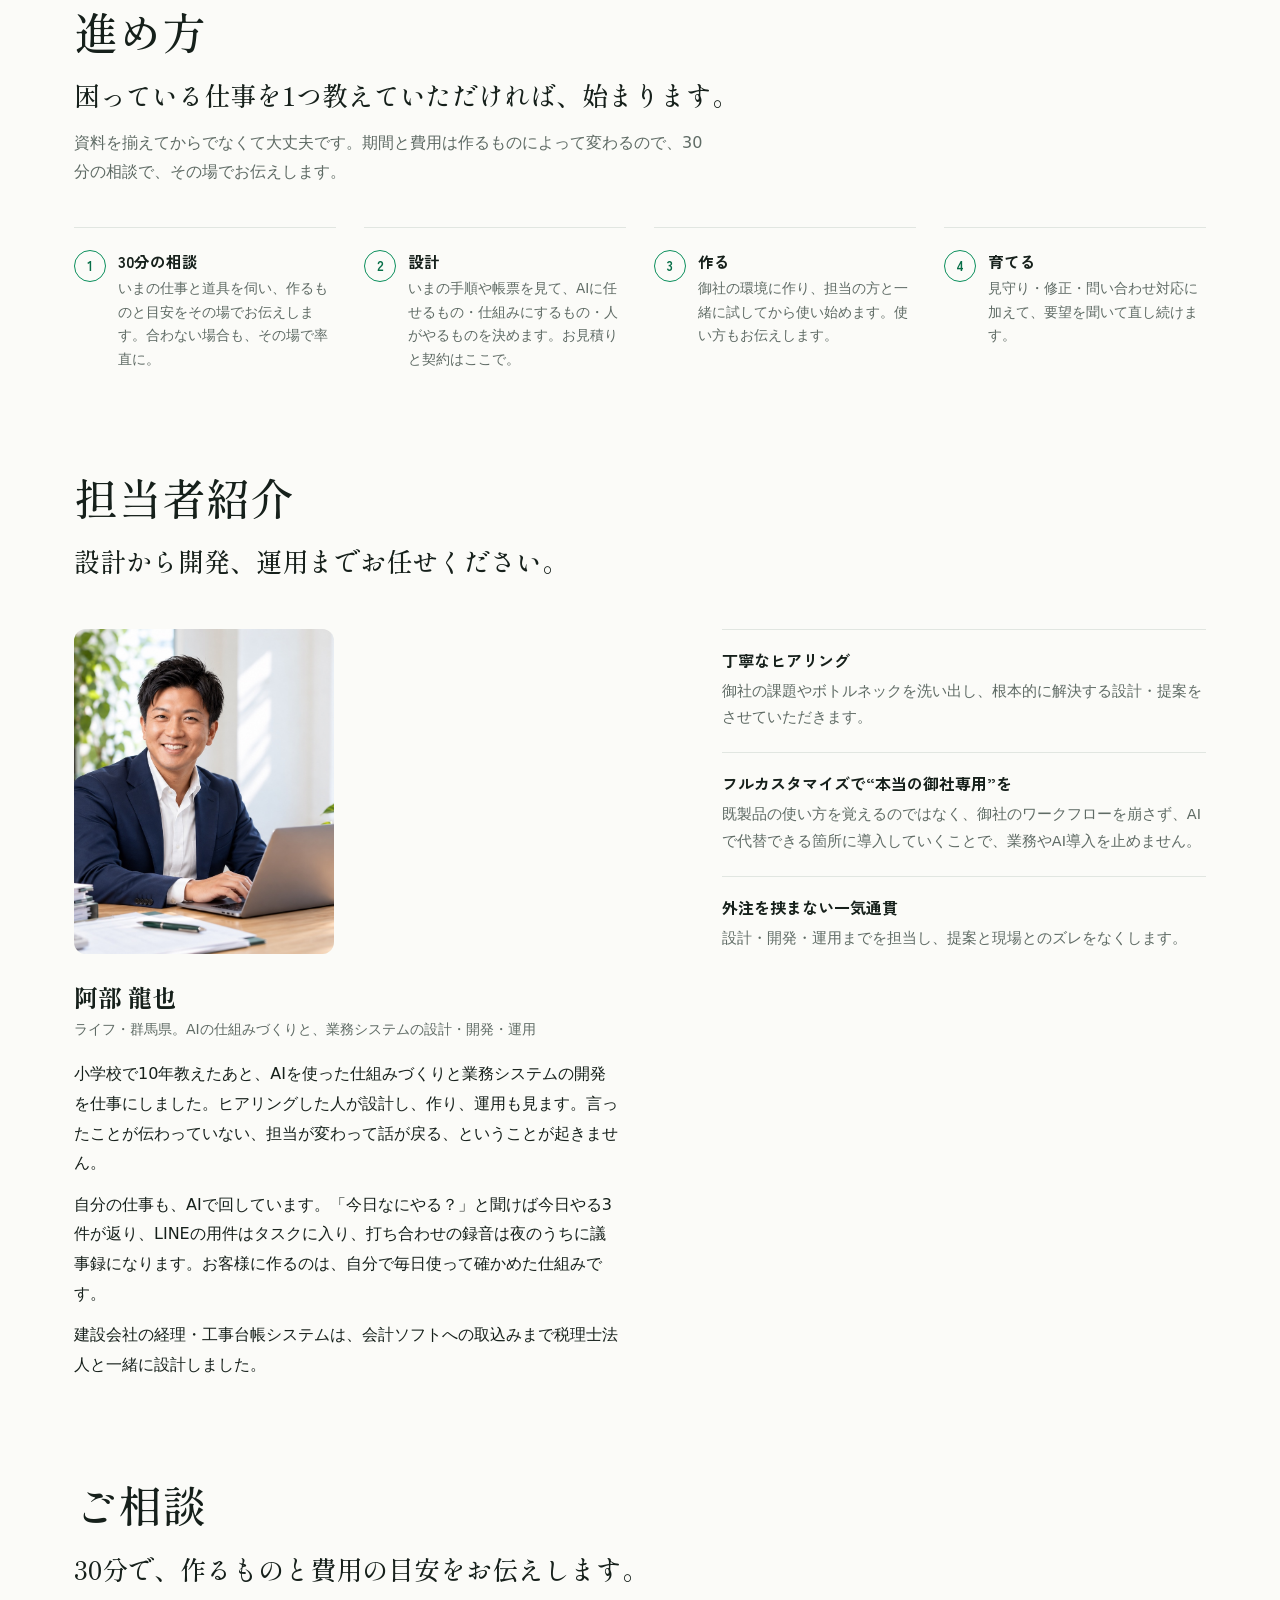
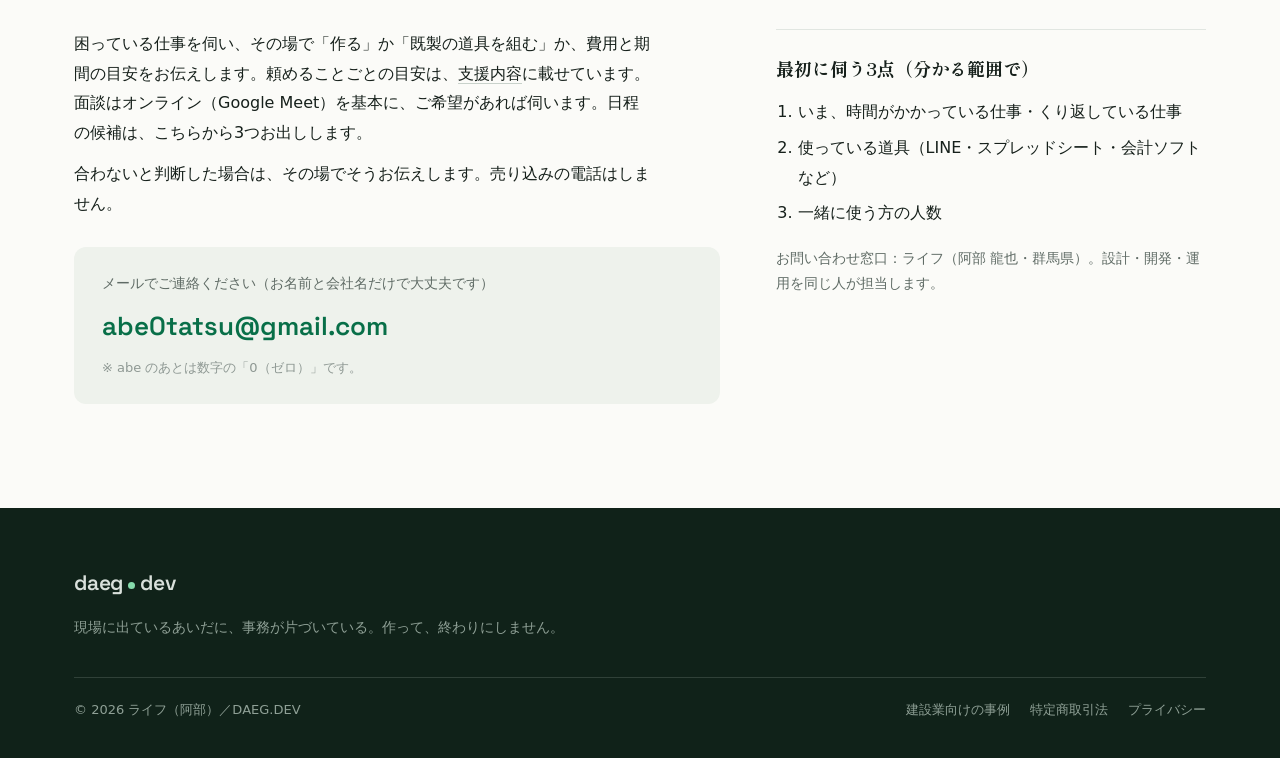
==== commit e85a142f: "頼めることの目安を新しい値段に（公式LINE 15万〜・1.5万〜／チャットボット 20万〜・1万〜／業務システム 50万〜、経理システムは30万〜／雇わない事務員づくり 20万〜／顧問 月2回6万・" ====
--- a/index.html
+++ b/index.html
@@ -408,7 +408,7 @@
             <p class="get"><span class="nb">夜にやっていた事務が、</span><span class="nb">昼のうちに終わっている。</span></p>
             <p class="d">LINEもメールも、見積や請求の書類も、AIの「雇わない事務員」が読んで整理し、返事の下書きと今日やることを用意します。「あの見積、どこだっけ」と聞けば、すぐ出てきます。</p>
             <p class="proof">阿部が自分の仕事で毎日使っている仕組みを、御社の仕事に合わせます。</p>
-            <p class="yen"><span>目安（税別）</span>初期10万円〜</p>
+            <p class="yen"><span>目安（税別）</span>初期20万円〜</p>
             <span class="more">中身を見る</span>
           </a>
           <a class="ent-card" href="./construction/">
@@ -438,7 +438,7 @@
               <p class="d">登録のお礼、特典の資料、日程の案内を、決めた順に自動で送ります。返事が要るものだけを、担当の方に知らせます。</p>
               <dl>
                 <div><dt>実例</dt><dd>教育事業のHPと公式LINE（2026年8月に公開）</dd></div>
-                <div><dt>目安（税別）</dt><dd class="yen" data-price="line">初期10万円〜<small>1万円／月〜</small></dd></div>
+                <div><dt>目安（税別）</dt><dd class="yen" data-price="line">初期15万円〜<small>1.5万円／月〜</small></dd></div>
               </dl>
             </div>
             <div class="media">
@@ -464,7 +464,7 @@
               <p class="d">よく聞かれる質問と答えを一緒に整理して、HPや公式LINEに置きます。答えられない質問は、人に回します。</p>
               <dl>
                 <div><dt>実例</dt><dd>サービス業の問い合わせ（2026年4月から運用中）</dd></div>
-                <div><dt>目安（税別）</dt><dd class="yen" data-price="bot">初期10万円〜<small>5,000円／月〜</small></dd></div>
+                <div><dt>目安（税別）</dt><dd class="yen" data-price="bot">初期20万円〜<small>1万円／月〜</small></dd></div>
               </dl>
             </div>
             <div class="media">
@@ -494,7 +494,7 @@
               <p class="d">項目はいまのExcelのまま、入力する人が迷わない画面にします。会計ソフトの取込ファイルまで出るので、同じ数字を二度入れる仕事がなくなります。</p>
               <dl>
                 <div><dt>実例</dt><dd>建設業の経理・工事台帳（2026年10月に本番稼働）</dd></div>
-                <div><dt>目安（税別）</dt><dd class="yen" data-price="system">初期30万円〜<small>2万円／月〜</small></dd></div>
+                <div><dt>目安（税別）</dt><dd class="yen" data-price="system">初期50万円〜<small>2万円／月〜。建設会社の経理システムは、初期30万円〜（<a href="./construction/">建設業向けのページ</a>）</small></dd></div>
               </dl>
             </div>
             <div class="media">
@@ -524,7 +524,7 @@
               <p class="d">やることと決めたことをAIが読める場所にまとめ、聞けば今日の3件を返し、LINEの用件はタスクに入れ、打ち合わせの録音は夜のうちに議事録にします。阿部が自分の仕事で毎日使っている仕組みを、御社の仕事に合わせて作ります。</p>
               <dl>
                 <div><dt>実例</dt><dd>人材紹介業の代表の方と、週1回の定例の中で（2026年9月から）</dd></div>
-                <div><dt>目安（税別）</dt><dd class="yen" data-price="secretary">初期10万円〜<small>AIの道具の利用料は別</small></dd></div>
+                <div><dt>目安（税別）</dt><dd class="yen" data-price="secretary">初期20万円〜<small>AIの道具の利用料は別</small></dd></div>
               </dl>
             </div>
             <div class="media">
@@ -544,7 +544,7 @@
               <p class="d">60分の定例（オンライン）で、AIに任せるもの、仕組みにするもの、人がやるものを一緒に決め、その場で試します。定例のあいだも、チャットで相談できます（返事は翌営業日まで）。最初の3か月のあとは、月ごとに続けます。作るもの（公式LINE・業務システムなど）は、別にお見積りします。</p>
               <dl>
                 <div><dt>実例</dt><dd>人材紹介業の代表の方（全12回のあと、期限なしで継続中）</dd></div>
-                <div><dt>目安（税別）</dt><dd class="yen" data-price="advisor">3万円／月〜<small>月1回の定例＋チャット相談。月2回は5万円、週1回は10万円</small></dd></div>
+                <div><dt>目安（税別）</dt><dd class="yen" data-price="advisor">3万円／月〜<small>月1回の定例＋チャット相談。月2回は6万円、週1回は12万円</small></dd></div>
               </dl>
             </div>
             <div class="media">
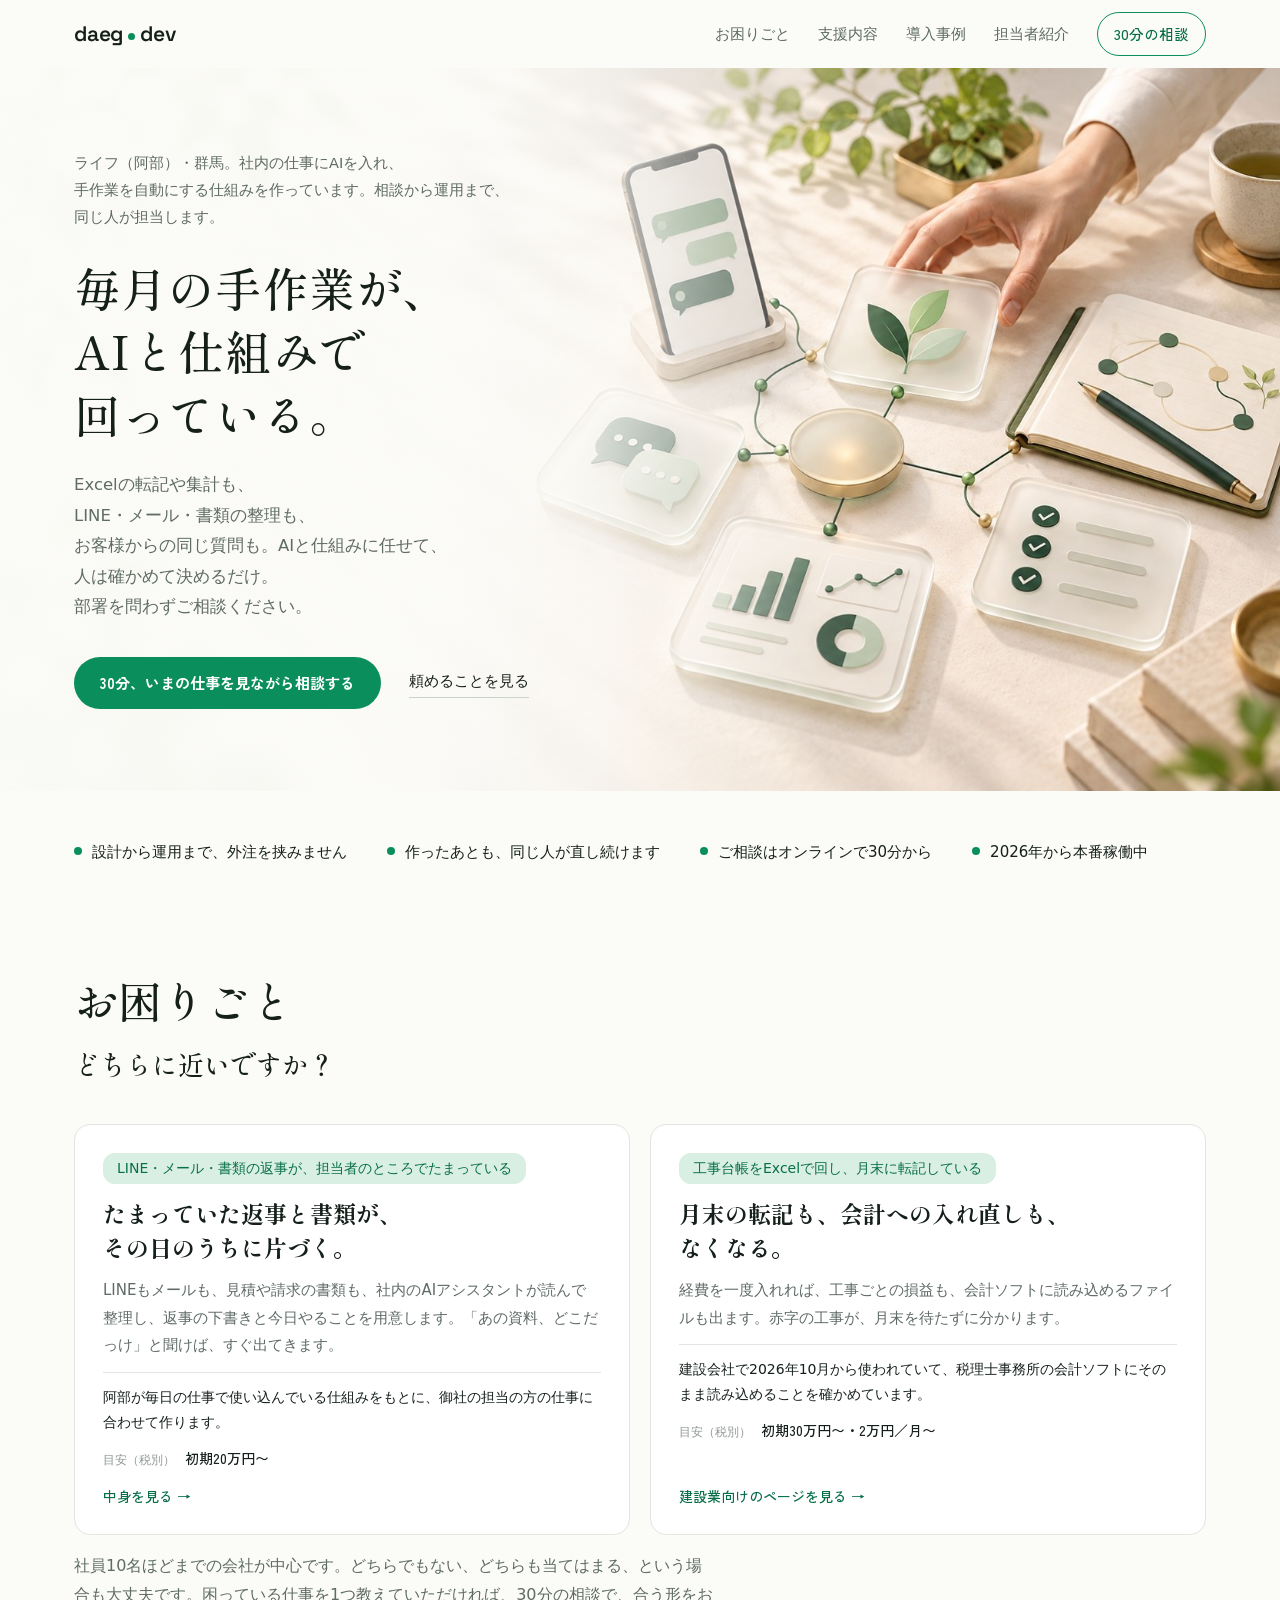
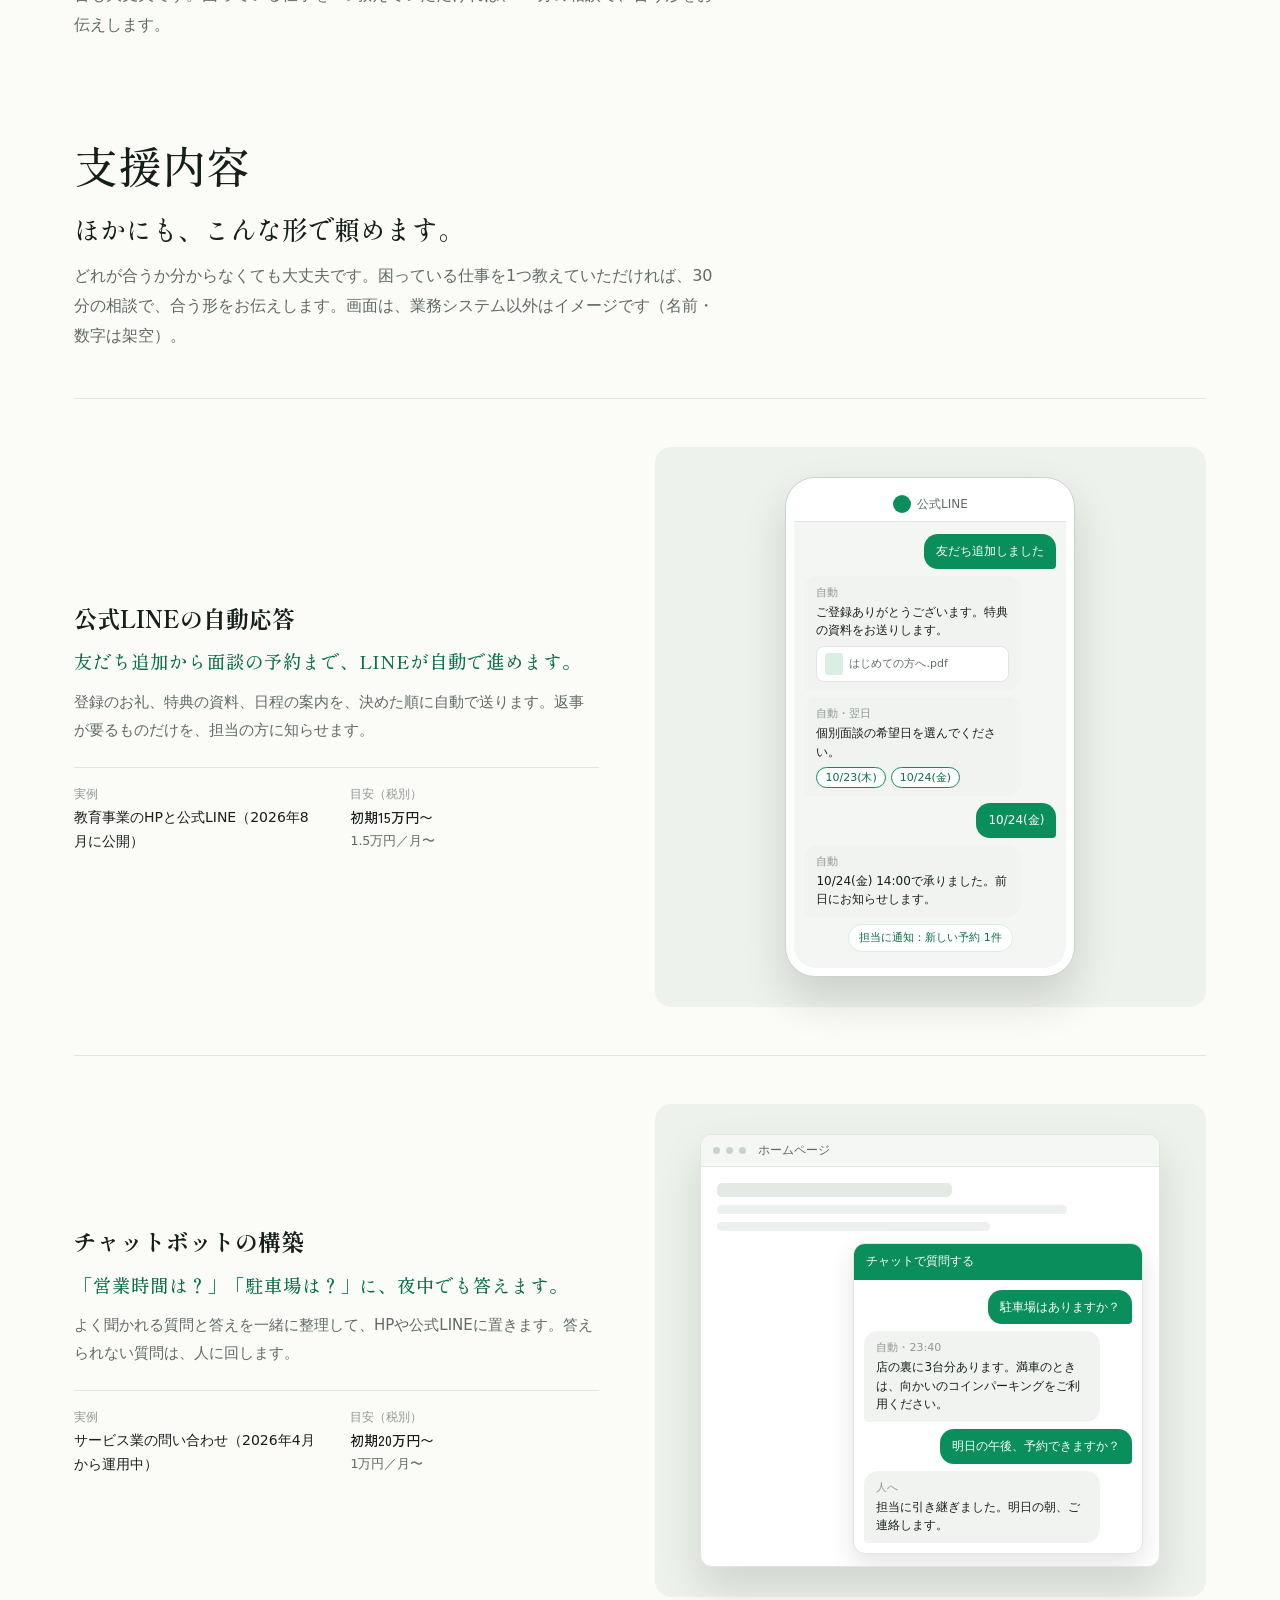
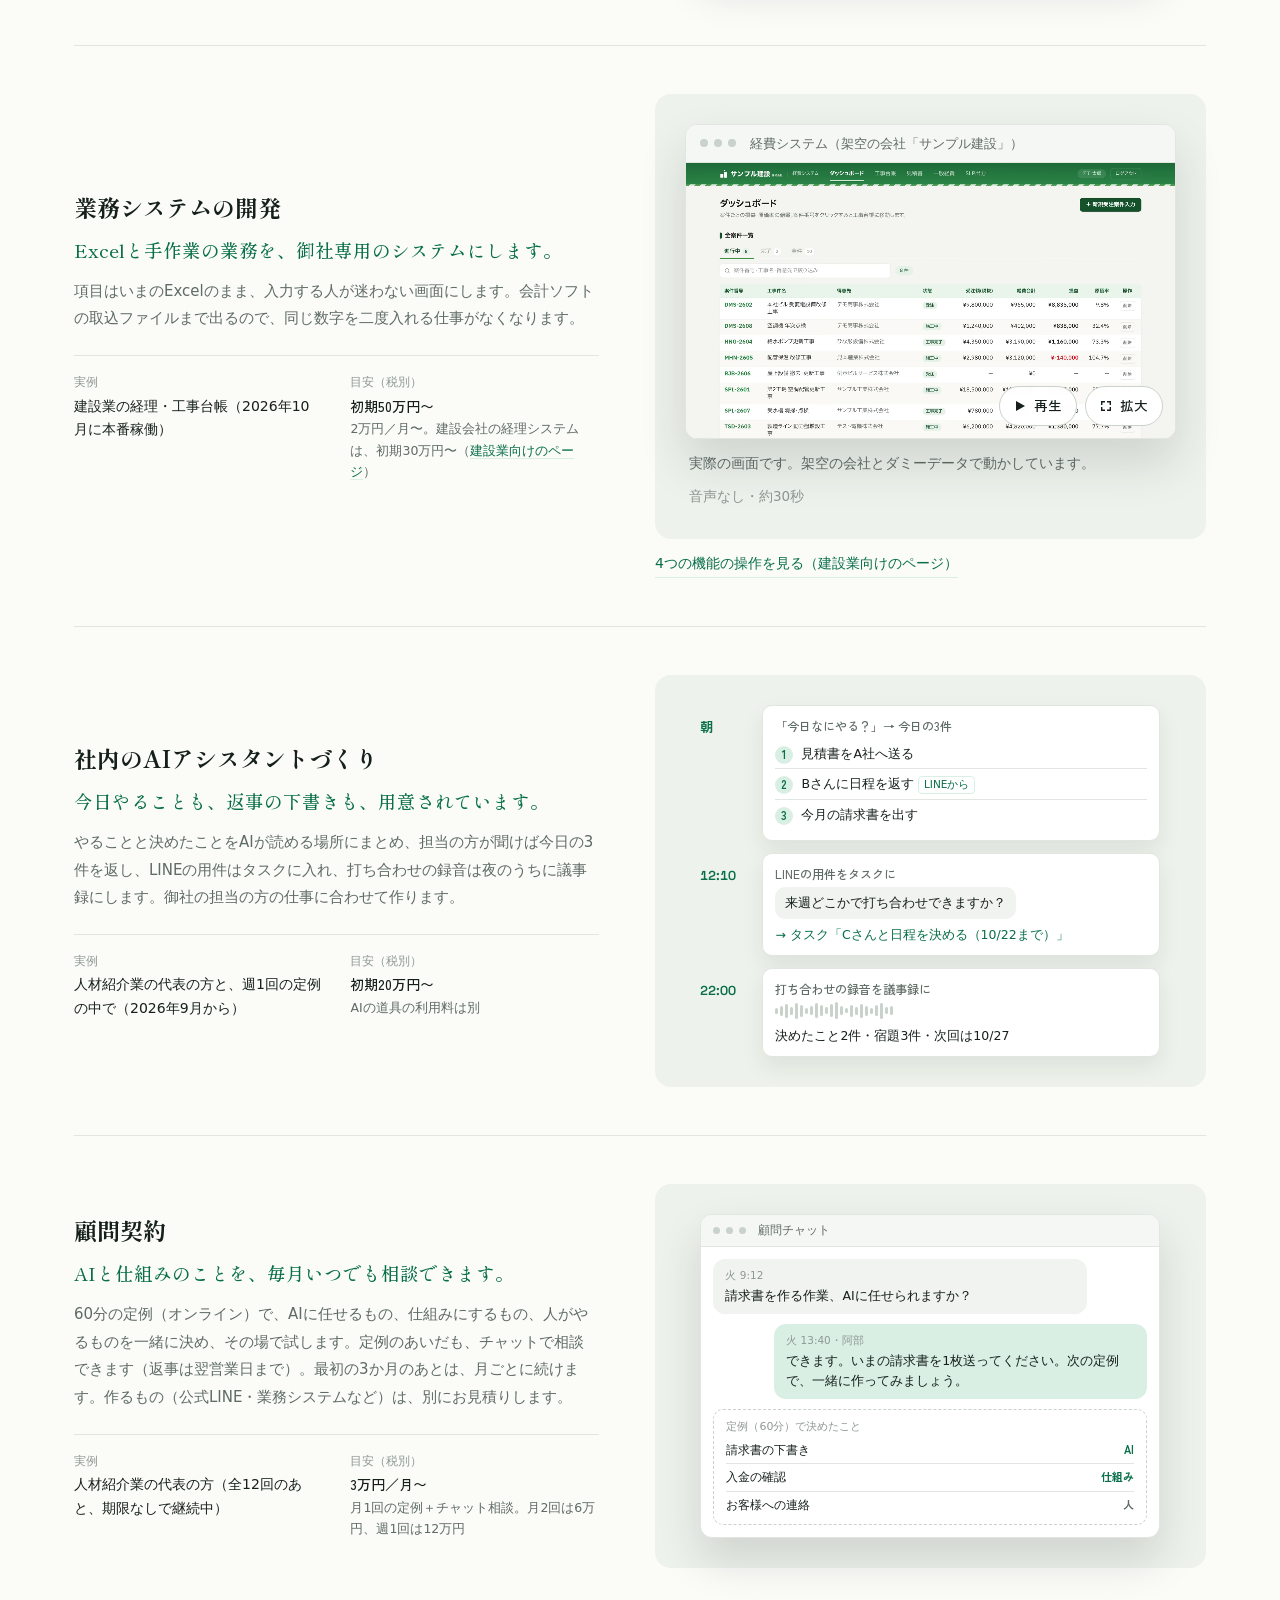
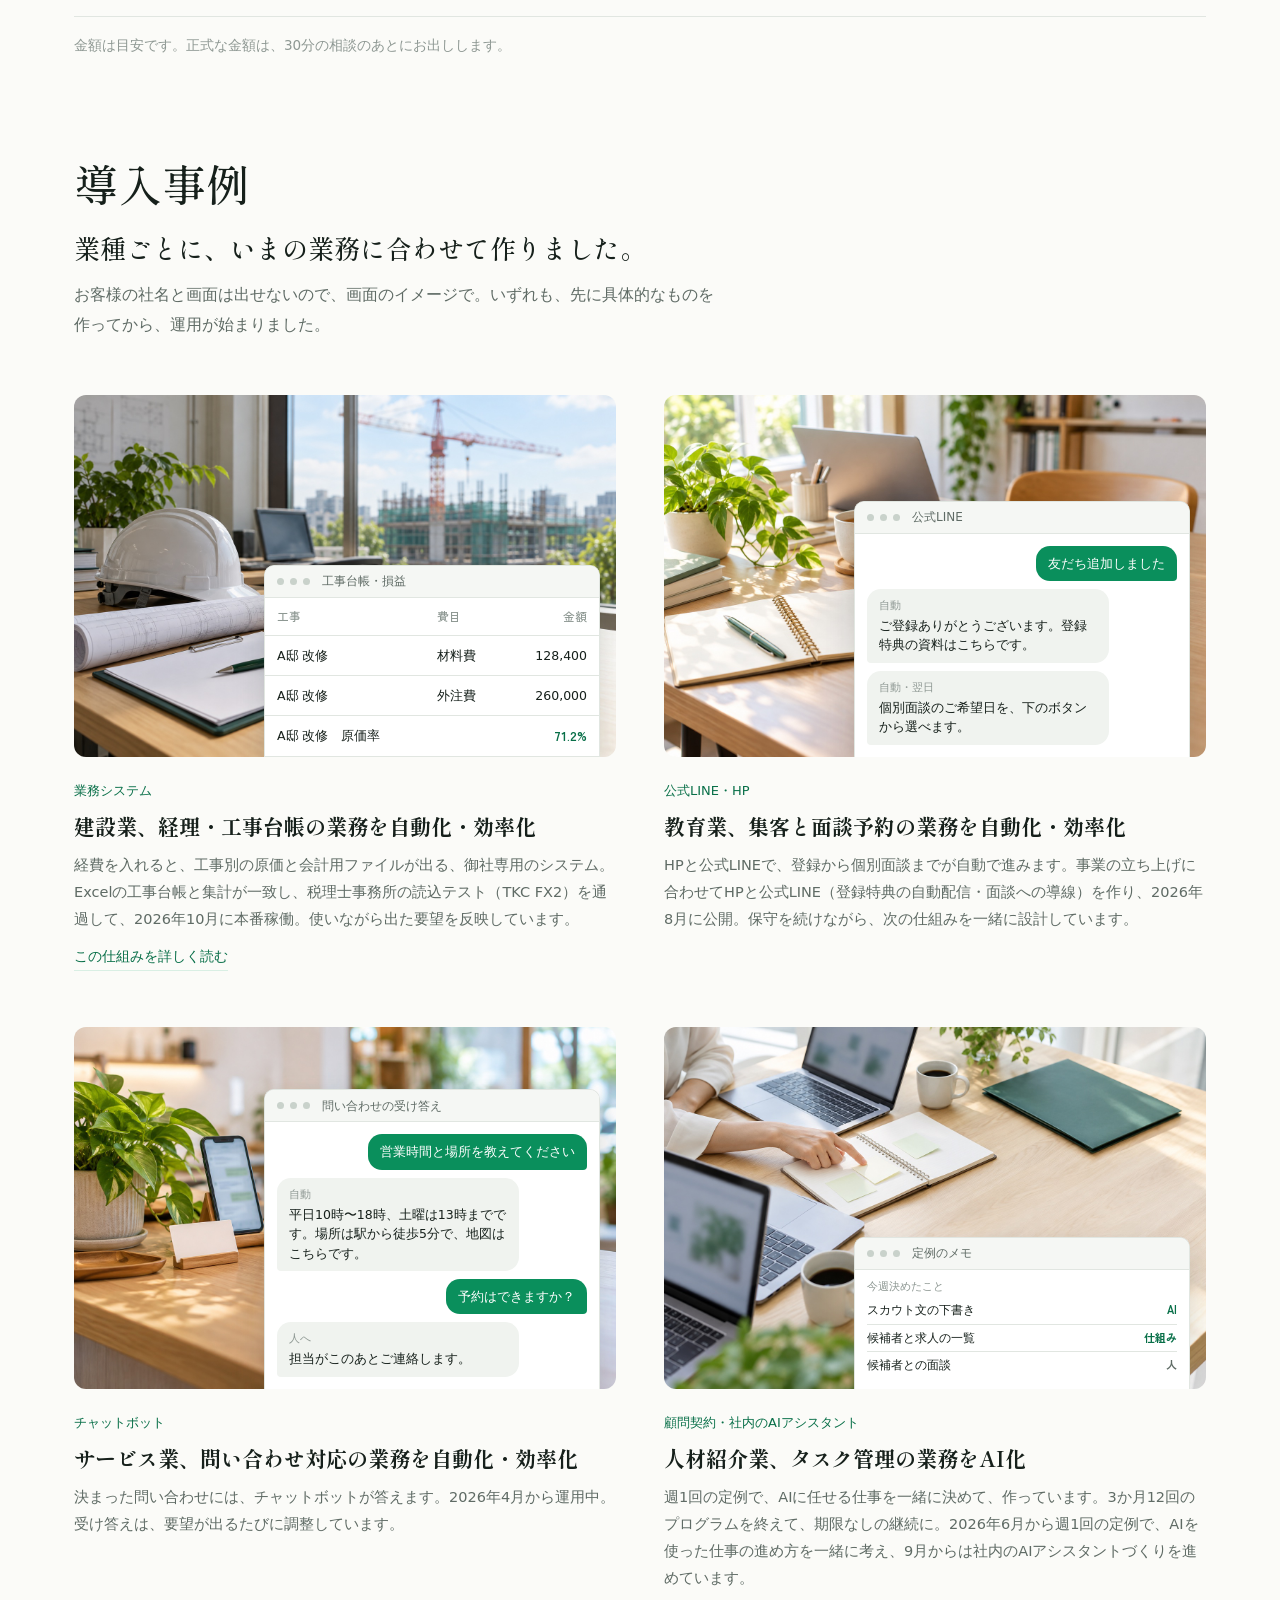
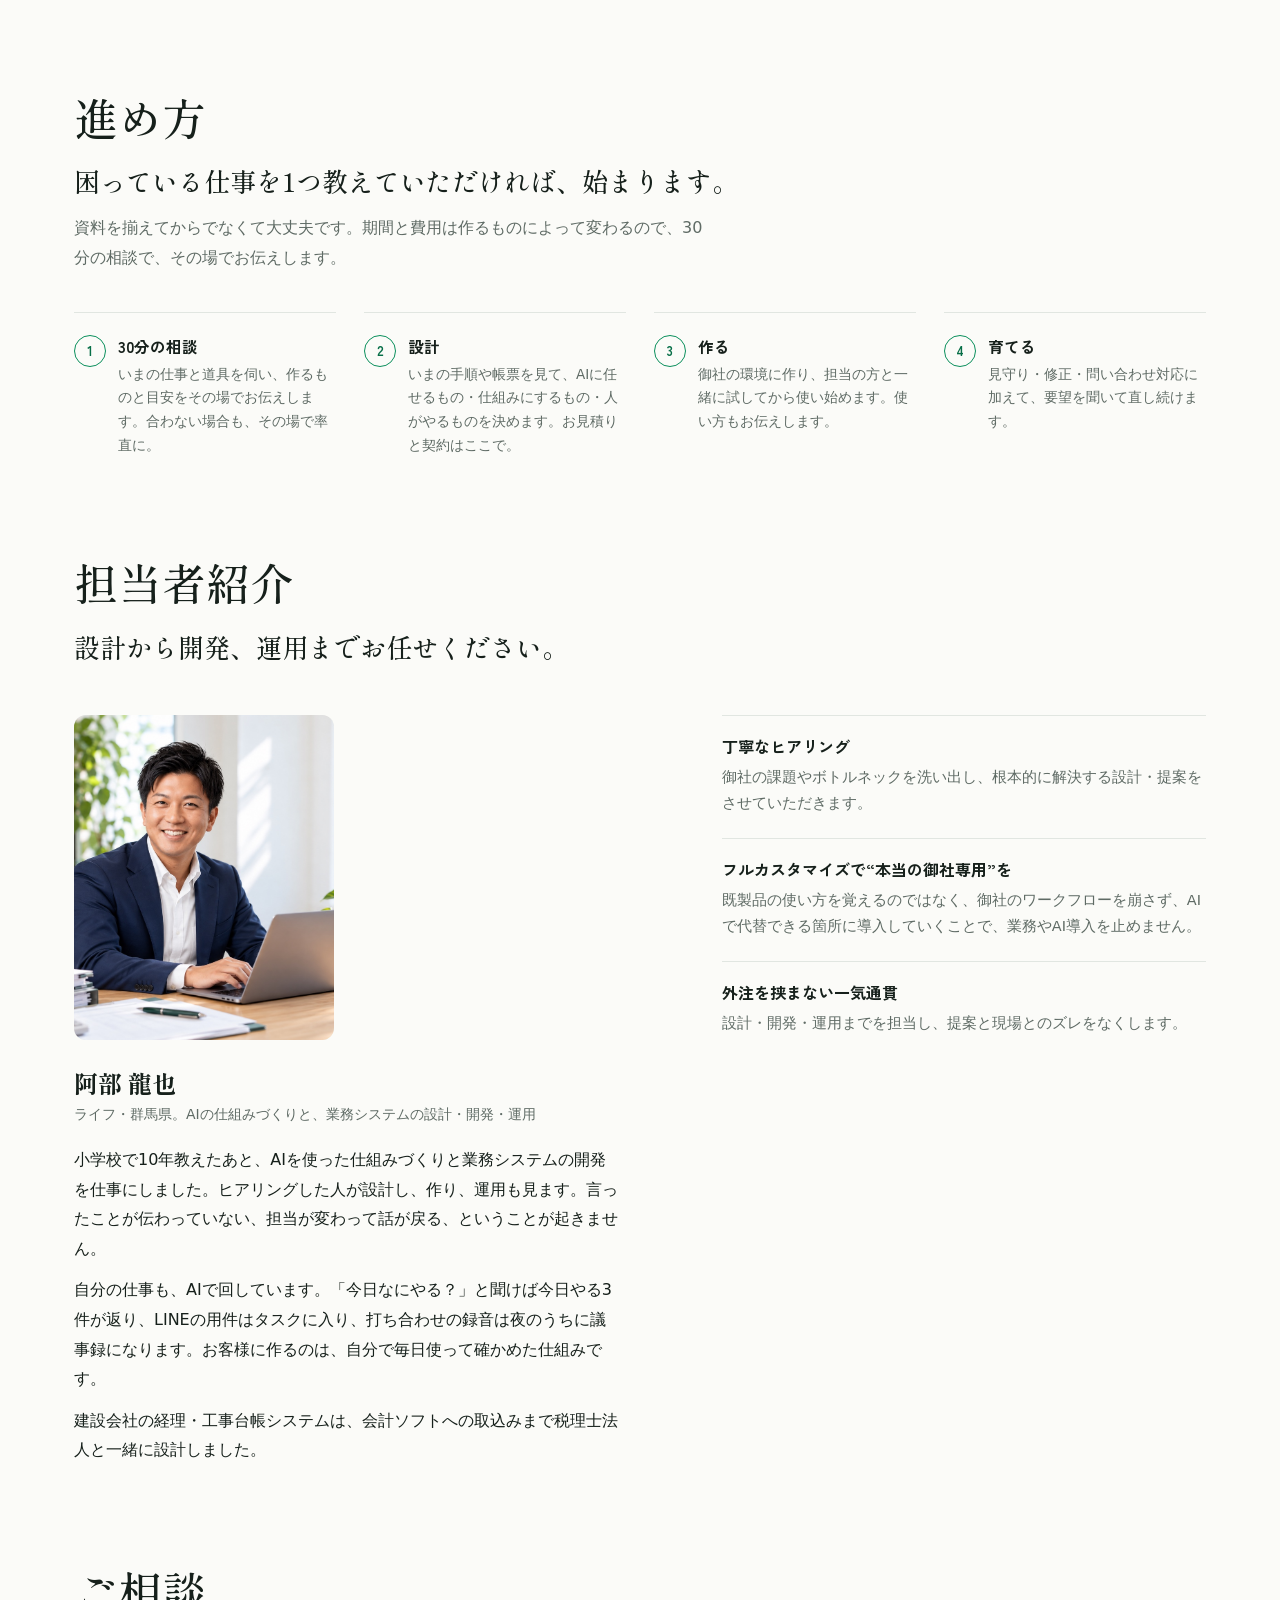
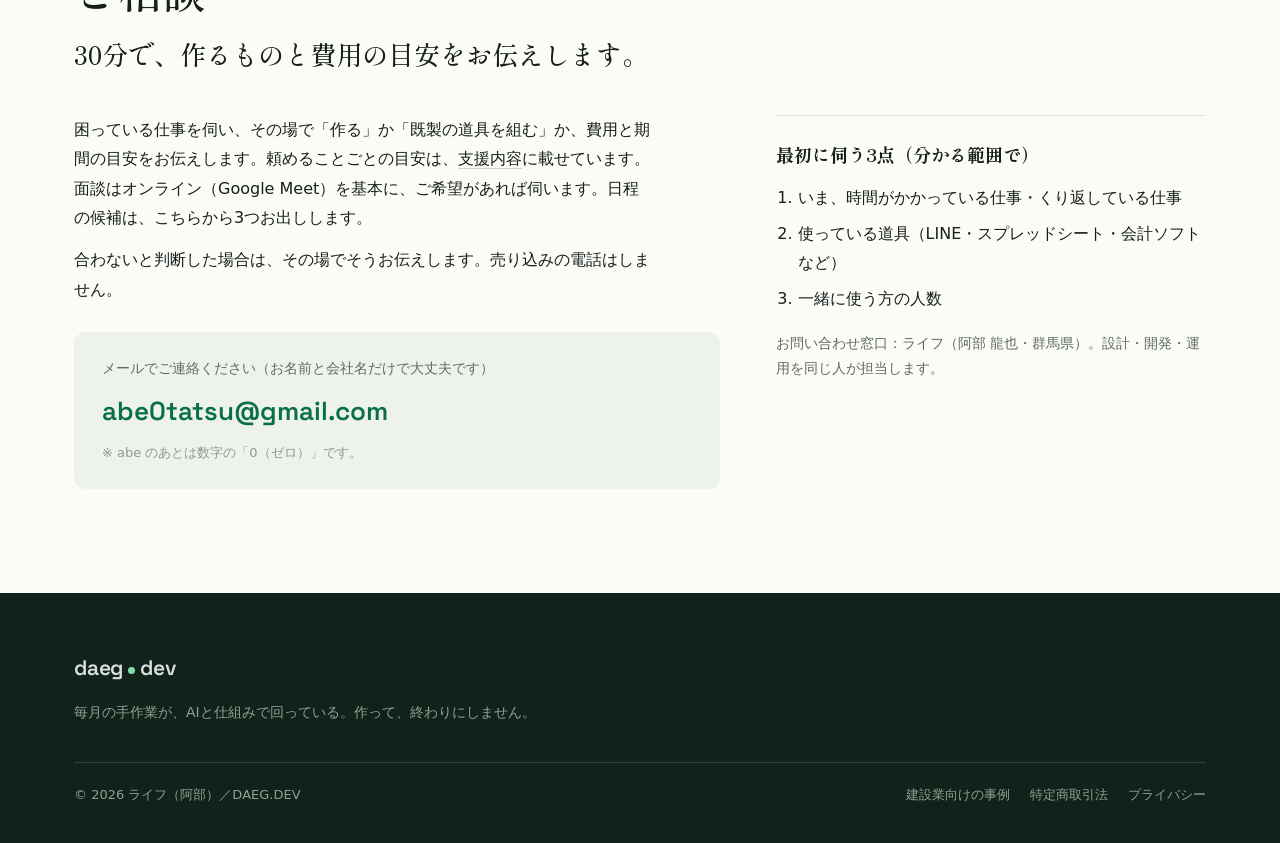
==== commit afd8d092: "トップの言葉をランサーズにそろえる（社内のAI導入・社内のAIアシスタント） 見出し・説明文・お困りごとA・支援内容・導入事例の名前と、共有画像の下の行を変更。値段・実績は変えていない。  Co-Au" ====
--- a/index.html
+++ b/index.html
@@ -3,12 +3,12 @@
 <head>
   <meta charset="utf-8" />
   <meta name="viewport" content="width=device-width, initial-scale=1, viewport-fit=cover" />
-  <title>現場に出ているあいだに、事務が片づいている｜ライフ（阿部）</title>
-  <meta name="description" content="公式LINEの自動応答、チャットボット、業務システムの開発、AIの「雇わない事務員」づくり、顧問契約まで。御社の仕事に合わせて作り、作ったあとも同じ人が直し続けます。群馬・ライフ（阿部）。" />
+  <title>毎月の手作業が、AIと仕組みで回っている｜ライフ（阿部）</title>
+  <meta name="description" content="社内の仕事にAIを入れ、手作業を自動にします。公式LINEの自動応答、チャットボット、業務システムの開発、社内のAIアシスタントづくり、顧問契約まで。御社の仕事に合わせて作り、作ったあとも同じ人が直し続けます。群馬・ライフ（阿部）。" />
   <meta name="robots" content="index,follow" />
 
-  <meta property="og:title" content="現場に出ているあいだに、事務が片づいている｜ライフ（阿部）" />
-  <meta property="og:description" content="公式LINEの自動応答、チャットボット、業務システムの開発、AIの「雇わない事務員」づくり、顧問契約まで。作ったあとも、同じ人が直し続けます。" />
+  <meta property="og:title" content="毎月の手作業が、AIと仕組みで回っている｜ライフ（阿部）" />
+  <meta property="og:description" content="社内の仕事にAIを入れ、手作業を自動にします。公式LINEの自動応答、チャットボット、業務システムの開発、社内のAIアシスタントづくり、顧問契約まで。作ったあとも、同じ人が直し続けます。" />
   <meta property="og:type" content="website" />
   <meta property="og:url" content="https://tr-1103.github.io/daeg-dev/" />
   <link rel="canonical" href="https://tr-1103.github.io/daeg-dev/" />
@@ -249,7 +249,7 @@
     .widget .wh{background:var(--green);color:#fff;font-size:11.5px;padding:7px 12px}
     .widget .chat{padding:10px;font-size:12px;gap:7px}
     .widget .bub{max-width:88%}
-    /* AI秘書：一日の流れ（朝・昼・夜） */
+    /* 社内のAIアシスタント：一日の流れ（朝・昼・夜） */
     .day{list-style:none;margin:0;padding:0;display:grid;gap:12px;max-width:460px}
     .day>li{display:grid;grid-template-columns:52px minmax(0,1fr);gap:10px;align-items:start}
     .day .when{font-family:var(--logo);font-weight:600;font-size:13px;color:var(--green-deep);padding-top:11px;font-variant-numeric:tabular-nums}
@@ -370,13 +370,13 @@
     <!-- 見出し：タイトルの左余白を確保した、5つの支援がつながる背景画像 -->
     <section class="hero">
       <figure class="hero-bg">
-        <img data-hero-stage src="./assets/images/business/hero-connected-work-wide.jpg" width="1672" height="941" alt="公式LINE、チャットボット、業務システム、「雇わない事務員」、個別相談がひとつにつながる仕事環境のイメージ" fetchpriority="high" decoding="async" />
+        <img data-hero-stage src="./assets/images/business/hero-connected-work-wide.jpg" width="1672" height="941" alt="公式LINE、チャットボット、業務システム、社内のAIアシスタント、個別相談がひとつにつながる仕事環境のイメージ" fetchpriority="high" decoding="async" />
       </figure>
       <div class="wrap hero-grid">
         <div class="hero-text">
-          <p class="who">ライフ（阿部）・群馬。<span class="nb">社長の事務を、</span><span class="nb">AIで片づける仕組みを作っています。</span><span class="nb">相談から運用まで、</span><span class="nb">同じ人が担当します。</span></p>
-          <h1><span class="nb">現場に出ている</span><span class="nb">あいだに、</span><br /><span class="nb">事務が</span><span class="nb">片づいている。</span></h1>
-          <p class="lead">LINEも、メールも、見積や請求の書類も。AIが整理して、返事の下書きと今日やることまで用意します。<span class="nb">帰ってから、</span><span class="nb">確かめて送るだけ。</span></p>
+          <p class="who">ライフ（阿部）・群馬。<span class="nb">社内の仕事にAIを入れ、</span><span class="nb">手作業を自動にする仕組みを作っています。</span><span class="nb">相談から運用まで、</span><span class="nb">同じ人が担当します。</span></p>
+          <h1><span class="nb">毎月の手作業が、</span><br /><span class="nb">AIと仕組みで</span><span class="nb">回っている。</span></h1>
+          <p class="lead"><span class="nb">Excelの転記や集計も、</span><span class="nb">LINE・メール・書類の整理も、</span><span class="nb">お客様からの同じ質問も。</span><span class="nb">AIと仕組みに任せて、</span><span class="nb">人は確かめて決めるだけ。</span><span class="nb">部署を問わずご相談ください。</span></p>
           <div class="ctas">
             <a class="btn" href="#contact">30分、いまの仕事を見ながら相談する</a>
             <a class="tlink" href="#services">頼めることを見る</a>
@@ -397,17 +397,17 @@
       </div>
     </section>
 
-    <!-- お困りごと：手に入るものから選ぶ入口2つ（A＝雇わない事務員、B＝建設業の経理） -->
+    <!-- お困りごと：手に入るものから選ぶ入口2つ（A＝社内のAIアシスタント、B＝建設業の経理） -->
     <section class="sec" id="worries">
       <div class="wrap">
         <h2>お困りごと</h2>
         <p class="catch">どちらに近いですか？</p>
         <div class="ent">
           <a class="ent-card" href="#svc-secretary">
-            <p class="q"><span class="nb">連絡と書類を、</span><span class="nb">社長ひとりで回している</span></p>
-            <p class="get"><span class="nb">夜にやっていた事務が、</span><span class="nb">昼のうちに終わっている。</span></p>
-            <p class="d">LINEもメールも、見積や請求の書類も、AIの「雇わない事務員」が読んで整理し、返事の下書きと今日やることを用意します。「あの見積、どこだっけ」と聞けば、すぐ出てきます。</p>
-            <p class="proof">阿部が自分の仕事で毎日使っている仕組みを、御社の仕事に合わせます。</p>
+            <p class="q"><span class="nb">LINE・メール・書類の返事が、</span><span class="nb">担当者のところでたまっている</span></p>
+            <p class="get"><span class="nb">たまっていた返事と書類が、</span><span class="nb">その日のうちに片づく。</span></p>
+            <p class="d">LINEもメールも、見積や請求の書類も、社内のAIアシスタントが読んで整理し、返事の下書きと今日やることを用意します。「あの資料、どこだっけ」と聞けば、すぐ出てきます。</p>
+            <p class="proof">阿部が毎日の仕事で使い込んでいる仕組みをもとに、御社の担当の方の仕事に合わせて作ります。</p>
             <p class="yen"><span>目安（税別）</span>初期20万円〜</p>
             <span class="more">中身を見る</span>
           </a>
@@ -519,16 +519,16 @@
           </article>
           <article id="svc-secretary">
             <div class="txt">
-              <h3>AIの<span class="nb">「雇わない事務員」</span><span class="nb">づくり</span></h3>
+              <h3><span class="nb">社内のAIアシスタント</span><span class="nb">づくり</span></h3>
               <p class="say">今日やることも、返事の下書きも、用意されています。</p>
-              <p class="d">やることと決めたことをAIが読める場所にまとめ、聞けば今日の3件を返し、LINEの用件はタスクに入れ、打ち合わせの録音は夜のうちに議事録にします。阿部が自分の仕事で毎日使っている仕組みを、御社の仕事に合わせて作ります。</p>
+              <p class="d">やることと決めたことをAIが読める場所にまとめ、担当の方が聞けば今日の3件を返し、LINEの用件はタスクに入れ、打ち合わせの録音は夜のうちに議事録にします。御社の担当の方の仕事に合わせて作ります。</p>
               <dl>
                 <div><dt>実例</dt><dd>人材紹介業の代表の方と、週1回の定例の中で（2026年9月から）</dd></div>
                 <div><dt>目安（税別）</dt><dd class="yen" data-price="secretary">初期20万円〜<small>AIの道具の利用料は別</small></dd></div>
               </dl>
             </div>
             <div class="media">
-              <div class="stage" role="img" aria-label="「雇わない事務員」の一日のイメージ。朝、「今日なにやる？」と聞くと今日の3件が返り、昼にLINEの用件がタスクに入り、夜に打ち合わせの録音が議事録になる">
+              <div class="stage" role="img" aria-label="社内のAIアシスタントの一日のイメージ。朝、「今日なにやる？」と聞くと今日の3件が返り、昼にLINEの用件がタスクに入り、夜に打ち合わせの録音が議事録になる">
                 <ol class="day" aria-hidden="true" data-demo-seq>
                   <li data-step><span class="when">朝</span><div class="card"><b>「今日なにやる？」→ 今日の3件</b><ol class="todo"><li><span class="tx">見積書をA社へ送る</span></li><li><span class="tx">Bさんに日程を返す <small>LINEから</small></span></li><li><span class="tx">今月の請求書を出す</span></li></ol></div></li>
                   <li data-step><span class="when">12:10</span><div class="card"><b>LINEの用件をタスクに</b><span class="q">来週どこかで打ち合わせできますか？</span><span class="to">→ タスク「Cさんと日程を決める（10/22まで）」</span></div></li>
@@ -640,9 +640,9 @@
               </div>
             </div></div>
             <div class="label">
-              <p class="ind">顧問契約・「雇わない事務員」</p>
+              <p class="ind">顧問契約・社内のAIアシスタント</p>
               <h3>人材紹介業、タスク管理の業務をAI化</h3>
-              <p>週1回の定例で、AIに任せる仕事を一緒に決めて、作っています。3か月12回のプログラムを終えて、期限なしの継続に。2026年6月から週1回の定例で、AIを使った仕事の進め方を一緒に考え、9月からはAIの「雇わない事務員」づくりを進めています。</p>
+              <p>週1回の定例で、AIに任せる仕事を一緒に決めて、作っています。3か月12回のプログラムを終えて、期限なしの継続に。2026年6月から週1回の定例で、AIを使った仕事の進め方を一緒に考え、9月からは社内のAIアシスタントづくりを進めています。</p>
             </div>
           </article>
         </div>
@@ -726,7 +726,7 @@
       <div class="top">
         <div>
           <a class="logo" href="./">daeg<span class="dot"></span>dev</a>
-          <p class="tag">現場に出ているあいだに、事務が片づいている。作って、終わりにしません。</p>
+          <p class="tag">毎月の手作業が、AIと仕組みで回っている。作って、終わりにしません。</p>
         </div>
       </div>
       <div class="bottom">
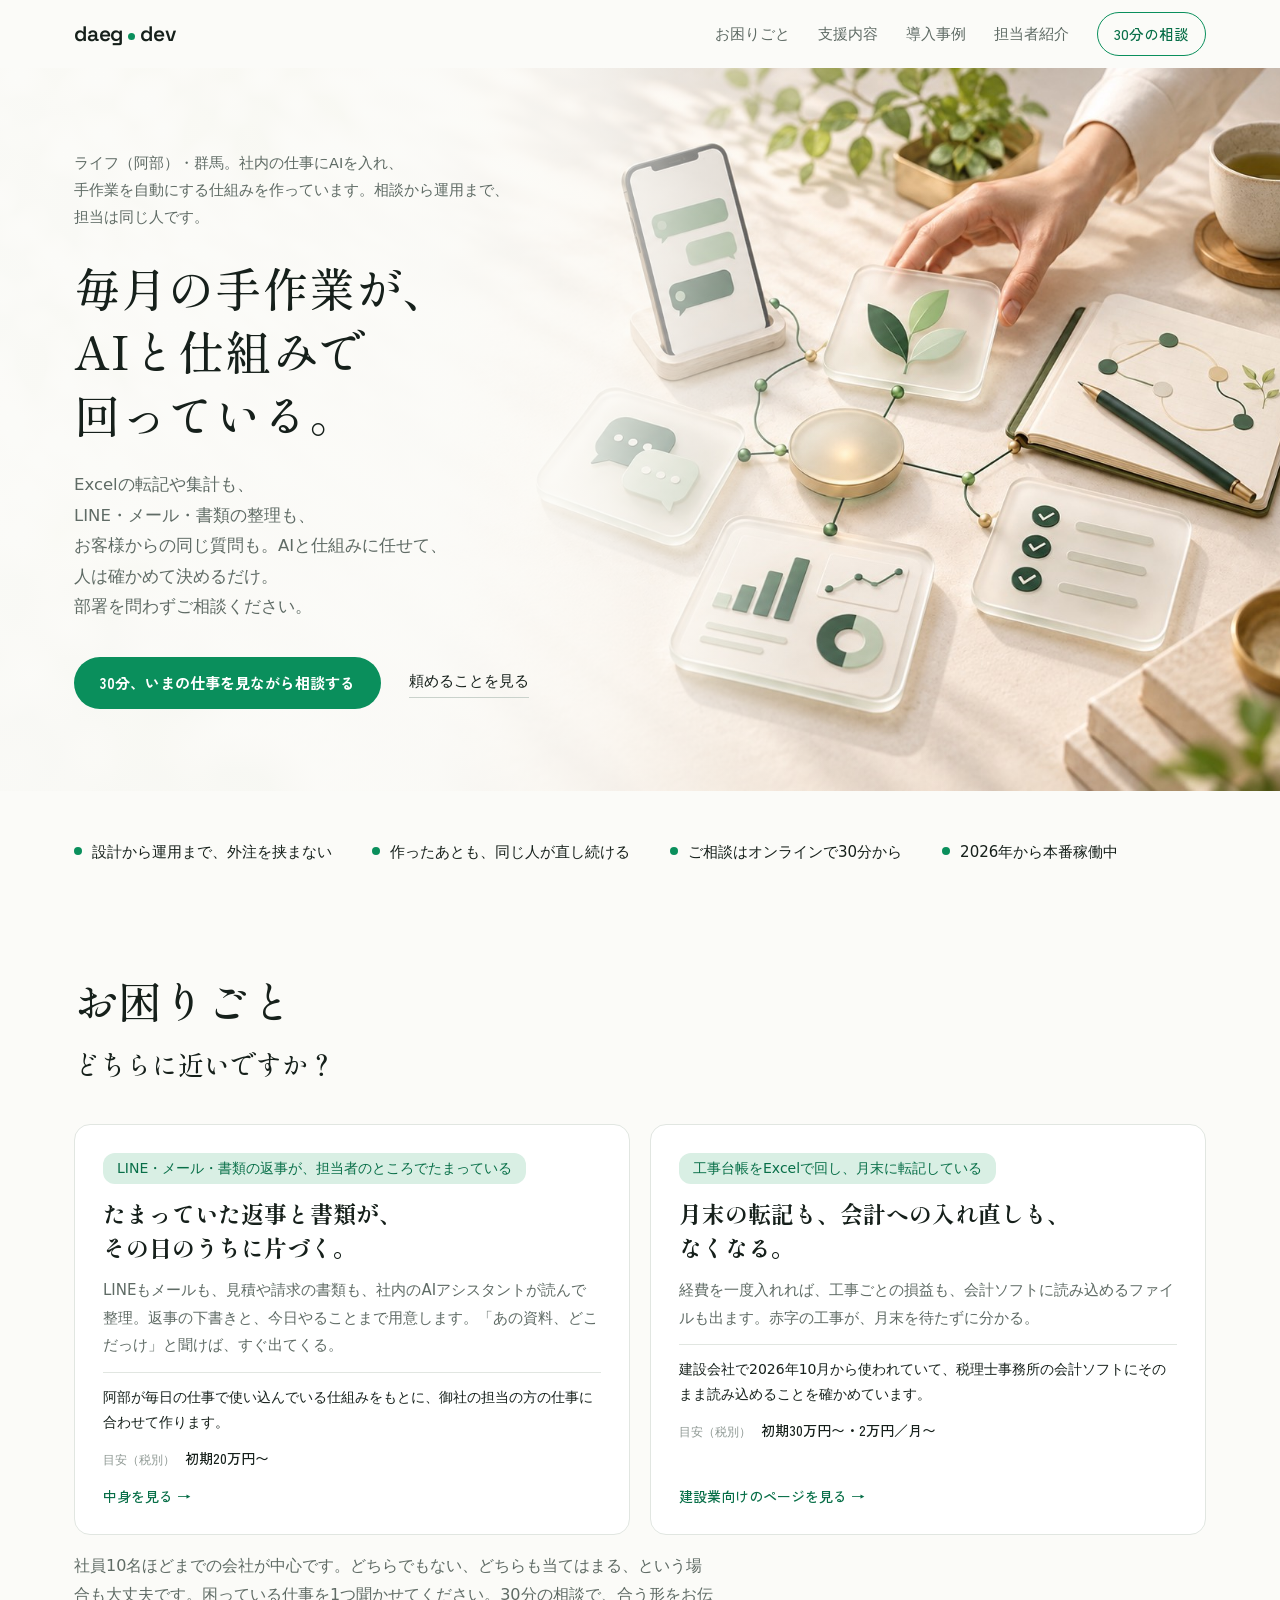
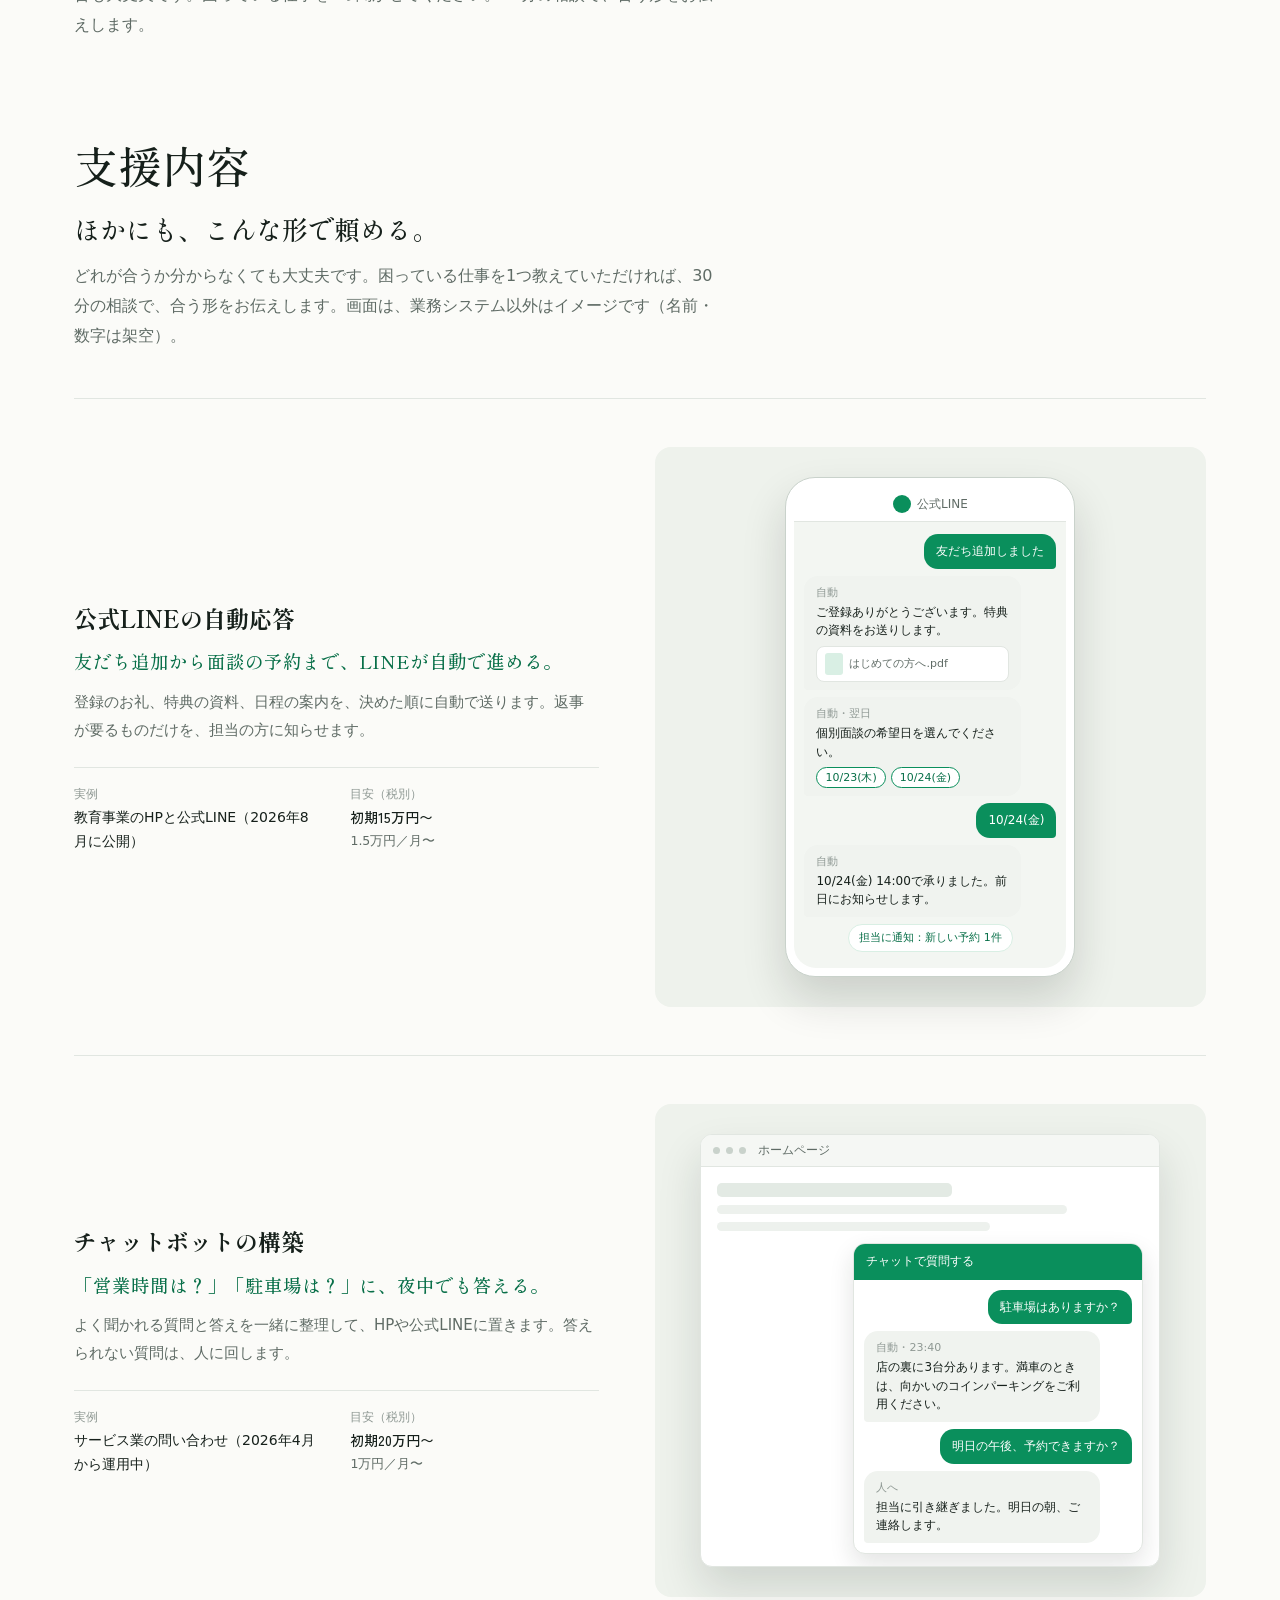
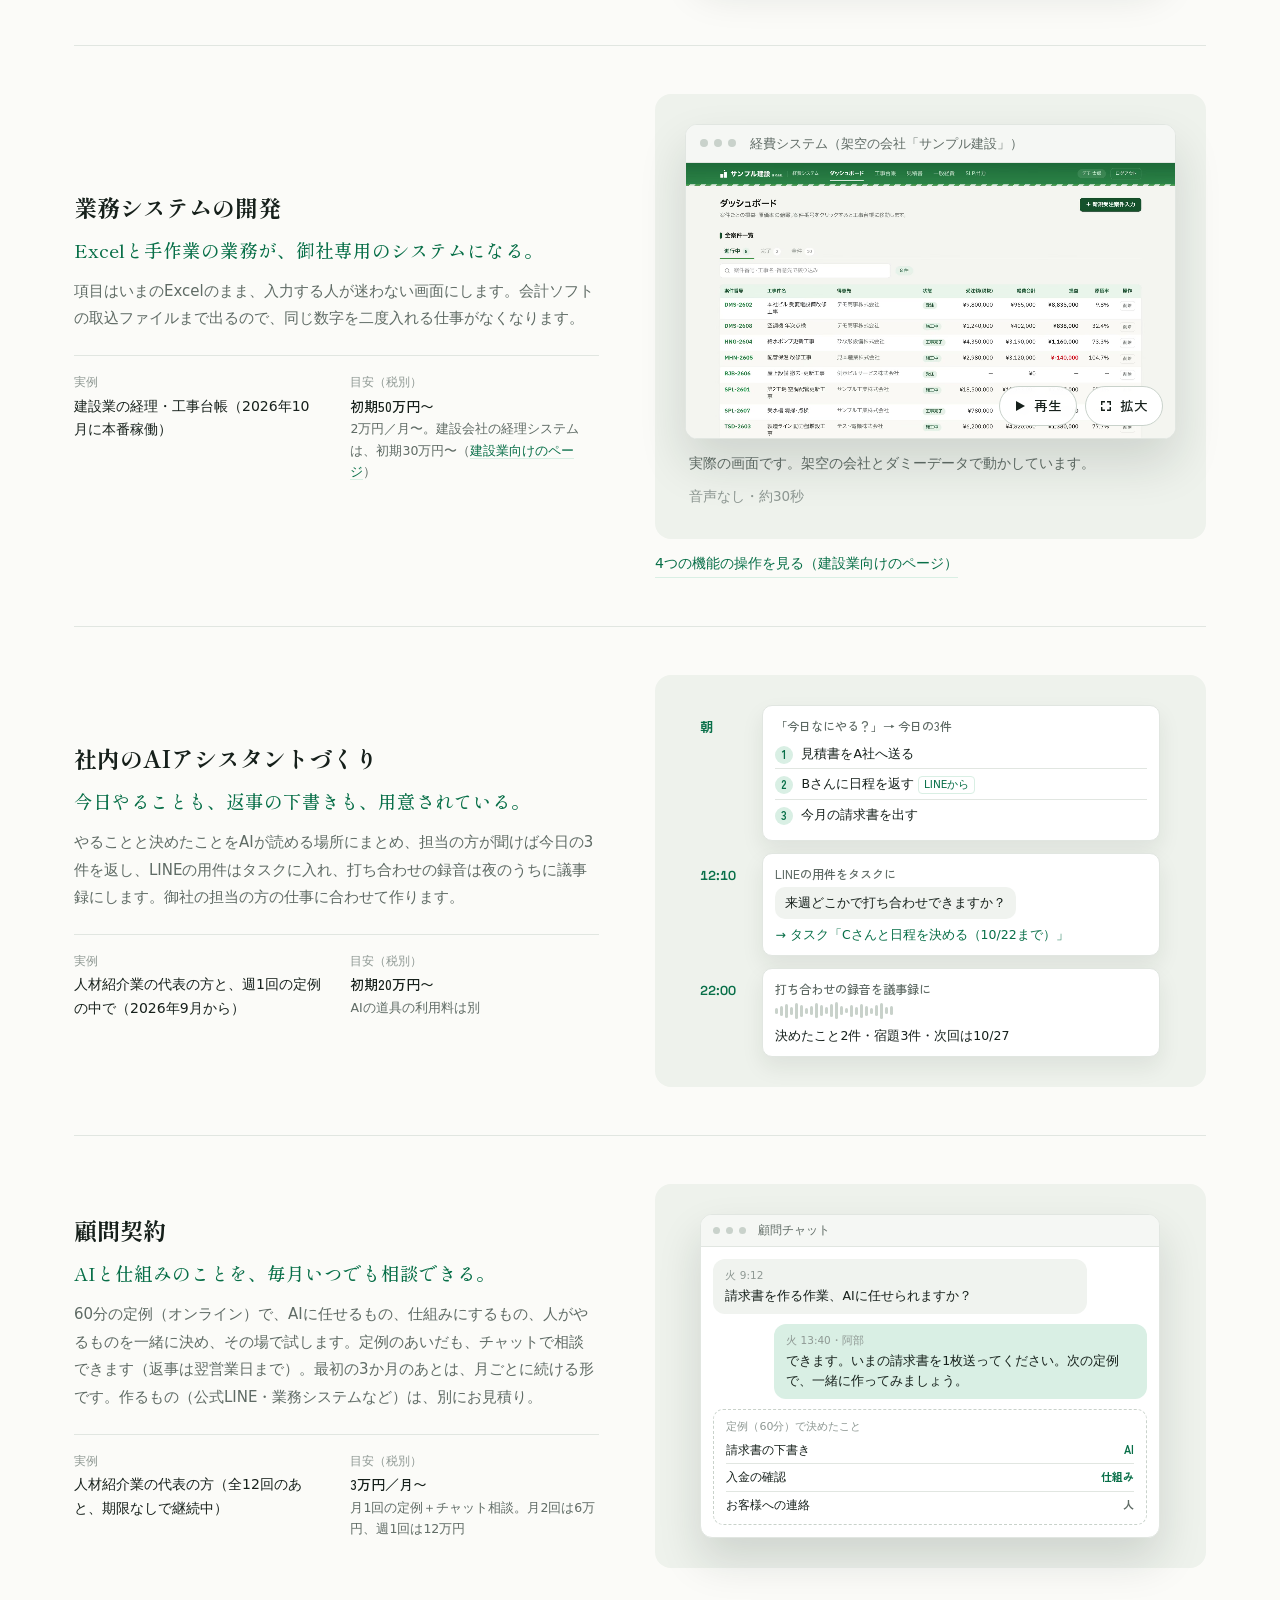
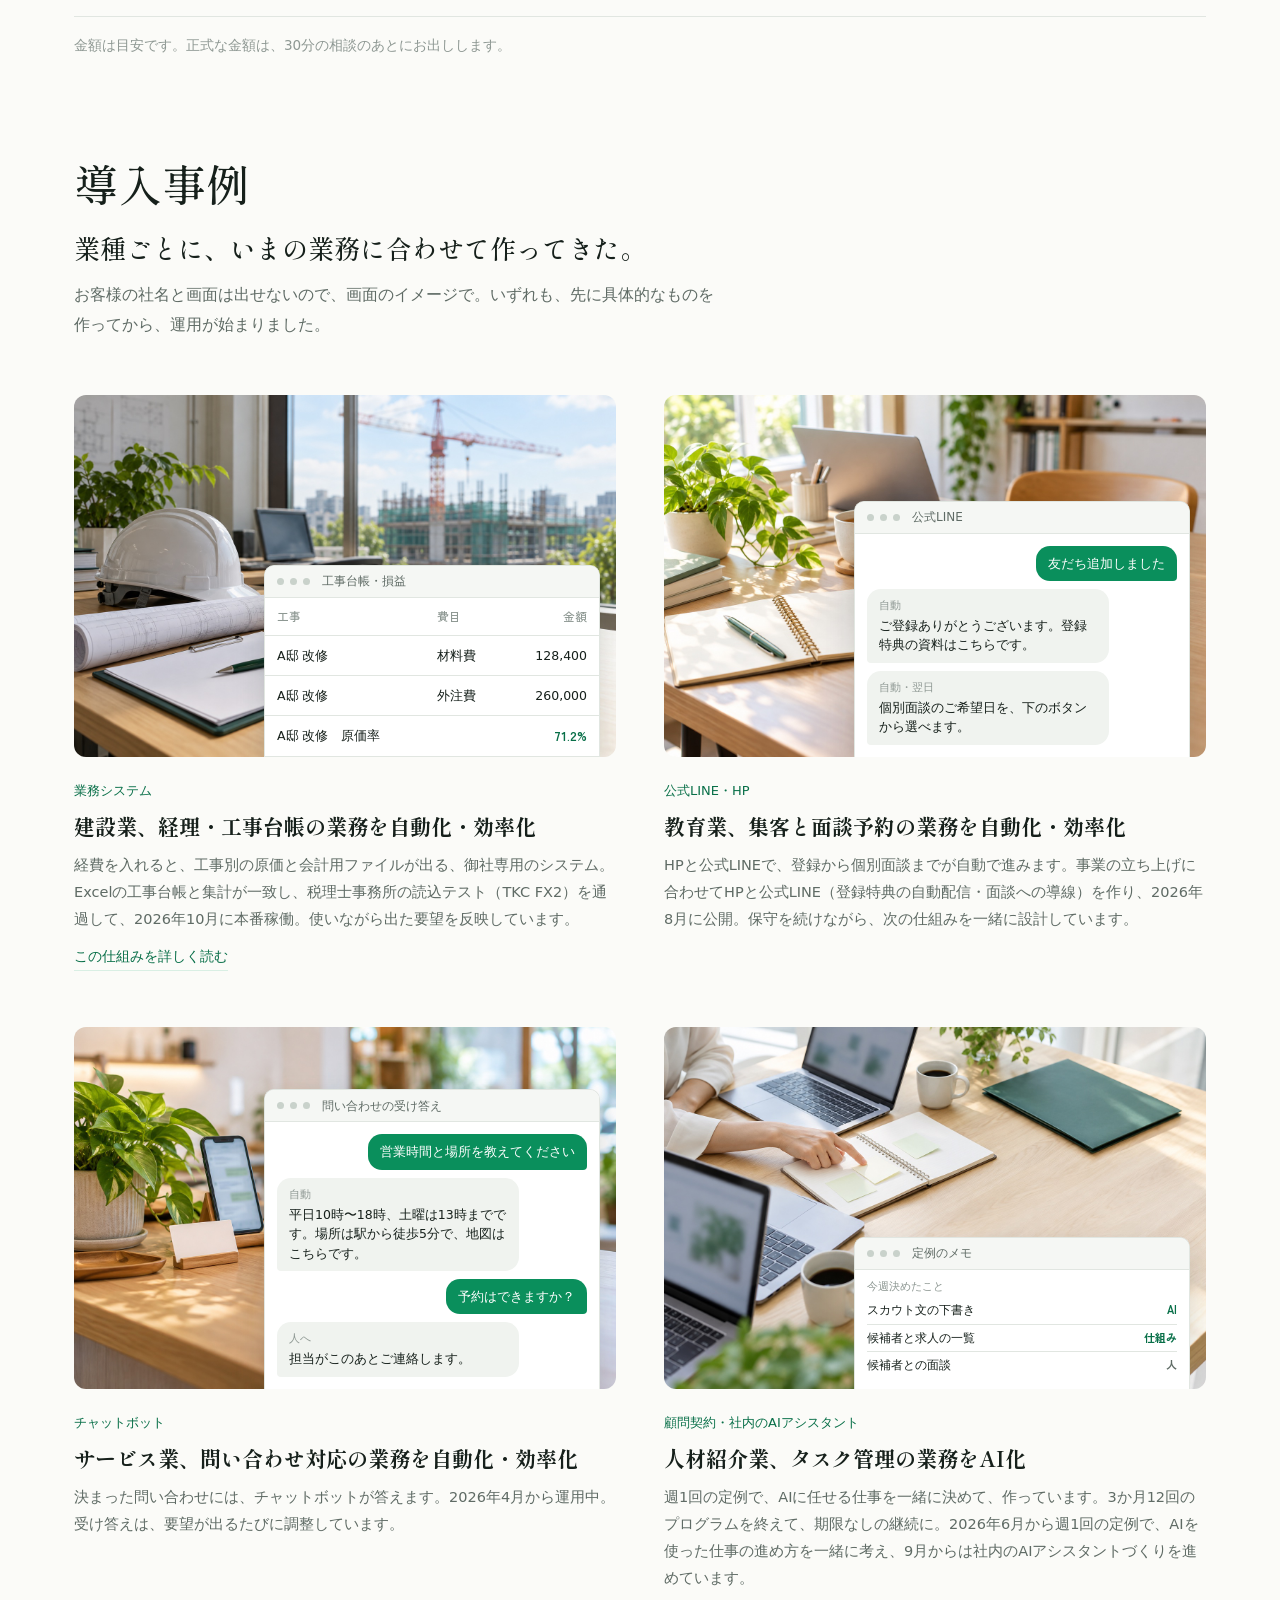
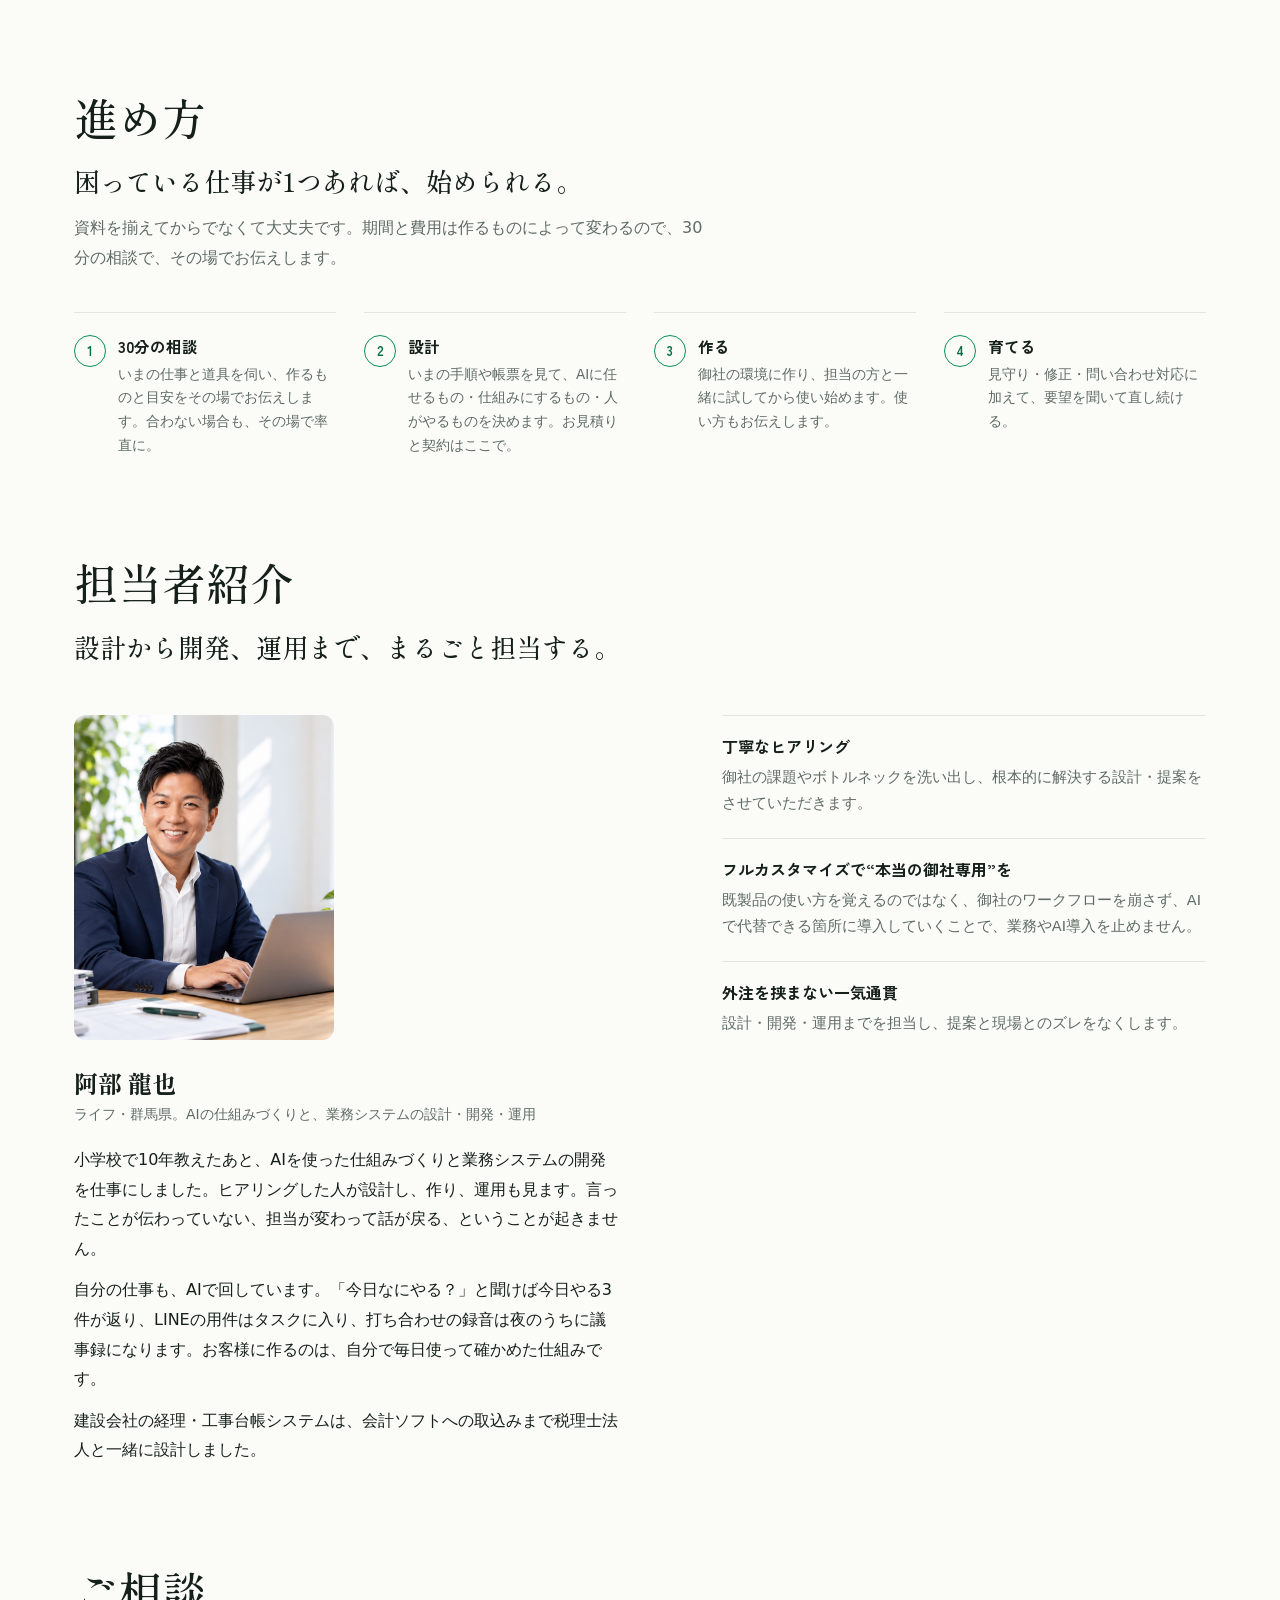
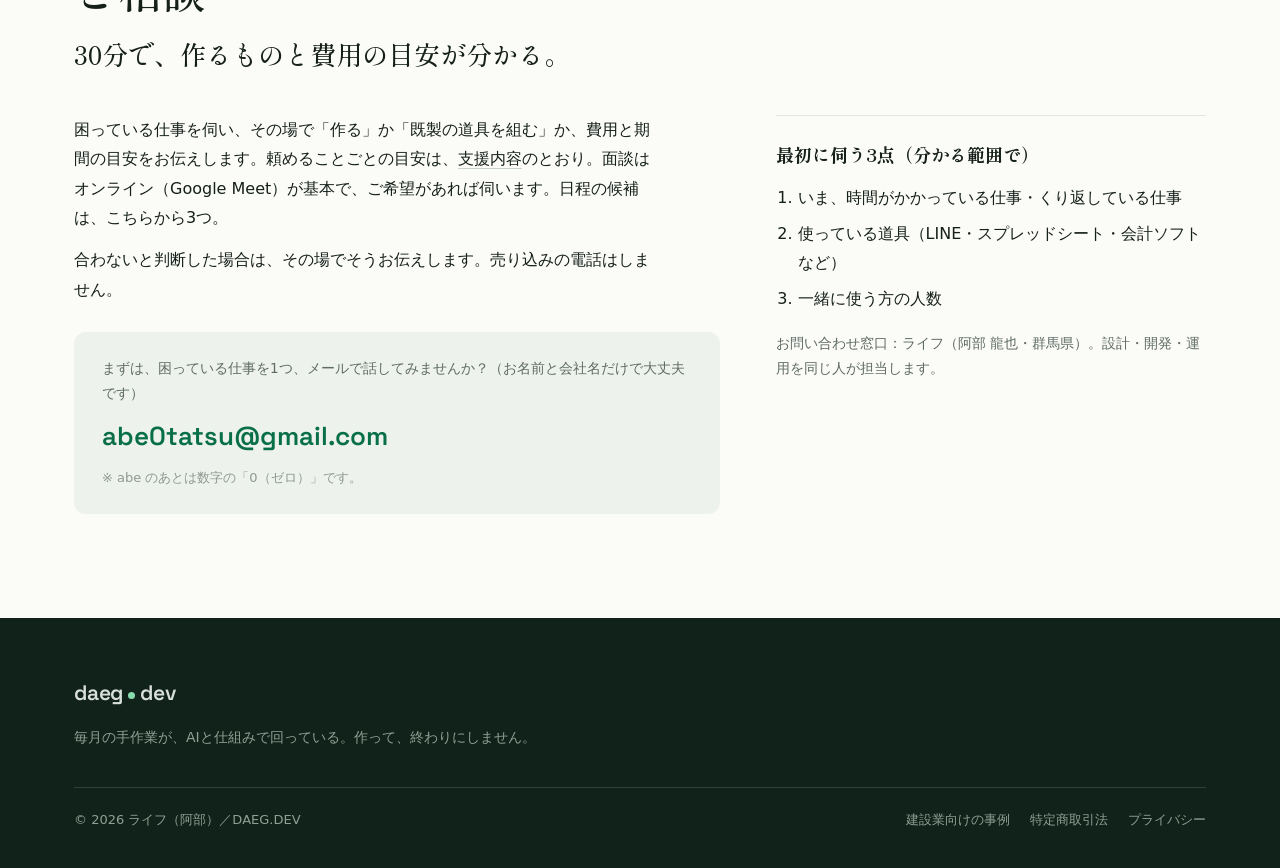
==== commit 45b8a404: "トップの語尾を直す（見出し・ひと言は言い切り、本文は「〜ます」を続けない） - 「〜ます」で終わる文を65→49（123文→126文）、3つ以上続く所を8→1か所に - 見出し・ひと言・信頼の行を言い" ====
--- a/index.html
+++ b/index.html
@@ -374,7 +374,7 @@
       </figure>
       <div class="wrap hero-grid">
         <div class="hero-text">
-          <p class="who">ライフ（阿部）・群馬。<span class="nb">社内の仕事にAIを入れ、</span><span class="nb">手作業を自動にする仕組みを作っています。</span><span class="nb">相談から運用まで、</span><span class="nb">同じ人が担当します。</span></p>
+          <p class="who">ライフ（阿部）・群馬。<span class="nb">社内の仕事にAIを入れ、</span><span class="nb">手作業を自動にする仕組みを作っています。</span><span class="nb">相談から運用まで、</span><span class="nb">担当は同じ人です。</span></p>
           <h1><span class="nb">毎月の手作業が、</span><br /><span class="nb">AIと仕組みで</span><span class="nb">回っている。</span></h1>
           <p class="lead"><span class="nb">Excelの転記や集計も、</span><span class="nb">LINE・メール・書類の整理も、</span><span class="nb">お客様からの同じ質問も。</span><span class="nb">AIと仕組みに任せて、</span><span class="nb">人は確かめて決めるだけ。</span><span class="nb">部署を問わずご相談ください。</span></p>
           <div class="ctas">
@@ -389,8 +389,8 @@
     <section class="facts" aria-label="事実">
       <div class="wrap">
         <ul>
-          <li>設計から運用まで、外注を挟みません</li>
-          <li>作ったあとも、同じ人が直し続けます</li>
+          <li>設計から運用まで、外注を挟まない</li>
+          <li>作ったあとも、同じ人が直し続ける</li>
           <li>ご相談はオンラインで30分から</li>
           <li>2026年から本番稼働中</li>
         </ul>
@@ -406,7 +406,7 @@
           <a class="ent-card" href="#svc-secretary">
             <p class="q"><span class="nb">LINE・メール・書類の返事が、</span><span class="nb">担当者のところでたまっている</span></p>
             <p class="get"><span class="nb">たまっていた返事と書類が、</span><span class="nb">その日のうちに片づく。</span></p>
-            <p class="d">LINEもメールも、見積や請求の書類も、社内のAIアシスタントが読んで整理し、返事の下書きと今日やることを用意します。「あの資料、どこだっけ」と聞けば、すぐ出てきます。</p>
+            <p class="d">LINEもメールも、見積や請求の書類も、社内のAIアシスタントが読んで整理。返事の下書きと、今日やることまで用意します。「あの資料、どこだっけ」と聞けば、すぐ出てくる。</p>
             <p class="proof">阿部が毎日の仕事で使い込んでいる仕組みをもとに、御社の担当の方の仕事に合わせて作ります。</p>
             <p class="yen"><span>目安（税別）</span>初期20万円〜</p>
             <span class="more">中身を見る</span>
@@ -414,13 +414,13 @@
           <a class="ent-card" href="./construction/">
             <p class="q"><span class="nb">工事台帳をExcelで回し、</span><span class="nb">月末に転記している</span></p>
             <p class="get"><span class="nb">月末の転記も、</span><span class="nb">会計への入れ直しも、</span><span class="nb">なくなる。</span></p>
-            <p class="d">経費を一度入れれば、工事ごとの損益も、会計ソフトに読み込めるファイルも出ます。赤字の工事が、月末を待たずに分かります。</p>
+            <p class="d">経費を一度入れれば、工事ごとの損益も、会計ソフトに読み込めるファイルも出ます。赤字の工事が、月末を待たずに分かる。</p>
             <p class="proof">建設会社で2026年10月から使われていて、税理士事務所の会計ソフトにそのまま読み込めることを確かめています。</p>
             <p class="yen"><span>目安（税別）</span>初期30万円〜・2万円／月〜</p>
             <span class="more">建設業向けのページを見る</span>
           </a>
         </div>
-        <p class="sl">社員10名ほどまでの会社が中心です。どちらでもない、どちらも当てはまる、という場合も大丈夫です。困っている仕事を1つ教えていただければ、30分の相談で、合う形をお伝えします。</p>
+        <p class="sl">社員10名ほどまでの会社が中心です。どちらでもない、どちらも当てはまる、という場合も大丈夫です。困っている仕事を1つ聞かせてください。30分の相談で、合う形をお伝えします。</p>
       </div>
     </section>
 
@@ -428,13 +428,13 @@
     <section class="sec" id="services">
       <div class="wrap">
         <h2>支援内容</h2>
-        <p class="catch"><span class="nb">ほかにも、</span><span class="nb">こんな形で頼めます。</span></p>
+        <p class="catch"><span class="nb">ほかにも、</span><span class="nb">こんな形で頼める。</span></p>
         <p class="sl">どれが合うか分からなくても大丈夫です。困っている仕事を1つ教えていただければ、30分の相談で、合う形をお伝えします。画面は、業務システム以外はイメージです（名前・数字は架空）。</p>
         <div class="svc">
           <article id="svc-line">
             <div class="txt">
               <h3>公式LINEの自動応答</h3>
-              <p class="say">友だち追加から面談の予約まで、LINEが自動で進めます。</p>
+              <p class="say">友だち追加から面談の予約まで、LINEが自動で進める。</p>
               <p class="d">登録のお礼、特典の資料、日程の案内を、決めた順に自動で送ります。返事が要るものだけを、担当の方に知らせます。</p>
               <dl>
                 <div><dt>実例</dt><dd>教育事業のHPと公式LINE（2026年8月に公開）</dd></div>
@@ -460,7 +460,7 @@
           <article id="svc-bot">
             <div class="txt">
               <h3>チャットボットの構築</h3>
-              <p class="say">「営業時間は？」「駐車場は？」に、夜中でも答えます。</p>
+              <p class="say">「営業時間は？」「駐車場は？」に、夜中でも答える。</p>
               <p class="d">よく聞かれる質問と答えを一緒に整理して、HPや公式LINEに置きます。答えられない質問は、人に回します。</p>
               <dl>
                 <div><dt>実例</dt><dd>サービス業の問い合わせ（2026年4月から運用中）</dd></div>
@@ -490,7 +490,7 @@
           <article id="svc-system">
             <div class="txt">
               <h3>業務システムの開発</h3>
-              <p class="say">Excelと手作業の業務を、御社専用のシステムにします。</p>
+              <p class="say">Excelと手作業の業務が、御社専用のシステムになる。</p>
               <p class="d">項目はいまのExcelのまま、入力する人が迷わない画面にします。会計ソフトの取込ファイルまで出るので、同じ数字を二度入れる仕事がなくなります。</p>
               <dl>
                 <div><dt>実例</dt><dd>建設業の経理・工事台帳（2026年10月に本番稼働）</dd></div>
@@ -520,7 +520,7 @@
           <article id="svc-secretary">
             <div class="txt">
               <h3><span class="nb">社内のAIアシスタント</span><span class="nb">づくり</span></h3>
-              <p class="say">今日やることも、返事の下書きも、用意されています。</p>
+              <p class="say">今日やることも、返事の下書きも、用意されている。</p>
               <p class="d">やることと決めたことをAIが読める場所にまとめ、担当の方が聞けば今日の3件を返し、LINEの用件はタスクに入れ、打ち合わせの録音は夜のうちに議事録にします。御社の担当の方の仕事に合わせて作ります。</p>
               <dl>
                 <div><dt>実例</dt><dd>人材紹介業の代表の方と、週1回の定例の中で（2026年9月から）</dd></div>
@@ -540,8 +540,8 @@
           <article id="svc-advisor">
             <div class="txt">
               <h3>顧問契約</h3>
-              <p class="say"><span class="nb">AIと仕組みのことを、</span><span class="nb">毎月いつでも相談できます。</span></p>
-              <p class="d">60分の定例（オンライン）で、AIに任せるもの、仕組みにするもの、人がやるものを一緒に決め、その場で試します。定例のあいだも、チャットで相談できます（返事は翌営業日まで）。最初の3か月のあとは、月ごとに続けます。作るもの（公式LINE・業務システムなど）は、別にお見積りします。</p>
+              <p class="say"><span class="nb">AIと仕組みのことを、</span><span class="nb">毎月いつでも相談できる。</span></p>
+              <p class="d">60分の定例（オンライン）で、AIに任せるもの、仕組みにするもの、人がやるものを一緒に決め、その場で試します。定例のあいだも、チャットで相談できます（返事は翌営業日まで）。最初の3か月のあとは、月ごとに続ける形です。作るもの（公式LINE・業務システムなど）は、別にお見積り。</p>
               <dl>
                 <div><dt>実例</dt><dd>人材紹介業の代表の方（全12回のあと、期限なしで継続中）</dd></div>
                 <div><dt>目安（税別）</dt><dd class="yen" data-price="advisor">3万円／月〜<small>月1回の定例＋チャット相談。月2回は6万円、週1回は12万円</small></dd></div>
@@ -576,7 +576,7 @@
     <section class="sec" id="works">
       <div class="wrap">
         <h2>導入事例</h2>
-        <p class="catch"><span class="nb">業種ごとに、</span><span class="nb">いまの業務に合わせて</span><span class="nb">作りました。</span></p>
+        <p class="catch"><span class="nb">業種ごとに、</span><span class="nb">いまの業務に合わせて</span><span class="nb">作ってきた。</span></p>
         <p class="sl">お客様の社名と画面は出せないので、画面のイメージで。いずれも、先に具体的なものを作ってから、運用が始まりました。</p>
         <div class="grid">
           <article class="work">
@@ -653,14 +653,14 @@
     <section class="sec" id="flow">
       <div class="wrap">
         <h2>進め方</h2>
-        <p class="catch"><span class="nb">困っている仕事を</span><span class="nb">1つ教えていただければ、</span><span class="nb">始まります。</span></p>
+        <p class="catch"><span class="nb">困っている仕事が</span><span class="nb">1つあれば、</span><span class="nb">始められる。</span></p>
         <p class="sl">資料を揃えてからでなくて大丈夫です。期間と費用は作るものによって変わるので、30分の相談で、その場でお伝えします。</p>
         <div class="flow">
           <ol>
             <li><b>30分の相談</b><span>いまの仕事と道具を伺い、作るものと目安をその場でお伝えします。合わない場合も、その場で率直に。</span></li>
             <li><b>設計</b><span>いまの手順や帳票を見て、AIに任せるもの・仕組みにするもの・人がやるものを決めます。お見積りと契約はここで。</span></li>
             <li><b>作る</b><span>御社の環境に作り、担当の方と一緒に試してから使い始めます。使い方もお伝えします。</span></li>
-            <li><b>育てる</b><span>見守り・修正・問い合わせ対応に加えて、要望を聞いて直し続けます。</span></li>
+            <li><b>育てる</b><span>見守り・修正・問い合わせ対応に加えて、要望を聞いて直し続ける。</span></li>
           </ol>
         </div>
       </div>
@@ -670,7 +670,7 @@
     <section class="sec" id="who">
       <div class="wrap">
         <h2>担当者紹介</h2>
-        <p class="catch"><span class="nb">設計から開発、</span><span class="nb">運用まで</span><span class="nb">お任せください。</span></p>
+        <p class="catch"><span class="nb">設計から開発、</span><span class="nb">運用まで、</span><span class="nb">まるごと担当する。</span></p>
         <div class="person">
           <div>
             <figure class="portrait"><img src="./assets/images/business/hero-photo-with-abe.jpg" width="1672" height="941" alt="阿部龍也の仕事中のポートレート" loading="lazy" /></figure>
@@ -694,15 +694,15 @@
     <section class="sec contact" id="contact">
       <div class="wrap">
         <h2>ご相談</h2>
-        <p class="catch"><span class="nb">30分で、</span><span class="nb">作るものと</span><span class="nb">費用の目安を</span><span class="nb">お伝えします。</span></p>
+        <p class="catch"><span class="nb">30分で、</span><span class="nb">作るものと</span><span class="nb">費用の目安が</span><span class="nb">分かる。</span></p>
         <div class="cgrid">
           <div>
             <div class="cprose">
-              <p>困っている仕事を伺い、その場で「作る」か「既製の道具を組む」か、費用と期間の目安をお伝えします。頼めることごとの目安は、<a href="#services" style="border-bottom:1px solid var(--line-strong)">支援内容</a>に載せています。面談はオンライン（Google Meet）を基本に、ご希望があれば伺います。日程の候補は、こちらから3つお出しします。</p>
+              <p>困っている仕事を伺い、その場で「作る」か「既製の道具を組む」か、費用と期間の目安をお伝えします。頼めることごとの目安は、<a href="#services" style="border-bottom:1px solid var(--line-strong)">支援内容</a>のとおり。面談はオンライン（Google Meet）が基本で、ご希望があれば伺います。日程の候補は、こちらから3つ。</p>
               <p>合わないと判断した場合は、その場でそうお伝えします。売り込みの電話はしません。</p>
             </div>
             <div class="mail">
-              <p class="l">メールでご連絡ください（お名前と会社名だけで大丈夫です）</p>
+              <p class="l">まずは、困っている仕事を1つ、メールで話してみませんか？（お名前と会社名だけで大丈夫です）</p>
               <a href="mailto:abe0tatsu@gmail.com?subject=%E3%81%94%E7%9B%B8%E8%AB%87">abe0tatsu@gmail.com</a>
               <p class="z">※ abe のあとは数字の「0（ゼロ）」です。</p>
             </div>
